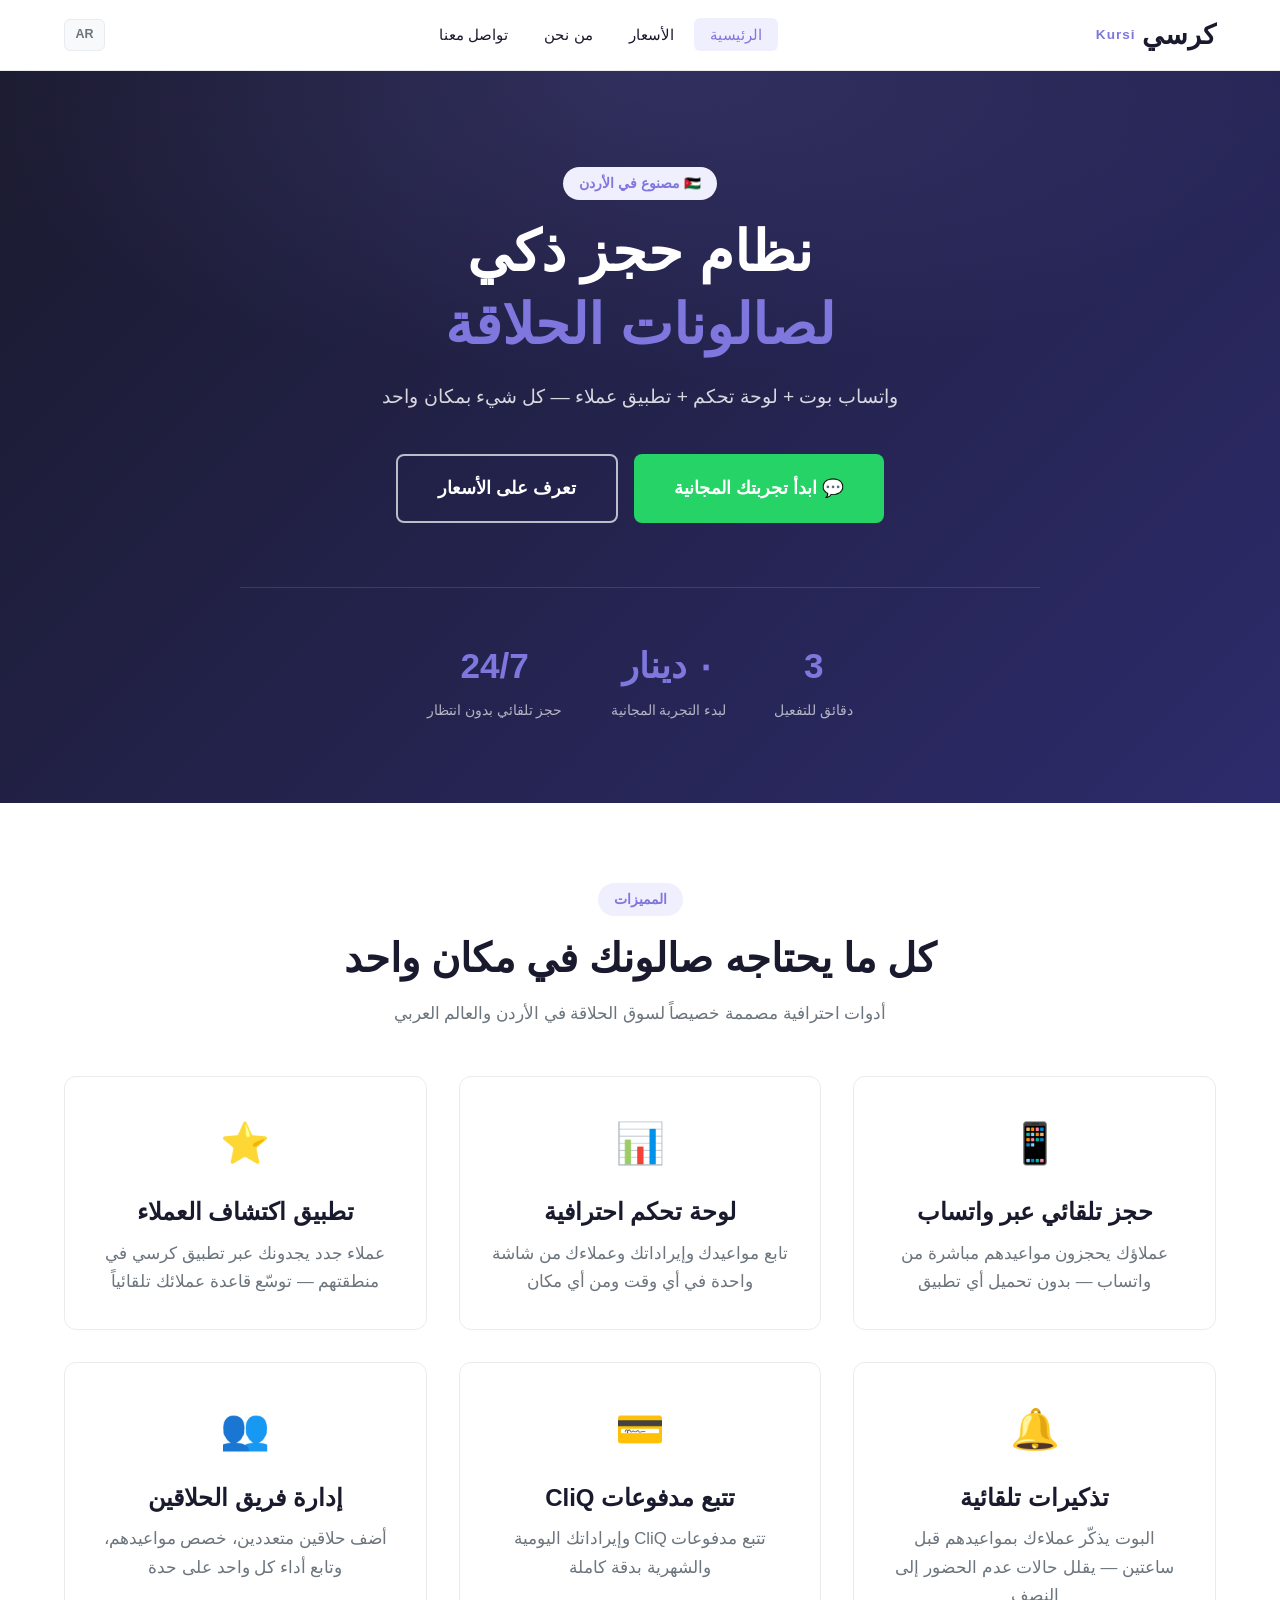
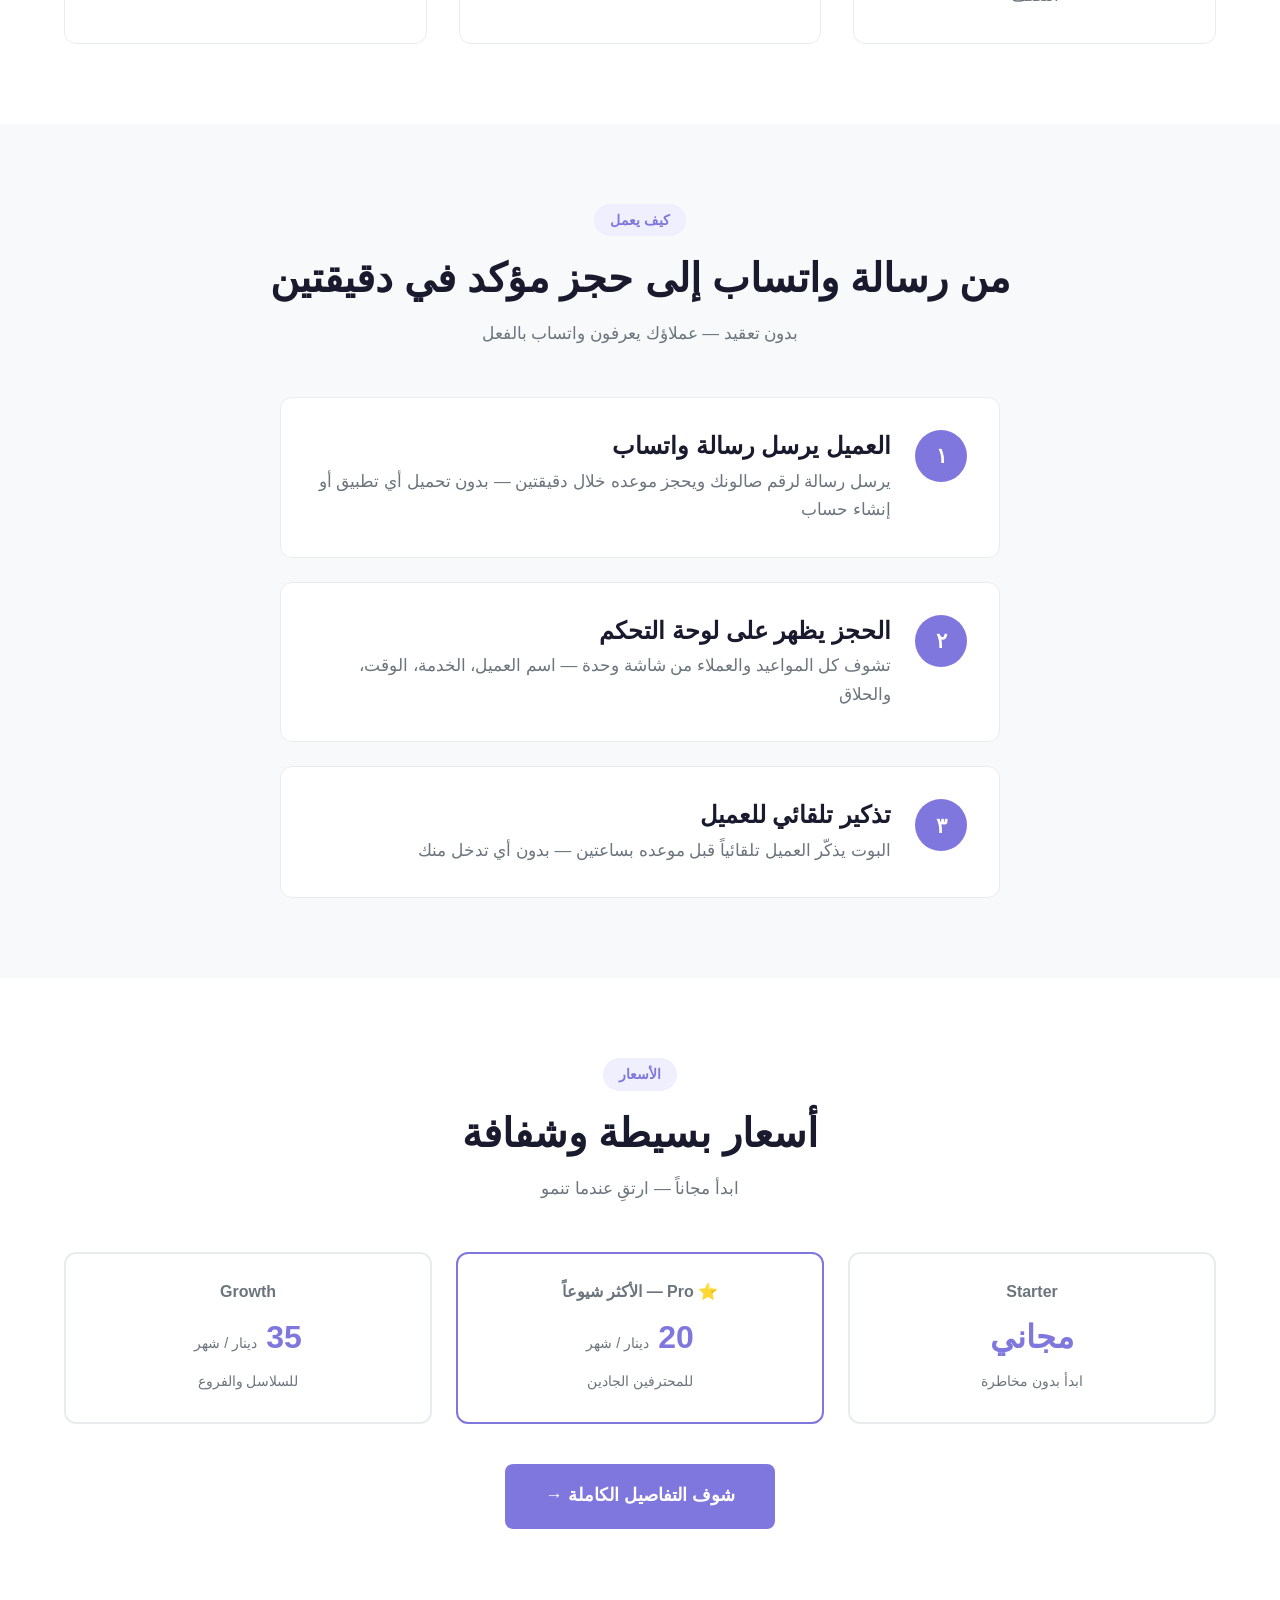
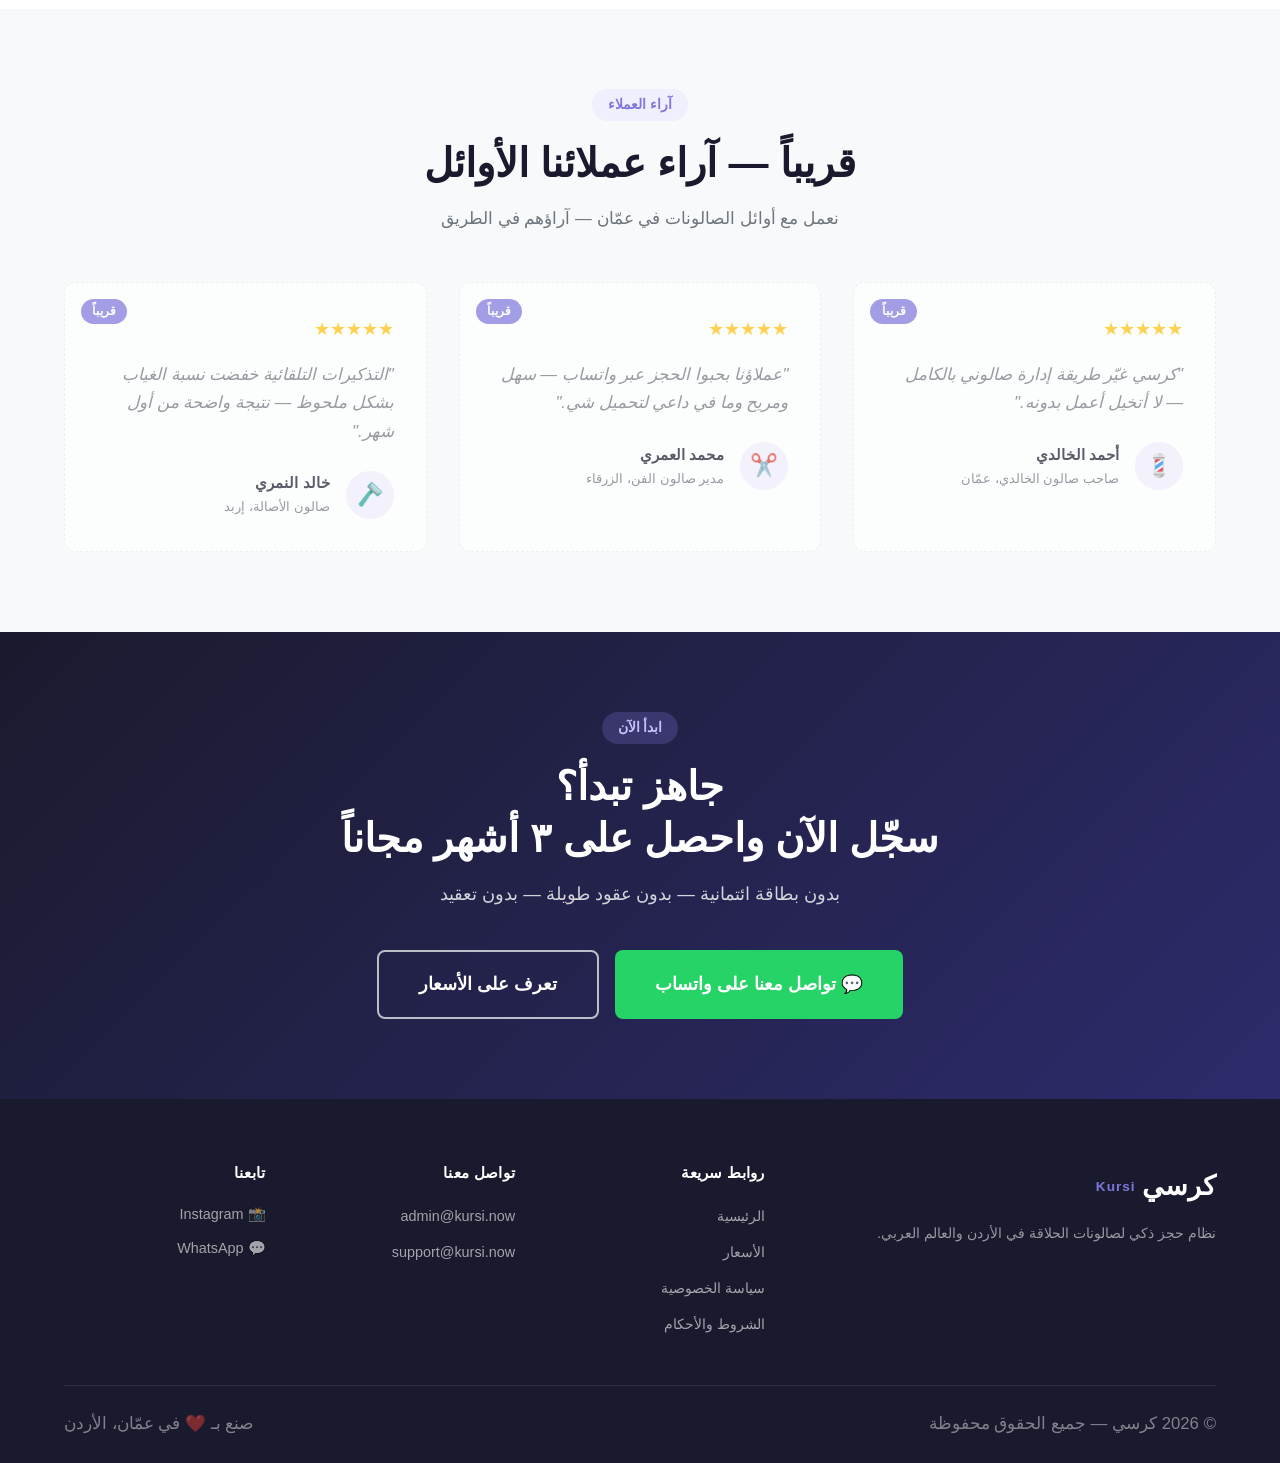
==== index.html @ 57ab5877 "Initial commit: complete Kursi marketing website 6-page Arabic RTL site with shared design system, b" ====
<!DOCTYPE html>
<html dir="rtl" lang="ar">
<head>
  <meta charset="UTF-8">
  <meta name="viewport" content="width=device-width, initial-scale=1.0">
  <title>كرسي — نظام حجز ذكي لصالونات الحلاقة</title>
  <meta name="description" content="واتساب بوت + لوحة تحكم + تطبيق عملاء — كل شيء بمكان واحد. كرسي يساعد صالونات الحلاقة في الأردن على إدارة مواعيدها باحتراف.">
  <link rel="stylesheet" href="css/style.css">
</head>
<body>

  <!-- ===== HEADER ===== -->
  <header class="header" id="header">
    <div class="container">
      <div class="header-inner">
        <a href="index.html" class="logo">
          <span class="logo-ar">كرسي</span>
          <span class="logo-en">Kursi</span>
        </a>
        <nav class="nav" id="nav" aria-label="القائمة الرئيسية">
          <ul class="nav-list">
            <li><a href="index.html"   class="nav-link">الرئيسية</a></li>
            <li><a href="pricing.html" class="nav-link">الأسعار</a></li>
            <li><a href="about.html"   class="nav-link">من نحن</a></li>
            <li><a href="contact.html" class="nav-link">تواصل معنا</a></li>
          </ul>
        </nav>
        <div class="header-actions">
          <span class="lang-badge">AR</span>
          <button class="hamburger" id="hamburger" aria-label="فتح القائمة" aria-expanded="false">
            <span></span><span></span><span></span>
          </button>
        </div>
      </div>
    </div>
  </header>

  <main>

    <!-- ===== HERO ===== -->
    <section class="hero">
      <div class="container">
        <div class="hero-content">
          <span class="badge">🇯🇴 مصنوع في الأردن</span>
          <h1>نظام حجز ذكي<br><span>لصالونات الحلاقة</span></h1>
          <p class="hero-sub">واتساب بوت + لوحة تحكم + تطبيق عملاء — كل شيء بمكان واحد</p>
          <div class="hero-ctas">
            <a href="https://wa.me/962795070844" class="btn btn-cta btn-lg" target="_blank" rel="noopener">
              💬 ابدأ تجربتك المجانية
            </a>
            <a href="pricing.html" class="btn btn-ghost btn-lg">
              تعرف على الأسعار
            </a>
          </div>
          <div class="hero-stats">
            <div class="hero-stat">
              <span class="hero-stat-num">3</span>
              <span class="hero-stat-label">دقائق للتفعيل</span>
            </div>
            <div class="hero-stat">
              <span class="hero-stat-num">٠ دينار</span>
              <span class="hero-stat-label">لبدء التجربة المجانية</span>
            </div>
            <div class="hero-stat">
              <span class="hero-stat-num">24/7</span>
              <span class="hero-stat-label">حجز تلقائي بدون انتظار</span>
            </div>
          </div>
        </div>
      </div>
    </section>

    <!-- ===== FEATURES ===== -->
    <section class="section">
      <div class="container">
        <div class="section-header">
          <span class="badge">المميزات</span>
          <h2>كل ما يحتاجه صالونك في مكان واحد</h2>
          <p>أدوات احترافية مصممة خصيصاً لسوق الحلاقة في الأردن والعالم العربي</p>
        </div>
        <div class="grid-3">
          <div class="feature-card">
            <span class="feature-icon">📱</span>
            <h3>حجز تلقائي عبر واتساب</h3>
            <p>عملاؤك يحجزون مواعيدهم مباشرة من واتساب — بدون تحميل أي تطبيق</p>
          </div>
          <div class="feature-card">
            <span class="feature-icon">📊</span>
            <h3>لوحة تحكم احترافية</h3>
            <p>تابع مواعيدك وإيراداتك وعملاءك من شاشة واحدة في أي وقت ومن أي مكان</p>
          </div>
          <div class="feature-card">
            <span class="feature-icon">⭐</span>
            <h3>تطبيق اكتشاف العملاء</h3>
            <p>عملاء جدد يجدونك عبر تطبيق كرسي في منطقتهم — توسّع قاعدة عملائك تلقائياً</p>
          </div>
          <div class="feature-card">
            <span class="feature-icon">🔔</span>
            <h3>تذكيرات تلقائية</h3>
            <p>البوت يذكّر عملاءك بمواعيدهم قبل ساعتين — يقلل حالات عدم الحضور إلى النصف</p>
          </div>
          <div class="feature-card">
            <span class="feature-icon">💳</span>
            <h3>تتبع مدفوعات CliQ</h3>
            <p>تتبع مدفوعات CliQ وإيراداتك اليومية والشهرية بدقة كاملة</p>
          </div>
          <div class="feature-card">
            <span class="feature-icon">👥</span>
            <h3>إدارة فريق الحلاقين</h3>
            <p>أضف حلاقين متعددين، خصص مواعيدهم، وتابع أداء كل واحد على حدة</p>
          </div>
        </div>
      </div>
    </section>

    <!-- ===== HOW IT WORKS ===== -->
    <section class="section section-alt">
      <div class="container">
        <div class="section-header">
          <span class="badge">كيف يعمل</span>
          <h2>من رسالة واتساب إلى حجز مؤكد في دقيقتين</h2>
          <p>بدون تعقيد — عملاؤك يعرفون واتساب بالفعل</p>
        </div>
        <div class="steps">
          <div class="step">
            <div class="step-num">١</div>
            <div class="step-content">
              <h3>العميل يرسل رسالة واتساب</h3>
              <p>يرسل رسالة لرقم صالونك ويحجز موعده خلال دقيقتين — بدون تحميل أي تطبيق أو إنشاء حساب</p>
            </div>
          </div>
          <div class="step">
            <div class="step-num">٢</div>
            <div class="step-content">
              <h3>الحجز يظهر على لوحة التحكم</h3>
              <p>تشوف كل المواعيد والعملاء من شاشة وحدة — اسم العميل، الخدمة، الوقت، والحلاق</p>
            </div>
          </div>
          <div class="step">
            <div class="step-num">٣</div>
            <div class="step-content">
              <h3>تذكير تلقائي للعميل</h3>
              <p>البوت يذكّر العميل تلقائياً قبل موعده بساعتين — بدون أي تدخل منك</p>
            </div>
          </div>
        </div>
      </div>
    </section>

    <!-- ===== PRICING PREVIEW ===== -->
    <section class="section">
      <div class="container">
        <div class="section-header">
          <span class="badge">الأسعار</span>
          <h2>أسعار بسيطة وشفافة</h2>
          <p>ابدأ مجاناً — ارتقِ عندما تنمو</p>
        </div>
        <div class="pricing-preview">
          <div class="pricing-preview-card">
            <h4>Starter</h4>
            <div class="pricing-preview-price">مجاني</div>
            <p>ابدأ بدون مخاطرة</p>
          </div>
          <div class="pricing-preview-card featured">
            <h4>⭐ Pro — الأكثر شيوعاً</h4>
            <div class="pricing-preview-price">20 <span>دينار / شهر</span></div>
            <p>للمحترفين الجادين</p>
          </div>
          <div class="pricing-preview-card">
            <h4>Growth</h4>
            <div class="pricing-preview-price">35 <span>دينار / شهر</span></div>
            <p>للسلاسل والفروع</p>
          </div>
        </div>
        <div class="text-center">
          <a href="pricing.html" class="btn btn-primary btn-lg">شوف التفاصيل الكاملة →</a>
        </div>
      </div>
    </section>

    <!-- ===== TESTIMONIALS ===== -->
    <section class="section section-alt">
      <div class="container">
        <div class="section-header">
          <span class="badge">آراء العملاء</span>
          <h2>قريباً — آراء عملائنا الأوائل</h2>
          <p>نعمل مع أوائل الصالونات في عمّان — آراؤهم في الطريق</p>
        </div>
        <div class="grid-3">
          <div class="testimonial-card coming-soon">
            <span class="coming-soon-label">قريباً</span>
            <div class="testimonial-stars">★★★★★</div>
            <p class="testimonial-text">"كرسي غيّر طريقة إدارة صالوني بالكامل — لا أتخيل أعمل بدونه."</p>
            <div class="testimonial-author">
              <div class="testimonial-avatar">💈</div>
              <div>
                <div class="testimonial-name">أحمد الخالدي</div>
                <div class="testimonial-role">صاحب صالون الخالدي، عمّان</div>
              </div>
            </div>
          </div>
          <div class="testimonial-card coming-soon">
            <span class="coming-soon-label">قريباً</span>
            <div class="testimonial-stars">★★★★★</div>
            <p class="testimonial-text">"عملاؤنا بحبوا الحجز عبر واتساب — سهل ومريح وما في داعي لتحميل شي."</p>
            <div class="testimonial-author">
              <div class="testimonial-avatar">✂️</div>
              <div>
                <div class="testimonial-name">محمد العمري</div>
                <div class="testimonial-role">مدير صالون الفن، الزرقاء</div>
              </div>
            </div>
          </div>
          <div class="testimonial-card coming-soon">
            <span class="coming-soon-label">قريباً</span>
            <div class="testimonial-stars">★★★★★</div>
            <p class="testimonial-text">"التذكيرات التلقائية خفضت نسبة الغياب بشكل ملحوظ — نتيجة واضحة من أول شهر."</p>
            <div class="testimonial-author">
              <div class="testimonial-avatar">🪒</div>
              <div>
                <div class="testimonial-name">خالد النمري</div>
                <div class="testimonial-role">صالون الأصالة، إربد</div>
              </div>
            </div>
          </div>
        </div>
      </div>
    </section>

    <!-- ===== FINAL CTA ===== -->
    <section class="cta-section">
      <div class="container">
        <span class="badge">ابدأ الآن</span>
        <h2>جاهز تبدأ؟<br>سجّل الآن واحصل على ٣ أشهر مجاناً</h2>
        <p>بدون بطاقة ائتمانية — بدون عقود طويلة — بدون تعقيد</p>
        <div class="cta-btns">
          <a href="https://wa.me/962795070844" class="btn btn-cta btn-lg" target="_blank" rel="noopener">
            💬 تواصل معنا على واتساب
          </a>
          <a href="pricing.html" class="btn btn-ghost btn-lg">
            تعرف على الأسعار
          </a>
        </div>
      </div>
    </section>

  </main>

  <!-- ===== FOOTER ===== -->
  <footer class="footer">
    <div class="container">
      <div class="footer-grid">
        <div class="footer-brand">
          <a href="index.html" class="logo footer-logo">
            <span class="logo-ar">كرسي</span>
            <span class="logo-en">Kursi</span>
          </a>
          <p>نظام حجز ذكي لصالونات الحلاقة في الأردن والعالم العربي.</p>
        </div>
        <div>
          <h4>روابط سريعة</h4>
          <ul>
            <li><a href="index.html">الرئيسية</a></li>
            <li><a href="pricing.html">الأسعار</a></li>
            <li><a href="privacy.html">سياسة الخصوصية</a></li>
            <li><a href="terms.html">الشروط والأحكام</a></li>
          </ul>
        </div>
        <div>
          <h4>تواصل معنا</h4>
          <ul>
            <li><a href="mailto:admin@kursi.now">admin@kursi.now</a></li>
            <li><a href="mailto:support@kursi.now">support@kursi.now</a></li>
          </ul>
        </div>
        <div>
          <h4>تابعنا</h4>
          <div class="social-links">
            <a href="#" class="social-link">📸 Instagram</a>
            <a href="https://wa.me/962795070844" class="social-link social-wa" target="_blank" rel="noopener">💬 WhatsApp</a>
          </div>
        </div>
      </div>
      <div class="footer-bottom">
        <p>© 2026 كرسي — جميع الحقوق محفوظة</p>
        <p>صنع بـ ❤️ في عمّان، الأردن</p>
      </div>
    </div>
  </footer>

  <script src="js/main.js"></script>
</body>
</html>
---- css/style.css ----
/* ============================================
   KURSI — SHARED STYLESHEET
   ============================================ */

/* === CSS VARIABLES === */
:root {
  --primary:      #1a1a2e;
  --accent:       #7f77dd;
  --accent-dark:  #6b64c8;
  --accent-light: #f0effe;
  --cta:          #25D366;
  --cta-dark:     #1ea855;
  --bg:           #ffffff;
  --text:         #1a1a2e;
  --text-muted:   #6c757d;
  --gray-light:   #f8f9fa;
  --border:       #e9ecef;
  --radius-card:  12px;
  --radius-btn:   8px;
  --max-width:    1200px;
  --font:         -apple-system, BlinkMacSystemFont, 'Segoe UI', Tahoma, Arial, sans-serif;
  --shadow-sm:    0 2px 8px rgba(0,0,0,0.06);
  --shadow:       0 4px 20px rgba(0,0,0,0.08);
  --shadow-lg:    0 8px 40px rgba(0,0,0,0.14);
  --transition:   all 0.3s ease;
}

/* === RESET === */
*, *::before, *::after { box-sizing: border-box; margin: 0; padding: 0; }
html { scroll-behavior: smooth; }
body {
  font-family: var(--font);
  color: var(--text);
  background: var(--bg);
  line-height: 1.7;
  direction: rtl;
}
img  { max-width: 100%; height: auto; display: block; }
a    { color: inherit; text-decoration: none; }
ul   { list-style: none; }
button { cursor: pointer; border: none; background: none; font-family: inherit; }

/* === TYPOGRAPHY === */
h1, h2, h3, h4, h5 { line-height: 1.3; font-weight: 700; }
h1 { font-size: clamp(2rem, 5vw, 3.5rem); }
h2 { font-size: clamp(1.6rem, 4vw, 2.5rem); }
h3 { font-size: clamp(1.2rem, 3vw, 1.5rem); }
p  { font-size: 1.05rem; }

/* === LAYOUT === */
.container {
  max-width: var(--max-width);
  margin: 0 auto;
  padding: 0 1.5rem;
}
.section     { padding: 5rem 0; }
.section-alt { background: var(--gray-light); }

.section-header { text-align: center; margin-bottom: 3rem; }
.section-header h2 { margin-bottom: 1rem; }
.section-header p  { color: var(--text-muted); max-width: 600px; margin: 0 auto; }

.grid-3 { display: grid; grid-template-columns: repeat(3,1fr); gap: 2rem; }
.grid-2 { display: grid; grid-template-columns: repeat(2,1fr); gap: 2rem; }

/* === BUTTONS === */
.btn {
  display: inline-flex;
  align-items: center;
  justify-content: center;
  gap: 0.5rem;
  padding: 0.85rem 2rem;
  border-radius: var(--radius-btn);
  font-size: 1rem;
  font-weight: 600;
  font-family: var(--font);
  transition: var(--transition);
  white-space: nowrap;
}
.btn-primary { background: var(--accent); color: #fff; }
.btn-primary:hover { background: var(--accent-dark); transform: translateY(-2px); box-shadow: var(--shadow); }
.btn-cta     { background: var(--cta); color: #fff; }
.btn-cta:hover { background: var(--cta-dark); transform: translateY(-2px); box-shadow: var(--shadow); }
.btn-outline { border: 2px solid var(--accent); color: var(--accent); }
.btn-outline:hover { background: var(--accent); color: #fff; }
.btn-ghost   { border: 2px solid rgba(255,255,255,0.7); color: #fff; }
.btn-ghost:hover { background: #fff; color: var(--primary); }
.btn-lg      { padding: 1.1rem 2.5rem; font-size: 1.1rem; }

/* === BADGE === */
.badge {
  display: inline-block;
  background: var(--accent-light);
  color: var(--accent);
  padding: 0.3rem 1rem;
  border-radius: 50px;
  font-size: 0.85rem;
  font-weight: 600;
  margin-bottom: 1rem;
}

/* ============================================
   HEADER / NAVIGATION
   ============================================ */
.header {
  position: sticky;
  top: 0;
  z-index: 1000;
  background: var(--bg);
  border-bottom: 1px solid var(--border);
  transition: var(--transition);
}
.header.scrolled { box-shadow: var(--shadow); }

.header-inner {
  display: flex;
  align-items: center;
  justify-content: space-between;
  height: 70px;
  gap: 2rem;
  position: relative;
}

/* Logo */
.logo {
  display: inline-flex;
  align-items: center;
  gap: 0.4rem;
  flex-shrink: 0;
}
.logo-ar { font-size: 1.7rem; font-weight: 800; color: var(--primary); }
.logo-en { font-size: 0.85rem; color: var(--accent); font-weight: 700; letter-spacing: 1px; direction: ltr; }

/* Nav */
.nav { display: flex; }
.nav-list {
  display: flex;
  align-items: center;
  gap: 0.25rem;
}
.nav-link {
  padding: 0.5rem 1rem;
  border-radius: 6px;
  color: var(--text);
  font-weight: 500;
  transition: var(--transition);
  font-size: 0.95rem;
}
.nav-link:hover,
.nav-link.active { background: var(--accent-light); color: var(--accent); }

/* Header Actions */
.header-actions { display: flex; align-items: center; gap: 0.75rem; flex-shrink: 0; }
.lang-badge {
  background: var(--gray-light);
  border: 1px solid var(--border);
  border-radius: 6px;
  padding: 0.25rem 0.65rem;
  font-size: 0.78rem;
  font-weight: 700;
  color: var(--text-muted);
  direction: ltr;
}

/* Hamburger */
.hamburger {
  display: none;
  flex-direction: column;
  justify-content: center;
  gap: 5px;
  width: 40px;
  height: 40px;
  padding: 8px;
  border-radius: 6px;
  transition: var(--transition);
}
.hamburger:hover { background: var(--gray-light); }
.hamburger span {
  display: block;
  width: 100%;
  height: 2px;
  background: var(--text);
  border-radius: 2px;
  transition: var(--transition);
}
.hamburger.open span:nth-child(1) { transform: rotate(45deg) translate(5px, 5px); }
.hamburger.open span:nth-child(2) { opacity: 0; transform: scaleX(0); }
.hamburger.open span:nth-child(3) { transform: rotate(-45deg) translate(5px, -5px); }

/* ============================================
   HERO SECTION
   ============================================ */
.hero {
  padding: 6rem 0 5rem;
  background: linear-gradient(135deg, var(--primary) 0%, #2d2b6b 100%);
  color: #fff;
  text-align: center;
  position: relative;
  overflow: hidden;
}
.hero::before {
  content: '';
  position: absolute;
  inset: 0;
  background: radial-gradient(ellipse 80% 60% at 50% 0%, rgba(127,119,221,0.18) 0%, transparent 70%);
  pointer-events: none;
}
.hero-content { position: relative; max-width: 800px; margin: 0 auto; }
.hero h1 { color: #fff; margin-bottom: 1.25rem; }
.hero h1 span { color: var(--accent); }
.hero-sub {
  font-size: clamp(1rem, 2.5vw, 1.2rem);
  color: rgba(255,255,255,0.82);
  margin-bottom: 2.5rem;
  max-width: 620px;
  margin-left: auto;
  margin-right: auto;
}
.hero-ctas {
  display: flex;
  gap: 1rem;
  justify-content: center;
  flex-wrap: wrap;
}
.hero-stats {
  display: flex;
  justify-content: center;
  gap: 3rem;
  margin-top: 4rem;
  padding-top: 3rem;
  border-top: 1px solid rgba(255,255,255,0.12);
  flex-wrap: wrap;
}
.hero-stat { text-align: center; }
.hero-stat-num   { display: block; font-size: 2.2rem; font-weight: 800; color: var(--accent); }
.hero-stat-label { display: block; font-size: 0.88rem; color: rgba(255,255,255,0.65); margin-top: 0.2rem; }

/* ============================================
   FEATURES / CARDS
   ============================================ */
.feature-card {
  background: var(--bg);
  border: 1px solid var(--border);
  border-radius: var(--radius-card);
  padding: 2rem;
  transition: var(--transition);
  text-align: center;
}
.feature-card:hover {
  border-color: var(--accent);
  box-shadow: var(--shadow-lg);
  transform: translateY(-4px);
}
.feature-icon { font-size: 2.5rem; margin-bottom: 1.2rem; display: block; }
.feature-card h3 { margin-bottom: 0.75rem; }
.feature-card p  { color: var(--text-muted); }

/* ============================================
   HOW IT WORKS
   ============================================ */
.steps { display: flex; flex-direction: column; gap: 1.5rem; max-width: 720px; margin: 0 auto; }
.step {
  display: flex;
  align-items: flex-start;
  gap: 1.5rem;
  background: var(--bg);
  border: 1px solid var(--border);
  border-radius: var(--radius-card);
  padding: 2rem;
  transition: var(--transition);
}
.step:hover { border-color: var(--accent); box-shadow: var(--shadow); }
.step-num {
  width: 52px;
  height: 52px;
  min-width: 52px;
  background: var(--accent);
  color: #fff;
  border-radius: 50%;
  display: flex;
  align-items: center;
  justify-content: center;
  font-size: 1.3rem;
  font-weight: 800;
}
.step-content h3 { margin-bottom: 0.4rem; }
.step-content p  { color: var(--text-muted); margin: 0; }

/* ============================================
   PRICING
   ============================================ */
.pricing-grid {
  display: grid;
  grid-template-columns: repeat(3,1fr);
  gap: 2rem;
  align-items: start;
}
.pricing-card {
  background: var(--bg);
  border: 2px solid var(--border);
  border-radius: var(--radius-card);
  padding: 2rem;
  transition: var(--transition);
  position: relative;
}
.pricing-card:hover { box-shadow: var(--shadow-lg); }
.pricing-card.featured { border-color: var(--accent); box-shadow: var(--shadow); }
.pricing-badge {
  position: absolute;
  top: -14px;
  right: 50%;
  transform: translateX(50%);
  background: var(--accent);
  color: #fff;
  padding: 0.3rem 1.2rem;
  border-radius: 50px;
  font-size: 0.8rem;
  font-weight: 700;
  white-space: nowrap;
}
.pricing-card h3 { font-size: 1.3rem; margin-bottom: 0.3rem; }
.pricing-name-ar { font-size: 0.95rem; color: var(--text-muted); margin-bottom: 1.5rem; }
.pricing-price { font-size: 2.5rem; font-weight: 800; color: var(--primary); line-height: 1; }
.pricing-price span { font-size: 1rem; font-weight: 400; color: var(--text-muted); }
.pricing-period { font-size: 0.88rem; color: var(--text-muted); margin: 0.4rem 0 1.75rem; }
.pricing-features { margin-bottom: 2rem; }
.pricing-features li {
  display: flex;
  align-items: flex-start;
  gap: 0.75rem;
  padding: 0.55rem 0;
  border-bottom: 1px solid var(--border);
  font-size: 0.95rem;
  line-height: 1.5;
}
.pricing-features li:last-child { border-bottom: none; }
.check { color: var(--cta); font-weight: 700; flex-shrink: 0; }
.cross { color: #dc3545; font-weight: 700; flex-shrink: 0; }
.pricing-cta { width: 100%; display: block; text-align: center; }

/* Pricing preview (homepage) */
.pricing-preview {
  display: grid;
  grid-template-columns: repeat(3,1fr);
  gap: 1.5rem;
  margin-bottom: 2.5rem;
}
.pricing-preview-card {
  background: var(--bg);
  border: 2px solid var(--border);
  border-radius: var(--radius-card);
  padding: 1.75rem 1.5rem;
  text-align: center;
  transition: var(--transition);
}
.pricing-preview-card:hover { box-shadow: var(--shadow); transform: translateY(-3px); }
.pricing-preview-card.featured { border-color: var(--accent); }
.pricing-preview-card h4 { font-size: 1rem; margin-bottom: 0.5rem; color: var(--text-muted); }
.pricing-preview-price { font-size: 2rem; font-weight: 800; color: var(--accent); margin-bottom: 0.3rem; }
.pricing-preview-price span { font-size: 0.9rem; font-weight: 400; color: var(--text-muted); }
.pricing-preview-card p { font-size: 0.88rem; color: var(--text-muted); margin: 0; }

/* Annual callout */
.annual-callout {
  background: var(--accent-light);
  border: 2px solid rgba(127,119,221,0.3);
  border-radius: var(--radius-card);
  padding: 1.25rem 2rem;
  text-align: center;
  margin-bottom: 2.5rem;
  font-size: 1rem;
}
.annual-callout strong { color: var(--accent); }

/* ============================================
   TESTIMONIALS
   ============================================ */
.testimonial-card {
  background: var(--bg);
  border: 1px solid var(--border);
  border-radius: var(--radius-card);
  padding: 2rem;
  transition: var(--transition);
  position: relative;
}
.testimonial-card:hover { box-shadow: var(--shadow); }
.testimonial-card.coming-soon {
  border-style: dashed;
  opacity: 0.7;
}
.coming-soon-label {
  position: absolute;
  top: 1rem;
  left: 1rem;
  background: var(--accent);
  color: #fff;
  padding: 0.15rem 0.7rem;
  border-radius: 50px;
  font-size: 0.75rem;
  font-weight: 700;
}
.testimonial-stars { color: #ffc107; font-size: 1.1rem; margin-bottom: 1rem; }
.testimonial-text  { color: var(--text-muted); margin-bottom: 1.5rem; font-style: italic; }
.testimonial-author { display: flex; align-items: center; gap: 1rem; }
.testimonial-avatar {
  width: 48px;
  height: 48px;
  border-radius: 50%;
  background: var(--accent-light);
  display: flex;
  align-items: center;
  justify-content: center;
  font-size: 1.4rem;
  flex-shrink: 0;
}
.testimonial-name { font-weight: 700; font-size: 0.95rem; }
.testimonial-role { font-size: 0.82rem; color: var(--text-muted); }

/* ============================================
   CTA SECTION
   ============================================ */
.cta-section {
  background: linear-gradient(135deg, var(--primary) 0%, #2d2b6b 100%);
  color: #fff;
  text-align: center;
  padding: 5rem 0;
}
.cta-section h2 { color: #fff; margin-bottom: 1rem; }
.cta-section p  { color: rgba(255,255,255,0.8); margin-bottom: 2.5rem; font-size: 1.1rem; }
.cta-section .badge { background: rgba(127,119,221,0.25); color: #c4bffe; }
.cta-btns { display: flex; gap: 1rem; justify-content: center; flex-wrap: wrap; }

/* ============================================
   PAGE HERO (non-homepage)
   ============================================ */
.page-hero {
  background: var(--gray-light);
  padding: 4rem 0;
  text-align: center;
  border-bottom: 1px solid var(--border);
}
.page-hero h1 { margin-bottom: 0.75rem; }
.page-hero p  { color: var(--text-muted); font-size: 1.1rem; max-width: 600px; margin: 0 auto; }

/* ============================================
   ABOUT PAGE
   ============================================ */
.about-hero {
  background: linear-gradient(135deg, var(--primary) 0%, #2d2b6b 100%);
  color: #fff;
  padding: 5rem 0;
  text-align: center;
}
.about-hero h1 { color: #fff; margin-bottom: 1rem; }
.about-hero p  { color: rgba(255,255,255,0.82); max-width: 640px; margin: 0 auto; font-size: 1.1rem; }

.value-card {
  background: var(--bg);
  border: 1px solid var(--border);
  border-radius: var(--radius-card);
  padding: 2rem;
  text-align: center;
  transition: var(--transition);
}
.value-card:hover { border-color: var(--accent); box-shadow: var(--shadow); transform: translateY(-3px); }
.value-icon { font-size: 2.5rem; margin-bottom: 1rem; }
.value-card h3 { color: var(--accent); margin-bottom: 0.75rem; }
.value-card p  { color: var(--text-muted); margin: 0; }

.story-block {
  max-width: 780px;
  margin: 0 auto;
  background: var(--bg);
  border: 1px solid var(--border);
  border-radius: var(--radius-card);
  padding: 2.5rem;
}
.story-block p { margin-bottom: 1rem; }
.story-block p:last-child { margin-bottom: 0; }

.mission-banner {
  background: linear-gradient(135deg, var(--accent) 0%, var(--accent-dark) 100%);
  color: #fff;
  border-radius: var(--radius-card);
  padding: 2.5rem;
  text-align: center;
  max-width: 780px;
  margin: 0 auto;
}
.mission-banner h3 { color: #fff; font-size: 1.4rem; }

.team-card {
  display: flex;
  flex-direction: column;
  align-items: center;
  max-width: 260px;
  margin: 0 auto;
  text-align: center;
}
.team-avatar {
  width: 110px;
  height: 110px;
  border-radius: 50%;
  background: var(--accent-light);
  display: flex;
  align-items: center;
  justify-content: center;
  font-size: 3rem;
  margin-bottom: 1rem;
  border: 4px solid var(--accent);
}
.team-name { font-size: 1.1rem; font-weight: 700; margin-bottom: 0.25rem; }
.team-role { color: var(--accent); font-size: 0.9rem; font-weight: 600; margin-bottom: 0.5rem; }
.team-bio  { color: var(--text-muted); font-size: 0.9rem; }

/* ============================================
   CONTACT PAGE
   ============================================ */
.contact-grid { display: grid; grid-template-columns: 1fr 1.6fr; gap: 3rem; align-items: start; }

.contact-info-card {
  background: var(--bg);
  border: 1px solid var(--border);
  border-radius: var(--radius-card);
  padding: 1.75rem;
  display: flex;
  align-items: flex-start;
  gap: 1.2rem;
  transition: var(--transition);
  margin-bottom: 1.2rem;
}
.contact-info-card:last-child { margin-bottom: 0; }
.contact-info-card:hover { border-color: var(--accent); box-shadow: var(--shadow-sm); }
.contact-icon { font-size: 1.8rem; flex-shrink: 0; line-height: 1; margin-top: 0.1rem; }
.contact-info-card h4 { margin-bottom: 0.3rem; font-size: 1rem; }
.contact-info-card p  { font-size: 0.92rem; color: var(--text-muted); margin: 0; }
.contact-info-card a  { color: var(--accent); transition: var(--transition); }
.contact-info-card a:hover { color: var(--accent-dark); text-decoration: underline; }

/* Contact Form */
.contact-form {
  background: var(--bg);
  border: 1px solid var(--border);
  border-radius: var(--radius-card);
  padding: 2.5rem;
}
.contact-form h3 { margin-bottom: 1.75rem; }
.form-group { margin-bottom: 1.5rem; }
.form-group label {
  display: block;
  margin-bottom: 0.5rem;
  font-weight: 600;
  font-size: 0.95rem;
}
.form-group input,
.form-group textarea {
  width: 100%;
  padding: 0.9rem 1rem;
  border: 1.5px solid var(--border);
  border-radius: var(--radius-btn);
  font-family: var(--font);
  font-size: 1rem;
  color: var(--text);
  background: var(--bg);
  transition: var(--transition);
  direction: rtl;
}
.form-group input:focus,
.form-group textarea:focus {
  outline: none;
  border-color: var(--accent);
  box-shadow: 0 0 0 3px rgba(127,119,221,0.1);
}
.form-group textarea { resize: vertical; min-height: 150px; }
.form-submit { width: 100%; }

/* ============================================
   LEGAL PAGES (Privacy / Terms)
   ============================================ */
.legal-hero {
  background: var(--gray-light);
  padding: 3rem 0;
  border-bottom: 1px solid var(--border);
}
.legal-hero h1 { margin-bottom: 0.5rem; }
.legal-hero .effective-date { color: var(--text-muted); font-size: 0.9rem; margin: 0; }
.legal-hero .lang-tabs { display: flex; gap: 0.5rem; margin-top: 1.25rem; justify-content: center; }
.lang-tab {
  padding: 0.4rem 1.2rem;
  border-radius: 50px;
  font-size: 0.85rem;
  font-weight: 600;
  border: 2px solid var(--accent);
  color: var(--accent);
  transition: var(--transition);
}
.lang-tab.active, .lang-tab:hover { background: var(--accent); color: #fff; }

.legal-content { max-width: 820px; margin: 0 auto; padding: 3rem 1.5rem 5rem; }
.legal-section { margin-bottom: 2.5rem; }
.legal-section h2 {
  font-size: 1.2rem;
  color: var(--accent);
  margin-bottom: 0.9rem;
  padding-bottom: 0.5rem;
  border-bottom: 2px solid var(--accent-light);
}
.legal-section p  { margin-bottom: 0.9rem; color: var(--text); line-height: 1.8; }
.legal-section p:last-child { margin-bottom: 0; }
.legal-section ul { padding-right: 1.5rem; margin-top: 0.5rem; }
.legal-section ul li { margin-bottom: 0.4rem; list-style: disc; color: var(--text); }

.lang-divider {
  border: none;
  border-top: 3px solid var(--accent);
  margin: 3.5rem 0;
  position: relative;
}
.lang-divider::after {
  content: attr(data-label);
  position: absolute;
  top: -13px;
  right: 50%;
  transform: translateX(50%);
  background: var(--bg);
  padding: 0 1rem;
  color: var(--accent);
  font-weight: 700;
  font-size: 0.85rem;
  white-space: nowrap;
}

.ltr-section { direction: ltr; text-align: left; }
.ltr-section .legal-section h2 { text-align: left; }
.ltr-section .legal-section ul  { padding-left: 1.5rem; padding-right: 0; }

/* ============================================
   FAQ
   ============================================ */
.faq-list { max-width: 720px; margin: 0 auto; }
.faq-item {
  border: 1px solid var(--border);
  border-radius: var(--radius-card);
  margin-bottom: 0.75rem;
  overflow: hidden;
}
.faq-question {
  width: 100%;
  padding: 1.2rem 1.5rem;
  display: flex;
  justify-content: space-between;
  align-items: center;
  font-size: 1rem;
  font-weight: 600;
  color: var(--text);
  text-align: right;
  transition: var(--transition);
}
.faq-question:hover  { background: var(--gray-light); }
.faq-question.open   { background: var(--accent-light); color: var(--accent); }
.faq-icon { font-size: 1.2rem; transition: transform 0.3s ease; flex-shrink: 0; margin-right: 0.5rem; }
[dir="rtl"] .faq-icon { margin-right: 0; margin-left: 0.5rem; }
.faq-question.open .faq-icon { transform: rotate(45deg); }
.faq-answer { max-height: 0; overflow: hidden; transition: max-height 0.35s ease; }
.faq-answer.open { max-height: 300px; }
.faq-answer-inner { padding: 0.75rem 1.5rem 1.5rem; color: var(--text-muted); line-height: 1.7; }

/* ============================================
   FOOTER
   ============================================ */
.footer {
  background: var(--primary);
  color: rgba(255,255,255,0.8);
  padding: 4rem 0 0;
}
.footer-grid {
  display: grid;
  grid-template-columns: 2fr 1fr 1fr 1fr;
  gap: 3rem;
  padding-bottom: 3rem;
  border-bottom: 1px solid rgba(255,255,255,0.1);
}
.footer-logo .logo-ar { color: #fff; }
.footer-logo .logo-en { color: var(--accent); }
.footer-brand p { color: rgba(255,255,255,0.55); font-size: 0.9rem; margin-top: 0.75rem; line-height: 1.6; }
.footer h4 { color: #fff; margin-bottom: 1.2rem; font-size: 0.95rem; letter-spacing: 0.02em; }
.footer ul { display: flex; flex-direction: column; gap: 0.55rem; }
.footer ul li a { color: rgba(255,255,255,0.6); font-size: 0.9rem; transition: var(--transition); }
.footer ul li a:hover { color: var(--accent); }
.social-links { display: flex; flex-direction: column; gap: 0.55rem; }
.social-link { color: rgba(255,255,255,0.6); font-size: 0.9rem; transition: var(--transition); }
.social-link:hover { color: var(--accent); }
.social-wa:hover { color: var(--cta) !important; }
.footer-bottom {
  padding: 1.5rem 0;
  display: flex;
  align-items: center;
  justify-content: space-between;
  font-size: 0.875rem;
  color: rgba(255,255,255,0.45);
  flex-wrap: wrap;
  gap: 0.5rem;
}

/* ============================================
   RESPONSIVE — TABLET (≤992px)
   ============================================ */
@media (max-width: 992px) {
  .grid-3         { grid-template-columns: 1fr 1fr; }
  .pricing-grid   { grid-template-columns: 1fr; max-width: 440px; margin: 0 auto; }
  .pricing-preview{ grid-template-columns: 1fr; max-width: 400px; margin: 0 auto 2.5rem; }
  .footer-grid    { grid-template-columns: 1fr 1fr; gap: 2.5rem; }
  .contact-grid   { grid-template-columns: 1fr; }
}

/* ============================================
   RESPONSIVE — MOBILE (≤768px)
   ============================================ */
@media (max-width: 768px) {
  .hamburger { display: flex; }

  .nav {
    display: none;
    position: absolute;
    top: 70px;
    right: 0;
    left: 0;
    background: var(--bg);
    border-top: 1px solid var(--border);
    border-bottom: 1px solid var(--border);
    box-shadow: var(--shadow);
    z-index: 999;
  }
  .nav.open { display: flex; }
  .nav-list {
    flex-direction: column;
    width: 100%;
    padding: 0.75rem;
    gap: 0.2rem;
  }
  .nav-list li { width: 100%; }
  .nav-link { display: block; padding: 0.8rem 1rem; }

  .grid-3  { grid-template-columns: 1fr; }
  .grid-2  { grid-template-columns: 1fr; }

  .hero         { padding: 4rem 0 3rem; }
  .hero-stats   { gap: 2rem; }
  .hero-ctas    { flex-direction: column; align-items: center; }
  .hero-ctas .btn { width: 100%; max-width: 320px; }

  .section { padding: 3.5rem 0; }

  .step { flex-direction: column; align-items: flex-start; }

  .pricing-grid   { max-width: 100%; }
  .pricing-badge  { font-size: 0.72rem; }

  .footer-grid   { grid-template-columns: 1fr; gap: 2rem; }
  .footer-bottom { flex-direction: column; text-align: center; }

  .cta-btns { flex-direction: column; align-items: center; }
  .cta-btns .btn { width: 100%; max-width: 320px; }
}

/* ============================================
   UTILITIES
   ============================================ */
.text-center { text-align: center; }
.text-muted  { color: var(--text-muted); }
.d-flex      { display: flex; }
.gap-1       { gap: 0.5rem; }
.mt-2        { margin-top: 1rem; }
.mt-3        { margin-top: 1.5rem; }
.mt-4        { margin-top: 2rem; }
.mb-2        { margin-bottom: 1rem; }
.mb-3        { margin-bottom: 1.5rem; }
.mb-4        { margin-bottom: 2rem; }
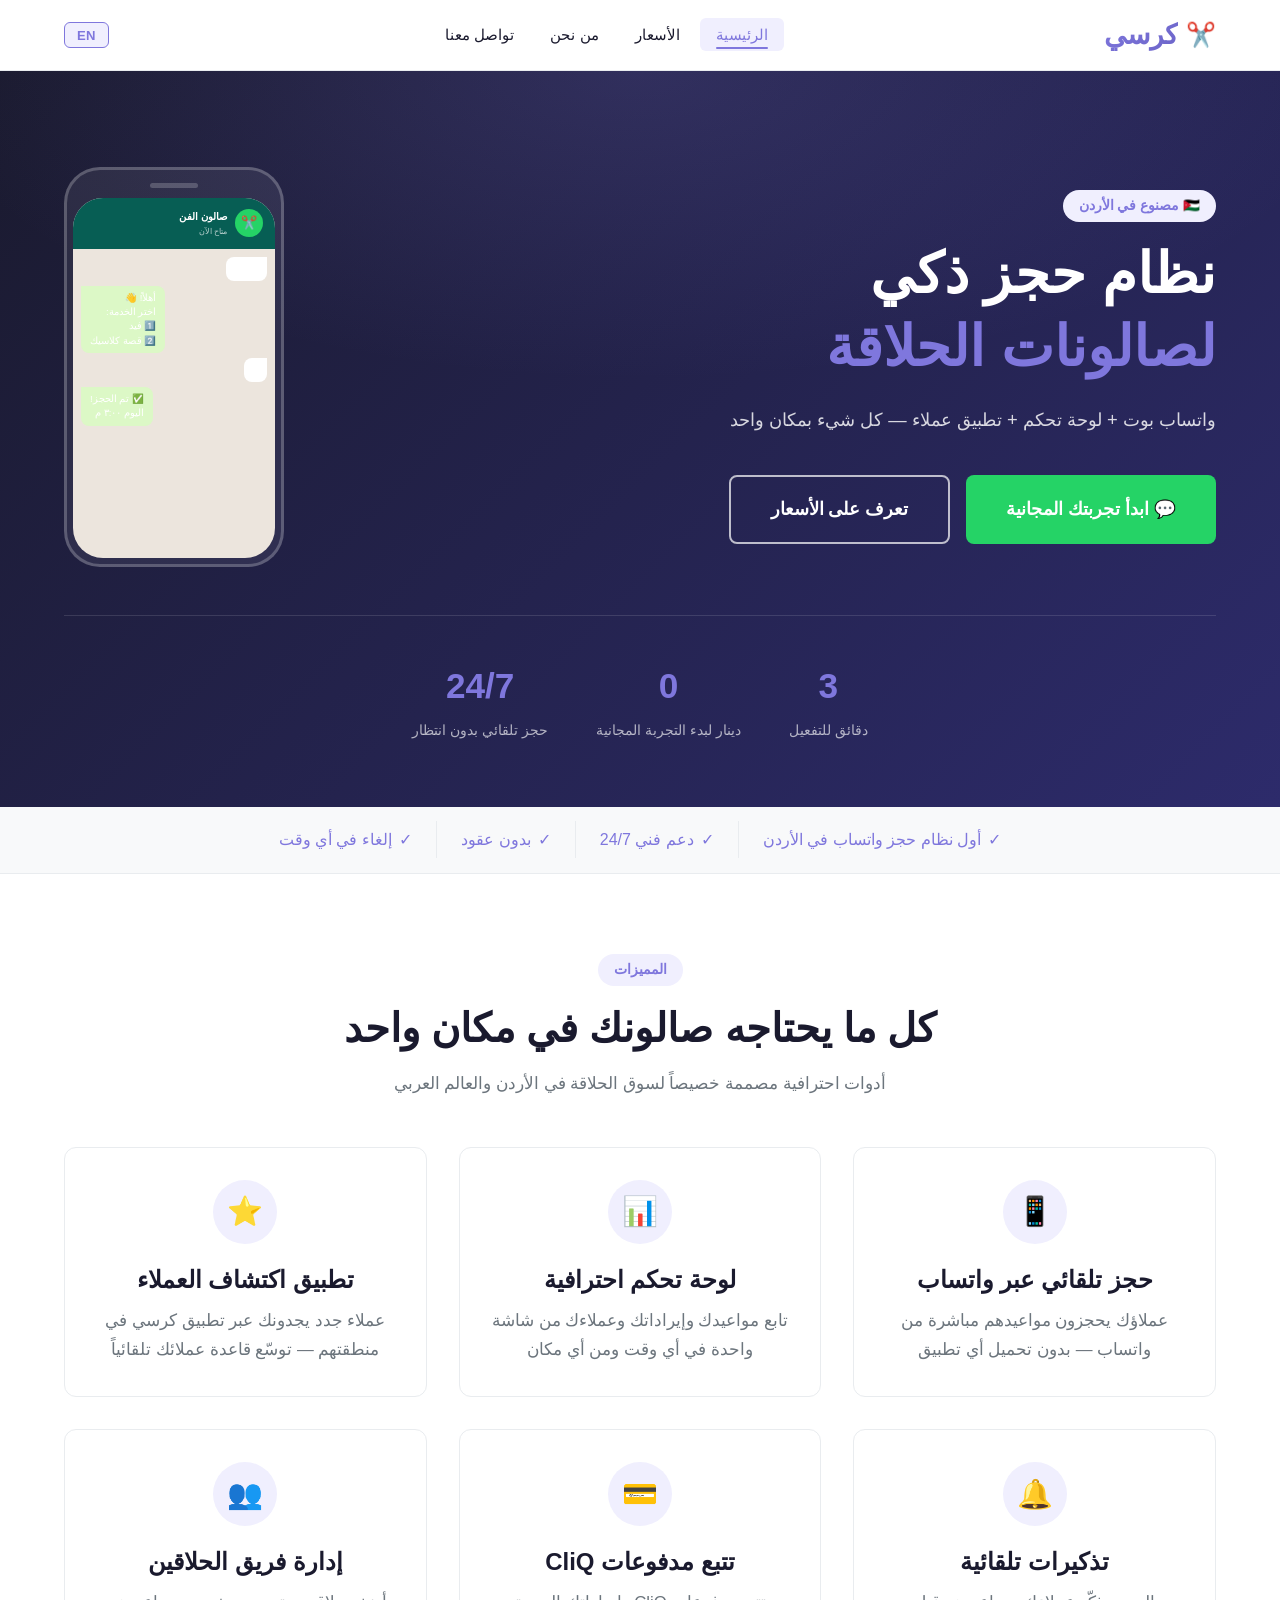
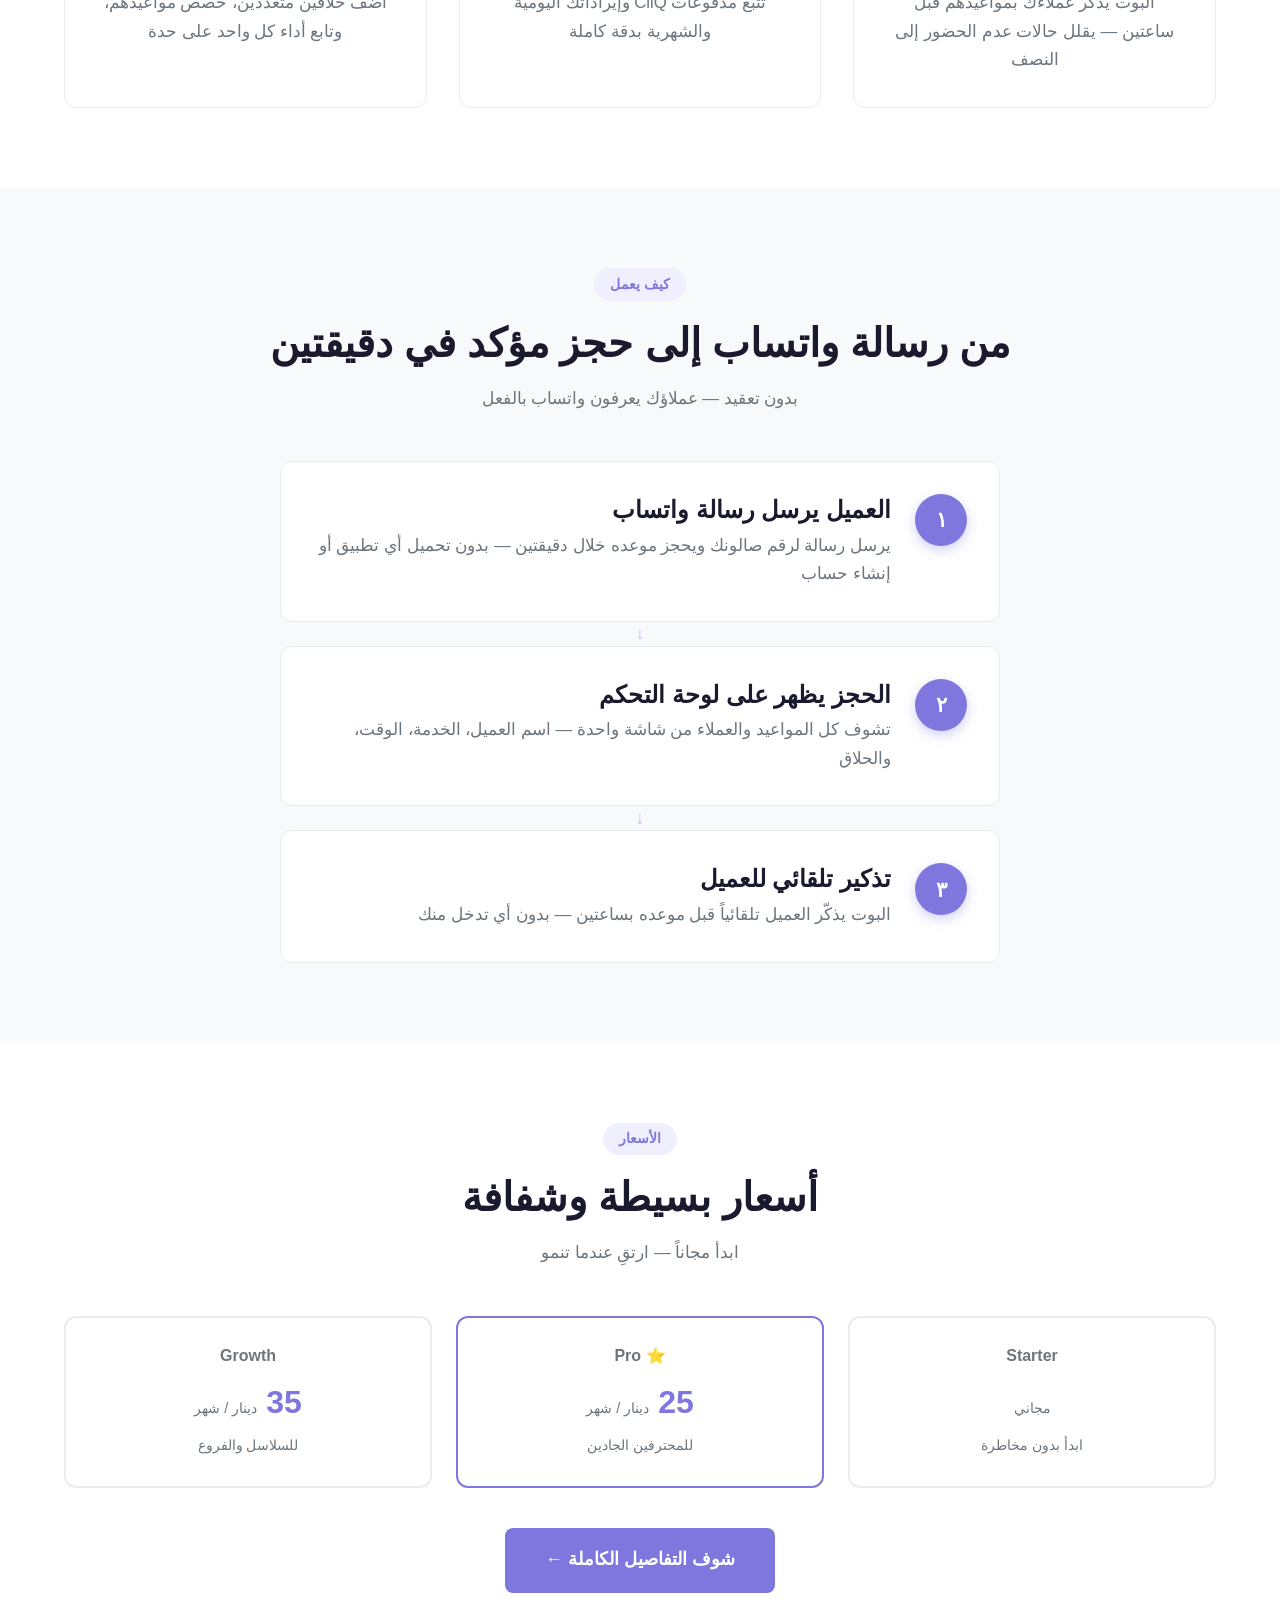
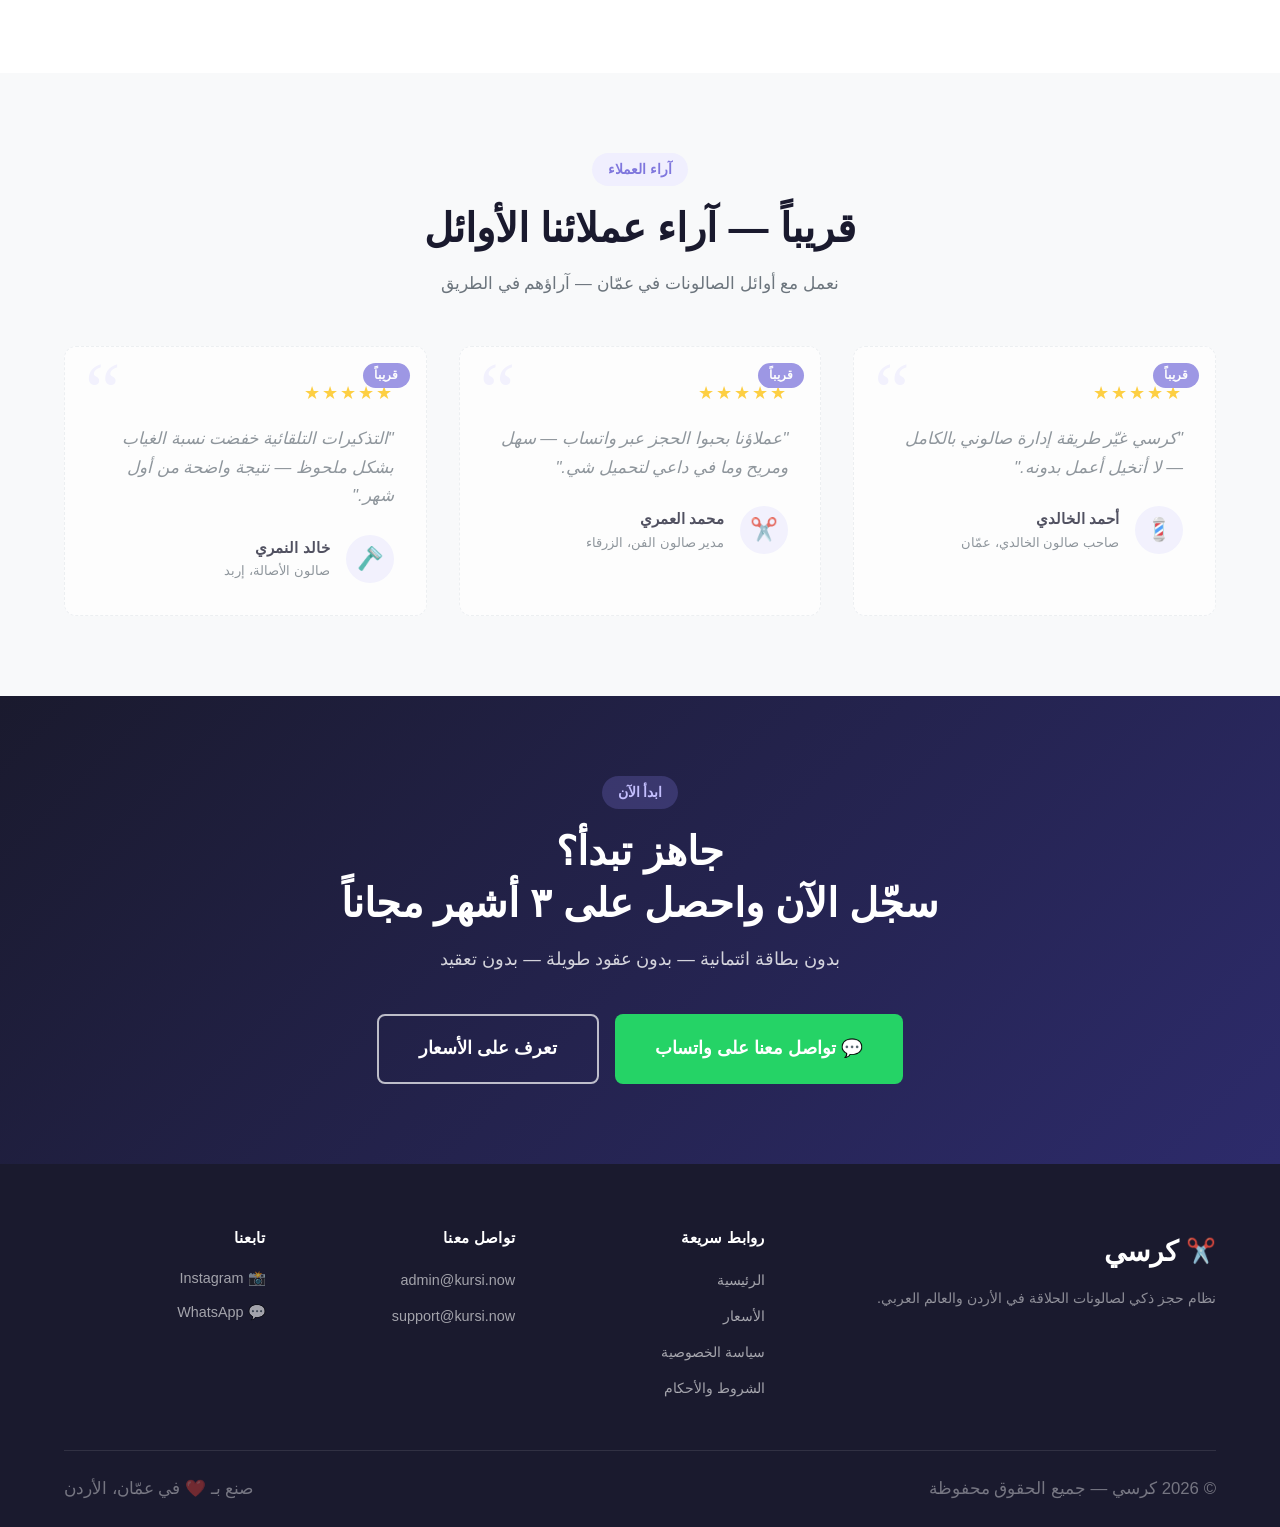
==== commit a7dc4658: "enhance UX and add translations" ====
--- a/index.html
+++ b/index.html
@@ -4,7 +4,15 @@
   <meta charset="UTF-8">
   <meta name="viewport" content="width=device-width, initial-scale=1.0">
   <title>كرسي — نظام حجز ذكي لصالونات الحلاقة</title>
-  <meta name="description" content="واتساب بوت + لوحة تحكم + تطبيق عملاء — كل شيء بمكان واحد. كرسي يساعد صالونات الحلاقة في الأردن على إدارة مواعيدها باحتراف.">
+  <meta name="description" content="كرسي — نظام حجز ذكي لصالونات الحلاقة في الأردن. بوت واتساب + لوحة تحكم + تطبيق عملاء">
+  <meta property="og:title" content="كرسي — نظام حجز صالونات الحلاقة">
+  <meta property="og:description" content="أول نظام حجز واتساب لصالونات الحلاقة في الأردن">
+  <meta property="og:url" content="https://kursi.now">
+  <meta property="og:type" content="website">
+  <meta property="og:locale" content="ar_JO">
+  <meta name="twitter:card" content="summary">
+  <link rel="canonical" href="https://kursi.now/">
+  <link rel="icon" type="image/svg+xml" href="favicon.svg">
   <link rel="stylesheet" href="css/style.css">
 </head>
 <body>
@@ -14,19 +22,29 @@
     <div class="container">
       <div class="header-inner">
         <a href="index.html" class="logo">
-          <span class="logo-ar">كرسي</span>
-          <span class="logo-en">Kursi</span>
+          <span class="logo-icon">✂️</span>
+          <span class="logo-text">
+            <span data-lang="ar">كرسي</span><span data-lang="en">Kursi</span>
+          </span>
         </a>
         <nav class="nav" id="nav" aria-label="القائمة الرئيسية">
           <ul class="nav-list">
-            <li><a href="index.html"   class="nav-link">الرئيسية</a></li>
-            <li><a href="pricing.html" class="nav-link">الأسعار</a></li>
-            <li><a href="about.html"   class="nav-link">من نحن</a></li>
-            <li><a href="contact.html" class="nav-link">تواصل معنا</a></li>
+            <li><a href="index.html" class="nav-link">
+              <span data-lang="ar">الرئيسية</span><span data-lang="en">Home</span>
+            </a></li>
+            <li><a href="pricing.html" class="nav-link">
+              <span data-lang="ar">الأسعار</span><span data-lang="en">Pricing</span>
+            </a></li>
+            <li><a href="about.html" class="nav-link">
+              <span data-lang="ar">من نحن</span><span data-lang="en">About</span>
+            </a></li>
+            <li><a href="contact.html" class="nav-link">
+              <span data-lang="ar">تواصل معنا</span><span data-lang="en">Contact</span>
+            </a></li>
           </ul>
         </nav>
         <div class="header-actions">
-          <span class="lang-badge">AR</span>
+          <button id="lang-toggle" class="lang-toggle" aria-label="Switch language">EN</button>
           <button class="hamburger" id="hamburger" aria-label="فتح القائمة" aria-expanded="false">
             <span></span><span></span><span></span>
           </button>
@@ -40,107 +58,210 @@
     <!-- ===== HERO ===== -->
     <section class="hero">
       <div class="container">
-        <div class="hero-content">
-          <span class="badge">🇯🇴 مصنوع في الأردن</span>
-          <h1>نظام حجز ذكي<br><span>لصالونات الحلاقة</span></h1>
-          <p class="hero-sub">واتساب بوت + لوحة تحكم + تطبيق عملاء — كل شيء بمكان واحد</p>
-          <div class="hero-ctas">
-            <a href="https://wa.me/962795070844" class="btn btn-cta btn-lg" target="_blank" rel="noopener">
-              💬 ابدأ تجربتك المجانية
-            </a>
-            <a href="pricing.html" class="btn btn-ghost btn-lg">
-              تعرف على الأسعار
-            </a>
-          </div>
-          <div class="hero-stats">
-            <div class="hero-stat">
-              <span class="hero-stat-num">3</span>
-              <span class="hero-stat-label">دقائق للتفعيل</span>
-            </div>
-            <div class="hero-stat">
-              <span class="hero-stat-num">٠ دينار</span>
-              <span class="hero-stat-label">لبدء التجربة المجانية</span>
-            </div>
-            <div class="hero-stat">
-              <span class="hero-stat-num">24/7</span>
-              <span class="hero-stat-label">حجز تلقائي بدون انتظار</span>
-            </div>
-          </div>
-        </div>
-      </div>
-    </section>
+        <div class="hero-layout">
+
+          <div class="hero-content">
+            <span class="badge">
+              <span data-lang="ar">🇯🇴 مصنوع في الأردن</span>
+              <span data-lang="en">🇯🇴 Made in Jordan</span>
+            </span>
+            <h1>
+              <span data-lang="ar">نظام حجز ذكي<br><span class="hl">لصالونات الحلاقة</span></span>
+              <span data-lang="en">Smart Booking System<br><span class="hl">for Barbershops</span></span>
+            </h1>
+            <p class="hero-sub">
+              <span data-lang="ar">واتساب بوت + لوحة تحكم + تطبيق عملاء — كل شيء بمكان واحد</span>
+              <span data-lang="en">WhatsApp Bot + Dashboard + Client App — All in One Place</span>
+            </p>
+            <div class="hero-ctas">
+              <a href="https://wa.me/962795070844" class="btn btn-cta btn-lg" target="_blank" rel="noopener">
+                <span data-lang="ar">💬 ابدأ تجربتك المجانية</span>
+                <span data-lang="en">💬 Start Free Trial</span>
+              </a>
+              <a href="pricing.html" class="btn btn-ghost btn-lg">
+                <span data-lang="ar">تعرف على الأسعار</span>
+                <span data-lang="en">View Pricing</span>
+              </a>
+            </div>
+          </div>
+
+          <!-- Phone Mockup -->
+          <div class="phone-mockup" aria-hidden="true">
+            <div class="phone-notch"></div>
+            <div class="phone-screen">
+              <div class="chat-header">
+                <div class="chat-avatar">✂️</div>
+                <div>
+                  <div class="chat-name">
+                    <span data-lang="ar">صالون الفن</span><span data-lang="en">Art Salon</span>
+                  </div>
+                  <div class="chat-status">
+                    <span data-lang="ar">متاح الآن</span><span data-lang="en">Online</span>
+                  </div>
+                </div>
+              </div>
+              <div class="chat-body">
+                <div class="chat-msg client">
+                  <span data-lang="ar">مرحبا</span><span data-lang="en">Hello</span>
+                </div>
+                <div class="chat-msg bot">
+                  <span data-lang="ar">أهلاً! 👋<br>اختر الخدمة:<br>1️⃣ فيد<br>2️⃣ قصة كلاسيك</span>
+                  <span data-lang="en">Hi! 👋<br>Choose service:<br>1️⃣ Fade<br>2️⃣ Classic Cut</span>
+                </div>
+                <div class="chat-msg client">1</div>
+                <div class="chat-msg bot">
+                  <span data-lang="ar">✅ تم الحجز!<br>اليوم ٣:٠٠ م</span>
+                  <span data-lang="en">✅ Booking confirmed!<br>Today 3:00 PM</span>
+                </div>
+              </div>
+            </div>
+          </div>
+
+        </div>
+
+        <div class="hero-stats">
+          <div class="hero-stat">
+            <span class="hero-stat-num">3</span>
+            <span class="hero-stat-label">
+              <span data-lang="ar">دقائق للتفعيل</span>
+              <span data-lang="en">Minutes to activate</span>
+            </span>
+          </div>
+          <div class="hero-stat">
+            <span class="hero-stat-num">0</span>
+            <span class="hero-stat-label">
+              <span data-lang="ar">دينار لبدء التجربة المجانية</span>
+              <span data-lang="en">JOD to start free</span>
+            </span>
+          </div>
+          <div class="hero-stat">
+            <span class="hero-stat-num">24/7</span>
+            <span class="hero-stat-label">
+              <span data-lang="ar">حجز تلقائي بدون انتظار</span>
+              <span data-lang="en">Automatic booking</span>
+            </span>
+          </div>
+        </div>
+      </div>
+    </section>
+
+    <!-- ===== TRUST BAR ===== -->
+    <div class="trust-bar">
+      <div class="container">
+        <div class="trust-items">
+          <div class="trust-item">
+            <span>✓</span>
+            <span data-lang="ar">أول نظام حجز واتساب في الأردن</span>
+            <span data-lang="en">Jordan's First WhatsApp Booking System</span>
+          </div>
+          <div class="trust-item">
+            <span>✓</span>
+            <span data-lang="ar">دعم فني 24/7</span>
+            <span data-lang="en">24/7 Technical Support</span>
+          </div>
+          <div class="trust-item">
+            <span>✓</span>
+            <span data-lang="ar">بدون عقود</span>
+            <span data-lang="en">No Contracts</span>
+          </div>
+          <div class="trust-item">
+            <span>✓</span>
+            <span data-lang="ar">إلغاء في أي وقت</span>
+            <span data-lang="en">Cancel Anytime</span>
+          </div>
+        </div>
+      </div>
+    </div>
 
     <!-- ===== FEATURES ===== -->
-    <section class="section">
+    <section class="section animate-up">
       <div class="container">
         <div class="section-header">
-          <span class="badge">المميزات</span>
-          <h2>كل ما يحتاجه صالونك في مكان واحد</h2>
-          <p>أدوات احترافية مصممة خصيصاً لسوق الحلاقة في الأردن والعالم العربي</p>
+          <span class="badge">
+            <span data-lang="ar">المميزات</span><span data-lang="en">Features</span>
+          </span>
+          <h2>
+            <span data-lang="ar">كل ما يحتاجه صالونك في مكان واحد</span>
+            <span data-lang="en">Everything Your Salon Needs in One Place</span>
+          </h2>
+          <p>
+            <span data-lang="ar">أدوات احترافية مصممة خصيصاً لسوق الحلاقة في الأردن والعالم العربي</span>
+            <span data-lang="en">Professional tools designed for barbershops in Jordan and the Arab world</span>
+          </p>
         </div>
         <div class="grid-3">
-          <div class="feature-card">
-            <span class="feature-icon">📱</span>
-            <h3>حجز تلقائي عبر واتساب</h3>
-            <p>عملاؤك يحجزون مواعيدهم مباشرة من واتساب — بدون تحميل أي تطبيق</p>
-          </div>
-          <div class="feature-card">
-            <span class="feature-icon">📊</span>
-            <h3>لوحة تحكم احترافية</h3>
-            <p>تابع مواعيدك وإيراداتك وعملاءك من شاشة واحدة في أي وقت ومن أي مكان</p>
-          </div>
-          <div class="feature-card">
-            <span class="feature-icon">⭐</span>
-            <h3>تطبيق اكتشاف العملاء</h3>
-            <p>عملاء جدد يجدونك عبر تطبيق كرسي في منطقتهم — توسّع قاعدة عملائك تلقائياً</p>
-          </div>
-          <div class="feature-card">
-            <span class="feature-icon">🔔</span>
-            <h3>تذكيرات تلقائية</h3>
-            <p>البوت يذكّر عملاءك بمواعيدهم قبل ساعتين — يقلل حالات عدم الحضور إلى النصف</p>
-          </div>
-          <div class="feature-card">
-            <span class="feature-icon">💳</span>
-            <h3>تتبع مدفوعات CliQ</h3>
-            <p>تتبع مدفوعات CliQ وإيراداتك اليومية والشهرية بدقة كاملة</p>
-          </div>
-          <div class="feature-card">
-            <span class="feature-icon">👥</span>
-            <h3>إدارة فريق الحلاقين</h3>
-            <p>أضف حلاقين متعددين، خصص مواعيدهم، وتابع أداء كل واحد على حدة</p>
+          <div class="feature-card animate-up">
+            <div class="feature-icon-wrap">📱</div>
+            <h3><span data-lang="ar">حجز تلقائي عبر واتساب</span><span data-lang="en">WhatsApp Auto Booking</span></h3>
+            <p><span data-lang="ar">عملاؤك يحجزون مواعيدهم مباشرة من واتساب — بدون تحميل أي تطبيق</span><span data-lang="en">Clients book appointments directly on WhatsApp — no app download needed</span></p>
+          </div>
+          <div class="feature-card animate-up">
+            <div class="feature-icon-wrap">📊</div>
+            <h3><span data-lang="ar">لوحة تحكم احترافية</span><span data-lang="en">Professional Dashboard</span></h3>
+            <p><span data-lang="ar">تابع مواعيدك وإيراداتك وعملاءك من شاشة واحدة في أي وقت ومن أي مكان</span><span data-lang="en">Track appointments, revenue & clients from one screen, anytime, anywhere</span></p>
+          </div>
+          <div class="feature-card animate-up">
+            <div class="feature-icon-wrap">⭐</div>
+            <h3><span data-lang="ar">تطبيق اكتشاف العملاء</span><span data-lang="en">Client Discovery App</span></h3>
+            <p><span data-lang="ar">عملاء جدد يجدونك عبر تطبيق كرسي في منطقتهم — توسّع قاعدة عملائك تلقائياً</span><span data-lang="en">New clients find you through the Kursi app in their area — grow your client base automatically</span></p>
+          </div>
+          <div class="feature-card animate-up">
+            <div class="feature-icon-wrap">🔔</div>
+            <h3><span data-lang="ar">تذكيرات تلقائية</span><span data-lang="en">Automatic Reminders</span></h3>
+            <p><span data-lang="ar">البوت يذكّر عملاءك بمواعيدهم قبل ساعتين — يقلل حالات عدم الحضور إلى النصف</span><span data-lang="en">Bot reminds clients 2 hours before their appointment — cuts no-shows in half</span></p>
+          </div>
+          <div class="feature-card animate-up">
+            <div class="feature-icon-wrap">💳</div>
+            <h3><span data-lang="ar">تتبع مدفوعات CliQ</span><span data-lang="en">CliQ Payment Tracking</span></h3>
+            <p><span data-lang="ar">تتبع مدفوعات CliQ وإيراداتك اليومية والشهرية بدقة كاملة</span><span data-lang="en">Track CliQ payments and daily/monthly revenue with full accuracy</span></p>
+          </div>
+          <div class="feature-card animate-up">
+            <div class="feature-icon-wrap">👥</div>
+            <h3><span data-lang="ar">إدارة فريق الحلاقين</span><span data-lang="en">Barber Team Management</span></h3>
+            <p><span data-lang="ar">أضف حلاقين متعددين، خصص مواعيدهم، وتابع أداء كل واحد على حدة</span><span data-lang="en">Add multiple barbers, set their schedules, and track each one's performance</span></p>
           </div>
         </div>
       </div>
     </section>
 
     <!-- ===== HOW IT WORKS ===== -->
-    <section class="section section-alt">
+    <section class="section section-alt animate-up">
       <div class="container">
         <div class="section-header">
-          <span class="badge">كيف يعمل</span>
-          <h2>من رسالة واتساب إلى حجز مؤكد في دقيقتين</h2>
-          <p>بدون تعقيد — عملاؤك يعرفون واتساب بالفعل</p>
+          <span class="badge">
+            <span data-lang="ar">كيف يعمل</span><span data-lang="en">How It Works</span>
+          </span>
+          <h2>
+            <span data-lang="ar">من رسالة واتساب إلى حجز مؤكد في دقيقتين</span>
+            <span data-lang="en">From a WhatsApp message to a confirmed booking in 2 minutes</span>
+          </h2>
+          <p>
+            <span data-lang="ar">بدون تعقيد — عملاؤك يعرفون واتساب بالفعل</span>
+            <span data-lang="en">No complexity — your clients already use WhatsApp</span>
+          </p>
         </div>
         <div class="steps">
           <div class="step">
             <div class="step-num">١</div>
             <div class="step-content">
-              <h3>العميل يرسل رسالة واتساب</h3>
-              <p>يرسل رسالة لرقم صالونك ويحجز موعده خلال دقيقتين — بدون تحميل أي تطبيق أو إنشاء حساب</p>
-            </div>
-          </div>
+              <h3><span data-lang="ar">العميل يرسل رسالة واتساب</span><span data-lang="en">Client sends a WhatsApp message</span></h3>
+              <p><span data-lang="ar">يرسل رسالة لرقم صالونك ويحجز موعده خلال دقيقتين — بدون تحميل أي تطبيق أو إنشاء حساب</span><span data-lang="en">They message your salon's number and book in 2 minutes — no app or account needed</span></p>
+            </div>
+          </div>
+          <div class="step-connector">↓</div>
           <div class="step">
             <div class="step-num">٢</div>
             <div class="step-content">
-              <h3>الحجز يظهر على لوحة التحكم</h3>
-              <p>تشوف كل المواعيد والعملاء من شاشة وحدة — اسم العميل، الخدمة، الوقت، والحلاق</p>
-            </div>
-          </div>
+              <h3><span data-lang="ar">الحجز يظهر على لوحة التحكم</span><span data-lang="en">Booking appears on your dashboard</span></h3>
+              <p><span data-lang="ar">تشوف كل المواعيد والعملاء من شاشة واحدة — اسم العميل، الخدمة، الوقت، والحلاق</span><span data-lang="en">See all appointments and clients in one screen — name, service, time, and barber</span></p>
+            </div>
+          </div>
+          <div class="step-connector">↓</div>
           <div class="step">
             <div class="step-num">٣</div>
             <div class="step-content">
-              <h3>تذكير تلقائي للعميل</h3>
-              <p>البوت يذكّر العميل تلقائياً قبل موعده بساعتين — بدون أي تدخل منك</p>
+              <h3><span data-lang="ar">تذكير تلقائي للعميل</span><span data-lang="en">Automatic reminder to client</span></h3>
+              <p><span data-lang="ar">البوت يذكّر العميل تلقائياً قبل موعده بساعتين — بدون أي تدخل منك</span><span data-lang="en">Bot automatically reminds the client 2 hours before — no effort from you</span></p>
             </div>
           </div>
         </div>
@@ -148,78 +269,114 @@
     </section>
 
     <!-- ===== PRICING PREVIEW ===== -->
-    <section class="section">
+    <section class="section animate-up">
       <div class="container">
         <div class="section-header">
-          <span class="badge">الأسعار</span>
-          <h2>أسعار بسيطة وشفافة</h2>
-          <p>ابدأ مجاناً — ارتقِ عندما تنمو</p>
+          <span class="badge">
+            <span data-lang="ar">الأسعار</span><span data-lang="en">Pricing</span>
+          </span>
+          <h2>
+            <span data-lang="ar">أسعار بسيطة وشفافة</span>
+            <span data-lang="en">Simple &amp; Transparent Pricing</span>
+          </h2>
+          <p>
+            <span data-lang="ar">ابدأ مجاناً — ارتقِ عندما تنمو</span>
+            <span data-lang="en">Start free — grow when you're ready</span>
+          </p>
         </div>
         <div class="pricing-preview">
           <div class="pricing-preview-card">
             <h4>Starter</h4>
-            <div class="pricing-preview-price">مجاني</div>
-            <p>ابدأ بدون مخاطرة</p>
+            <div class="pricing-preview-price">
+              <span data-lang="ar">مجاني</span><span data-lang="en">Free</span>
+            </div>
+            <p><span data-lang="ar">ابدأ بدون مخاطرة</span><span data-lang="en">Start risk-free</span></p>
           </div>
           <div class="pricing-preview-card featured">
-            <h4>⭐ Pro — الأكثر شيوعاً</h4>
-            <div class="pricing-preview-price">20 <span>دينار / شهر</span></div>
-            <p>للمحترفين الجادين</p>
+            <h4>⭐ Pro</h4>
+            <div class="pricing-preview-price">25 <span><span data-lang="ar">دينار / شهر</span><span data-lang="en">JOD / mo</span></span></div>
+            <p><span data-lang="ar">للمحترفين الجادين</span><span data-lang="en">For serious professionals</span></p>
           </div>
           <div class="pricing-preview-card">
             <h4>Growth</h4>
-            <div class="pricing-preview-price">35 <span>دينار / شهر</span></div>
-            <p>للسلاسل والفروع</p>
+            <div class="pricing-preview-price">35 <span><span data-lang="ar">دينار / شهر</span><span data-lang="en">JOD / mo</span></span></div>
+            <p><span data-lang="ar">للسلاسل والفروع</span><span data-lang="en">For chains &amp; branches</span></p>
           </div>
         </div>
         <div class="text-center">
-          <a href="pricing.html" class="btn btn-primary btn-lg">شوف التفاصيل الكاملة →</a>
+          <a href="pricing.html" class="btn btn-primary btn-lg">
+            <span data-lang="ar">شوف التفاصيل الكاملة ←</span>
+            <span data-lang="en">View Full Details →</span>
+          </a>
         </div>
       </div>
     </section>
 
     <!-- ===== TESTIMONIALS ===== -->
-    <section class="section section-alt">
+    <section class="section section-alt animate-up">
       <div class="container">
         <div class="section-header">
-          <span class="badge">آراء العملاء</span>
-          <h2>قريباً — آراء عملائنا الأوائل</h2>
-          <p>نعمل مع أوائل الصالونات في عمّان — آراؤهم في الطريق</p>
+          <span class="badge">
+            <span data-lang="ar">آراء العملاء</span><span data-lang="en">Customer Reviews</span>
+          </span>
+          <h2>
+            <span data-lang="ar">قريباً — آراء عملائنا الأوائل</span>
+            <span data-lang="en">Coming Soon — Our First Client Reviews</span>
+          </h2>
+          <p>
+            <span data-lang="ar">نعمل مع أوائل الصالونات في عمّان — آراؤهم في الطريق</span>
+            <span data-lang="en">Working with early salons in Amman — their reviews are on the way</span>
+          </p>
         </div>
         <div class="grid-3">
           <div class="testimonial-card coming-soon">
-            <span class="coming-soon-label">قريباً</span>
+            <span class="coming-soon-label">
+              <span data-lang="ar">قريباً</span><span data-lang="en">Soon</span>
+            </span>
             <div class="testimonial-stars">★★★★★</div>
-            <p class="testimonial-text">"كرسي غيّر طريقة إدارة صالوني بالكامل — لا أتخيل أعمل بدونه."</p>
+            <p class="testimonial-text">
+              <span data-lang="ar">"كرسي غيّر طريقة إدارة صالوني بالكامل — لا أتخيل أعمل بدونه."</span>
+              <span data-lang="en">"Kursi completely changed how I manage my salon — I can't imagine working without it."</span>
+            </p>
             <div class="testimonial-author">
               <div class="testimonial-avatar">💈</div>
               <div>
-                <div class="testimonial-name">أحمد الخالدي</div>
-                <div class="testimonial-role">صاحب صالون الخالدي، عمّان</div>
+                <div class="testimonial-name"><span data-lang="ar">أحمد الخالدي</span><span data-lang="en">Ahmad Al-Khalidi</span></div>
+                <div class="testimonial-role"><span data-lang="ar">صاحب صالون الخالدي، عمّان</span><span data-lang="en">Owner, Al-Khalidi Salon, Amman</span></div>
               </div>
             </div>
           </div>
           <div class="testimonial-card coming-soon">
-            <span class="coming-soon-label">قريباً</span>
+            <span class="coming-soon-label">
+              <span data-lang="ar">قريباً</span><span data-lang="en">Soon</span>
+            </span>
             <div class="testimonial-stars">★★★★★</div>
-            <p class="testimonial-text">"عملاؤنا بحبوا الحجز عبر واتساب — سهل ومريح وما في داعي لتحميل شي."</p>
+            <p class="testimonial-text">
+              <span data-lang="ar">"عملاؤنا بحبوا الحجز عبر واتساب — سهل ومريح وما في داعي لتحميل شي."</span>
+              <span data-lang="en">"Our clients love booking via WhatsApp — easy, convenient, and no app to download."</span>
+            </p>
             <div class="testimonial-author">
               <div class="testimonial-avatar">✂️</div>
               <div>
-                <div class="testimonial-name">محمد العمري</div>
-                <div class="testimonial-role">مدير صالون الفن، الزرقاء</div>
+                <div class="testimonial-name"><span data-lang="ar">محمد العمري</span><span data-lang="en">Mohammad Al-Omari</span></div>
+                <div class="testimonial-role"><span data-lang="ar">مدير صالون الفن، الزرقاء</span><span data-lang="en">Manager, Art Salon, Zarqa</span></div>
               </div>
             </div>
           </div>
           <div class="testimonial-card coming-soon">
-            <span class="coming-soon-label">قريباً</span>
+            <span class="coming-soon-label">
+              <span data-lang="ar">قريباً</span><span data-lang="en">Soon</span>
+            </span>
             <div class="testimonial-stars">★★★★★</div>
-            <p class="testimonial-text">"التذكيرات التلقائية خفضت نسبة الغياب بشكل ملحوظ — نتيجة واضحة من أول شهر."</p>
+            <p class="testimonial-text">
+              <span data-lang="ar">"التذكيرات التلقائية خفضت نسبة الغياب بشكل ملحوظ — نتيجة واضحة من أول شهر."</span>
+              <span data-lang="en">"Automatic reminders noticeably cut no-shows — clear results from the first month."</span>
+            </p>
             <div class="testimonial-author">
               <div class="testimonial-avatar">🪒</div>
               <div>
-                <div class="testimonial-name">خالد النمري</div>
-                <div class="testimonial-role">صالون الأصالة، إربد</div>
+                <div class="testimonial-name"><span data-lang="ar">خالد النمري</span><span data-lang="en">Khaled Al-Nimri</span></div>
+                <div class="testimonial-role"><span data-lang="ar">صالون الأصالة، إربد</span><span data-lang="en">Al-Asala Salon, Irbid</span></div>
               </div>
             </div>
           </div>
@@ -228,17 +385,27 @@
     </section>
 
     <!-- ===== FINAL CTA ===== -->
-    <section class="cta-section">
-      <div class="container">
-        <span class="badge">ابدأ الآن</span>
-        <h2>جاهز تبدأ؟<br>سجّل الآن واحصل على ٣ أشهر مجاناً</h2>
-        <p>بدون بطاقة ائتمانية — بدون عقود طويلة — بدون تعقيد</p>
+    <section class="cta-section animate-up">
+      <div class="container">
+        <span class="badge">
+          <span data-lang="ar">ابدأ الآن</span><span data-lang="en">Get Started</span>
+        </span>
+        <h2>
+          <span data-lang="ar">جاهز تبدأ؟<br>سجّل الآن واحصل على ٣ أشهر مجاناً</span>
+          <span data-lang="en">Ready to start?<br>Sign up now and get 3 months free</span>
+        </h2>
+        <p>
+          <span data-lang="ar">بدون بطاقة ائتمانية — بدون عقود طويلة — بدون تعقيد</span>
+          <span data-lang="en">No credit card — No long contracts — No hassle</span>
+        </p>
         <div class="cta-btns">
           <a href="https://wa.me/962795070844" class="btn btn-cta btn-lg" target="_blank" rel="noopener">
-            💬 تواصل معنا على واتساب
+            <span data-lang="ar">💬 تواصل معنا على واتساب</span>
+            <span data-lang="en">💬 Contact Us on WhatsApp</span>
           </a>
           <a href="pricing.html" class="btn btn-ghost btn-lg">
-            تعرف على الأسعار
+            <span data-lang="ar">تعرف على الأسعار</span>
+            <span data-lang="en">View Pricing</span>
           </a>
         </div>
       </div>
@@ -251,30 +418,35 @@
     <div class="container">
       <div class="footer-grid">
         <div class="footer-brand">
-          <a href="index.html" class="logo footer-logo">
-            <span class="logo-ar">كرسي</span>
-            <span class="logo-en">Kursi</span>
+          <a href="index.html" class="logo">
+            <span class="logo-icon">✂️</span>
+            <span class="logo-text">
+              <span data-lang="ar">كرسي</span><span data-lang="en">Kursi</span>
+            </span>
           </a>
-          <p>نظام حجز ذكي لصالونات الحلاقة في الأردن والعالم العربي.</p>
+          <p>
+            <span data-lang="ar">نظام حجز ذكي لصالونات الحلاقة في الأردن والعالم العربي.</span>
+            <span data-lang="en">Smart booking system for barbershops in Jordan and the Arab world.</span>
+          </p>
         </div>
         <div>
-          <h4>روابط سريعة</h4>
+          <h4><span data-lang="ar">روابط سريعة</span><span data-lang="en">Quick Links</span></h4>
           <ul>
-            <li><a href="index.html">الرئيسية</a></li>
-            <li><a href="pricing.html">الأسعار</a></li>
-            <li><a href="privacy.html">سياسة الخصوصية</a></li>
-            <li><a href="terms.html">الشروط والأحكام</a></li>
+            <li><a href="index.html"><span data-lang="ar">الرئيسية</span><span data-lang="en">Home</span></a></li>
+            <li><a href="pricing.html"><span data-lang="ar">الأسعار</span><span data-lang="en">Pricing</span></a></li>
+            <li><a href="privacy.html"><span data-lang="ar">سياسة الخصوصية</span><span data-lang="en">Privacy Policy</span></a></li>
+            <li><a href="terms.html"><span data-lang="ar">الشروط والأحكام</span><span data-lang="en">Terms of Service</span></a></li>
           </ul>
         </div>
         <div>
-          <h4>تواصل معنا</h4>
+          <h4><span data-lang="ar">تواصل معنا</span><span data-lang="en">Contact Us</span></h4>
           <ul>
             <li><a href="mailto:admin@kursi.now">admin@kursi.now</a></li>
             <li><a href="mailto:support@kursi.now">support@kursi.now</a></li>
           </ul>
         </div>
         <div>
-          <h4>تابعنا</h4>
+          <h4><span data-lang="ar">تابعنا</span><span data-lang="en">Follow Us</span></h4>
           <div class="social-links">
             <a href="#" class="social-link">📸 Instagram</a>
             <a href="https://wa.me/962795070844" class="social-link social-wa" target="_blank" rel="noopener">💬 WhatsApp</a>
@@ -282,12 +454,19 @@
         </div>
       </div>
       <div class="footer-bottom">
-        <p>© 2026 كرسي — جميع الحقوق محفوظة</p>
-        <p>صنع بـ ❤️ في عمّان، الأردن</p>
+        <p>
+          <span data-lang="ar">© 2026 كرسي — جميع الحقوق محفوظة</span>
+          <span data-lang="en">© 2026 Kursi — All rights reserved</span>
+        </p>
+        <p>
+          <span data-lang="ar">صنع بـ ❤️ في عمّان، الأردن</span>
+          <span data-lang="en">Made with ❤️ in Amman, Jordan</span>
+        </p>
       </div>
     </div>
   </footer>
 
+  <button id="back-to-top" class="back-to-top" aria-label="العودة للأعلى">↑</button>
   <script src="js/main.js"></script>
 </body>
 </html>
--- a/css/style.css
+++ b/css/style.css
@@ -33,7 +33,7 @@
   color: var(--text);
   background: var(--bg);
   line-height: 1.7;
-  direction: rtl;
+  /* direction inherited from html[dir] attribute — JS controls it */
 }
 img  { max-width: 100%; height: auto; display: block; }
 a    { color: inherit; text-decoration: none; }
@@ -62,6 +62,17 @@
 
 .grid-3 { display: grid; grid-template-columns: repeat(3,1fr); gap: 2rem; }
 .grid-2 { display: grid; grid-template-columns: repeat(2,1fr); gap: 2rem; }
+
+/* === SCROLL ANIMATIONS === */
+.animate-up {
+  opacity: 0;
+  transform: translateY(28px);
+  transition: opacity 0.65s ease, transform 0.65s ease;
+}
+.animate-up.visible {
+  opacity: 1;
+  transform: translateY(0);
+}
 
 /* === BUTTONS === */
 .btn {
@@ -79,13 +90,18 @@
 }
 .btn-primary { background: var(--accent); color: #fff; }
 .btn-primary:hover { background: var(--accent-dark); transform: translateY(-2px); box-shadow: var(--shadow); }
-.btn-cta     { background: var(--cta); color: #fff; }
-.btn-cta:hover { background: var(--cta-dark); transform: translateY(-2px); box-shadow: var(--shadow); }
+.btn-cta     { background: var(--cta); color: #fff; animation: pulse-cta 2.8s ease-in-out infinite; }
+.btn-cta:hover { background: var(--cta-dark); transform: translateY(-2px); box-shadow: var(--shadow); animation: none; }
 .btn-outline { border: 2px solid var(--accent); color: var(--accent); }
 .btn-outline:hover { background: var(--accent); color: #fff; }
 .btn-ghost   { border: 2px solid rgba(255,255,255,0.7); color: #fff; }
 .btn-ghost:hover { background: #fff; color: var(--primary); }
 .btn-lg      { padding: 1.1rem 2.5rem; font-size: 1.1rem; }
+
+@keyframes pulse-cta {
+  0%, 100% { box-shadow: 0 0 0 0 rgba(37,211,102,0.45); }
+  60%       { box-shadow: 0 0 0 14px rgba(37,211,102,0); }
+}
 
 /* === BADGE === */
 .badge {
@@ -108,9 +124,13 @@
   z-index: 1000;
   background: var(--bg);
   border-bottom: 1px solid var(--border);
-  transition: var(--transition);
-}
-.header.scrolled { box-shadow: var(--shadow); }
+  transition: box-shadow 0.3s ease, background 0.3s ease;
+}
+.header.scrolled {
+  box-shadow: 0 2px 20px rgba(0,0,0,0.10);
+  background: rgba(255,255,255,0.97);
+  backdrop-filter: blur(8px);
+}
 
 .header-inner {
   display: flex;
@@ -125,11 +145,22 @@
 .logo {
   display: inline-flex;
   align-items: center;
-  gap: 0.4rem;
+  gap: 0.5rem;
   flex-shrink: 0;
-}
-.logo-ar { font-size: 1.7rem; font-weight: 800; color: var(--primary); }
-.logo-en { font-size: 0.85rem; color: var(--accent); font-weight: 700; letter-spacing: 1px; direction: ltr; }
+  text-decoration: none;
+}
+.logo-icon {
+  font-size: 1.5rem;
+  line-height: 1;
+}
+.logo-text {
+  font-size: 1.75rem;
+  font-weight: 800;
+  background: linear-gradient(135deg, var(--accent) 0%, var(--accent-dark) 100%);
+  -webkit-background-clip: text;
+  -webkit-text-fill-color: transparent;
+  background-clip: text;
+}
 
 /* Nav */
 .nav { display: flex; }
@@ -145,21 +176,44 @@
   font-weight: 500;
   transition: var(--transition);
   font-size: 0.95rem;
-}
-.nav-link:hover,
-.nav-link.active { background: var(--accent-light); color: var(--accent); }
+  position: relative;
+}
+.nav-link:hover { background: var(--accent-light); color: var(--accent); }
+.nav-link.active {
+  background: var(--accent-light);
+  color: var(--accent);
+}
+.nav-link.active::after {
+  content: '';
+  position: absolute;
+  bottom: 2px;
+  inset-inline-start: 1rem;
+  inset-inline-end: 1rem;
+  height: 2px;
+  background: var(--accent);
+  border-radius: 2px;
+}
 
 /* Header Actions */
 .header-actions { display: flex; align-items: center; gap: 0.75rem; flex-shrink: 0; }
-.lang-badge {
-  background: var(--gray-light);
-  border: 1px solid var(--border);
+
+/* Language Toggle Button */
+.lang-toggle {
+  background: var(--accent-light);
+  border: 1.5px solid var(--accent);
   border-radius: 6px;
-  padding: 0.25rem 0.65rem;
-  font-size: 0.78rem;
+  padding: 0.3rem 0.75rem;
+  font-size: 0.82rem;
   font-weight: 700;
-  color: var(--text-muted);
-  direction: ltr;
+  color: var(--accent);
+  cursor: pointer;
+  transition: var(--transition);
+  font-family: var(--font);
+  letter-spacing: 0.02em;
+}
+.lang-toggle:hover {
+  background: var(--accent);
+  color: #fff;
 }
 
 /* Hamburger */
@@ -191,10 +245,9 @@
    HERO SECTION
    ============================================ */
 .hero {
-  padding: 6rem 0 5rem;
+  padding: 6rem 0 4rem;
   background: linear-gradient(135deg, var(--primary) 0%, #2d2b6b 100%);
   color: #fff;
-  text-align: center;
   position: relative;
   overflow: hidden;
 }
@@ -205,29 +258,129 @@
   background: radial-gradient(ellipse 80% 60% at 50% 0%, rgba(127,119,221,0.18) 0%, transparent 70%);
   pointer-events: none;
 }
-.hero-content { position: relative; max-width: 800px; margin: 0 auto; }
+
+/* Two-column hero layout */
+.hero-layout {
+  position: relative;
+  display: flex;
+  align-items: center;
+  gap: 4rem;
+  padding-bottom: 3rem;
+}
+.hero-content {
+  flex: 1;
+  text-align: start;
+}
 .hero h1 { color: #fff; margin-bottom: 1.25rem; }
-.hero h1 span { color: var(--accent); }
+.hero h1 .hl { color: var(--accent); }
 .hero-sub {
-  font-size: clamp(1rem, 2.5vw, 1.2rem);
+  font-size: clamp(1rem, 2.5vw, 1.15rem);
   color: rgba(255,255,255,0.82);
   margin-bottom: 2.5rem;
-  max-width: 620px;
-  margin-left: auto;
-  margin-right: auto;
+  max-width: 520px;
 }
 .hero-ctas {
   display: flex;
   gap: 1rem;
+  flex-wrap: wrap;
+}
+
+/* Phone Mockup */
+.phone-mockup {
+  width: 220px;
+  flex-shrink: 0;
+  height: 400px;
+  border: 3px solid rgba(255,255,255,0.22);
+  border-radius: 36px;
+  background: rgba(255,255,255,0.07);
+  position: relative;
+  overflow: hidden;
+  animation: float 4s ease-in-out infinite;
+}
+.phone-notch {
+  position: absolute;
+  top: 13px;
+  left: 50%;
+  transform: translateX(-50%);
+  width: 48px;
+  height: 5px;
+  background: rgba(255,255,255,0.2);
+  border-radius: 3px;
+  z-index: 1;
+}
+.phone-screen {
+  position: absolute;
+  inset: 28px 6px 6px;
+  background: #ECE5DD;
+  border-radius: 30px;
+  overflow: hidden;
+  display: flex;
+  flex-direction: column;
+}
+.chat-header {
+  background: #075E54;
+  padding: 10px 12px;
+  display: flex;
+  align-items: center;
+  gap: 8px;
+  direction: rtl;
+}
+[dir="ltr"] .chat-header { direction: ltr; }
+.chat-avatar {
+  width: 28px;
+  height: 28px;
+  background: #25D366;
+  border-radius: 50%;
+  display: flex;
+  align-items: center;
   justify-content: center;
-  flex-wrap: wrap;
-}
+  font-size: 13px;
+  flex-shrink: 0;
+}
+.chat-name  { color: #fff; font-size: 10px; font-weight: 700; }
+.chat-status { color: rgba(255,255,255,0.7); font-size: 8px; }
+.chat-body {
+  flex: 1;
+  padding: 8px;
+  display: flex;
+  flex-direction: column;
+  gap: 5px;
+  overflow: hidden;
+  direction: rtl;
+}
+[dir="ltr"] .chat-body { direction: ltr; }
+.chat-msg {
+  max-width: 82%;
+  padding: 5px 9px;
+  border-radius: 8px;
+  font-size: 9.5px;
+  line-height: 1.5;
+  word-break: break-word;
+}
+.chat-msg.client {
+  background: #fff;
+  align-self: flex-start;  /* right in RTL (sent) */
+  border-radius: 8px 0 8px 8px;
+}
+.chat-msg.bot {
+  background: #DCF8C6;
+  align-self: flex-end;    /* left in RTL (received) */
+  border-radius: 0 8px 8px 8px;
+}
+[dir="ltr"] .chat-msg.client { align-self: flex-end;  border-radius: 8px 0 8px 8px; }
+[dir="ltr"] .chat-msg.bot    { align-self: flex-start; border-radius: 0 8px 8px 8px; }
+
+@keyframes float {
+  0%, 100% { transform: translateY(0); }
+  50%       { transform: translateY(-14px); }
+}
+
+/* Hero Stats */
 .hero-stats {
   display: flex;
   justify-content: center;
   gap: 3rem;
-  margin-top: 4rem;
-  padding-top: 3rem;
+  padding-top: 2.5rem;
   border-top: 1px solid rgba(255,255,255,0.12);
   flex-wrap: wrap;
 }
@@ -236,6 +389,34 @@
 .hero-stat-label { display: block; font-size: 0.88rem; color: rgba(255,255,255,0.65); margin-top: 0.2rem; }
 
 /* ============================================
+   TRUST BAR
+   ============================================ */
+.trust-bar {
+  background: var(--gray-light);
+  border-bottom: 1px solid var(--border);
+  padding: 0.9rem 0;
+}
+.trust-items {
+  display: flex;
+  justify-content: center;
+  align-items: center;
+  gap: 0;
+  flex-wrap: wrap;
+}
+.trust-item {
+  display: flex;
+  align-items: center;
+  gap: 0.45rem;
+  font-size: 0.88rem;
+  color: var(--text-muted);
+  font-weight: 500;
+  padding: 0.3rem 1.5rem;
+  border-inline-end: 1px solid var(--border);
+}
+.trust-item:last-child { border-inline-end: none; }
+.trust-item span { color: var(--accent); font-size: 1rem; }
+
+/* ============================================
    FEATURES / CARDS
    ============================================ */
 .feature-card {
@@ -249,16 +430,31 @@
 .feature-card:hover {
   border-color: var(--accent);
   box-shadow: var(--shadow-lg);
-  transform: translateY(-4px);
-}
-.feature-icon { font-size: 2.5rem; margin-bottom: 1.2rem; display: block; }
+  transform: translateY(-5px);
+}
+.feature-icon-wrap {
+  width: 64px;
+  height: 64px;
+  background: var(--accent-light);
+  border-radius: 50%;
+  display: flex;
+  align-items: center;
+  justify-content: center;
+  margin: 0 auto 1.25rem;
+  font-size: 1.8rem;
+  transition: var(--transition);
+}
+.feature-card:hover .feature-icon-wrap {
+  background: var(--accent);
+  transform: scale(1.1);
+}
 .feature-card h3 { margin-bottom: 0.75rem; }
 .feature-card p  { color: var(--text-muted); }
 
 /* ============================================
    HOW IT WORKS
    ============================================ */
-.steps { display: flex; flex-direction: column; gap: 1.5rem; max-width: 720px; margin: 0 auto; }
+.steps { display: flex; flex-direction: column; gap: 0; max-width: 720px; margin: 0 auto; }
 .step {
   display: flex;
   align-items: flex-start;
@@ -268,8 +464,18 @@
   border-radius: var(--radius-card);
   padding: 2rem;
   transition: var(--transition);
+  margin-bottom: 0;
 }
 .step:hover { border-color: var(--accent); box-shadow: var(--shadow); }
+.step-connector {
+  display: flex;
+  align-items: center;
+  justify-content: center;
+  height: 1.5rem;
+  color: var(--accent);
+  opacity: 0.45;
+  font-size: 1.1rem;
+}
 .step-num {
   width: 52px;
   height: 52px;
@@ -282,6 +488,8 @@
   justify-content: center;
   font-size: 1.3rem;
   font-weight: 800;
+  flex-shrink: 0;
+  box-shadow: 0 4px 12px rgba(127,119,221,0.35);
 }
 .step-content h3 { margin-bottom: 0.4rem; }
 .step-content p  { color: var(--text-muted); margin: 0; }
@@ -303,20 +511,36 @@
   transition: var(--transition);
   position: relative;
 }
-.pricing-card:hover { box-shadow: var(--shadow-lg); }
-.pricing-card.featured { border-color: var(--accent); box-shadow: var(--shadow); }
+.pricing-card:hover {
+  box-shadow: var(--shadow-lg);
+  transform: translateY(-4px) scale(1.01);
+}
+.pricing-card.featured {
+  border-color: var(--accent);
+  box-shadow: 0 8px 32px rgba(127,119,221,0.2);
+  transform: scale(1.02);
+}
+.pricing-card.featured:hover {
+  transform: scale(1.03) translateY(-4px);
+}
 .pricing-badge {
   position: absolute;
   top: -14px;
   right: 50%;
   transform: translateX(50%);
-  background: var(--accent);
+  background: linear-gradient(135deg, var(--accent) 0%, var(--accent-dark) 100%);
   color: #fff;
   padding: 0.3rem 1.2rem;
   border-radius: 50px;
   font-size: 0.8rem;
   font-weight: 700;
   white-space: nowrap;
+  box-shadow: 0 3px 10px rgba(127,119,221,0.4);
+}
+[dir="ltr"] .pricing-badge {
+  right: auto;
+  left: 50%;
+  transform: translateX(-50%);
 }
 .pricing-card h3 { font-size: 1.3rem; margin-bottom: 0.3rem; }
 .pricing-name-ar { font-size: 0.95rem; color: var(--text-muted); margin-bottom: 1.5rem; }
@@ -332,7 +556,9 @@
   border-bottom: 1px solid var(--border);
   font-size: 0.95rem;
   line-height: 1.5;
-}
+  transition: color 0.2s;
+}
+.pricing-features li:hover { color: var(--accent); }
 .pricing-features li:last-child { border-bottom: none; }
 .check { color: var(--cta); font-weight: 700; flex-shrink: 0; }
 .cross { color: #dc3545; font-weight: 700; flex-shrink: 0; }
@@ -382,16 +608,26 @@
   padding: 2rem;
   transition: var(--transition);
   position: relative;
-}
-.testimonial-card:hover { box-shadow: var(--shadow); }
-.testimonial-card.coming-soon {
-  border-style: dashed;
-  opacity: 0.7;
-}
+  overflow: hidden;
+}
+.testimonial-card::before {
+  content: '\201C';
+  position: absolute;
+  top: 0.25rem;
+  inset-inline-end: 1.25rem;
+  font-size: 5rem;
+  color: var(--accent-light);
+  font-family: Georgia, serif;
+  line-height: 1;
+  pointer-events: none;
+  font-weight: 400;
+}
+.testimonial-card:hover { box-shadow: var(--shadow); transform: translateY(-3px); }
+.testimonial-card.coming-soon { border-style: dashed; opacity: 0.75; }
 .coming-soon-label {
   position: absolute;
   top: 1rem;
-  left: 1rem;
+  inset-inline-start: 1rem;
   background: var(--accent);
   color: #fff;
   padding: 0.15rem 0.7rem;
@@ -399,7 +635,7 @@
   font-size: 0.75rem;
   font-weight: 700;
 }
-.testimonial-stars { color: #ffc107; font-size: 1.1rem; margin-bottom: 1rem; }
+.testimonial-stars { color: #ffc107; font-size: 1.1rem; margin-bottom: 1rem; letter-spacing: 2px; }
 .testimonial-text  { color: var(--text-muted); margin-bottom: 1.5rem; font-style: italic; }
 .testimonial-author { display: flex; align-items: center; gap: 1rem; }
 .testimonial-avatar {
@@ -563,8 +799,10 @@
   color: var(--text);
   background: var(--bg);
   transition: var(--transition);
-  direction: rtl;
-}
+  direction: inherit;
+}
+.form-group input[type="email"],
+.form-group input[type="tel"] { direction: ltr; text-align: start; }
 .form-group input:focus,
 .form-group textarea:focus {
   outline: none;
@@ -584,17 +822,6 @@
 }
 .legal-hero h1 { margin-bottom: 0.5rem; }
 .legal-hero .effective-date { color: var(--text-muted); font-size: 0.9rem; margin: 0; }
-.legal-hero .lang-tabs { display: flex; gap: 0.5rem; margin-top: 1.25rem; justify-content: center; }
-.lang-tab {
-  padding: 0.4rem 1.2rem;
-  border-radius: 50px;
-  font-size: 0.85rem;
-  font-weight: 600;
-  border: 2px solid var(--accent);
-  color: var(--accent);
-  transition: var(--transition);
-}
-.lang-tab.active, .lang-tab:hover { background: var(--accent); color: #fff; }
 
 .legal-content { max-width: 820px; margin: 0 auto; padding: 3rem 1.5rem 5rem; }
 .legal-section { margin-bottom: 2.5rem; }
@@ -607,32 +834,11 @@
 }
 .legal-section p  { margin-bottom: 0.9rem; color: var(--text); line-height: 1.8; }
 .legal-section p:last-child { margin-bottom: 0; }
-.legal-section ul { padding-right: 1.5rem; margin-top: 0.5rem; }
+.legal-section ul { padding-inline-start: 1.5rem; margin-top: 0.5rem; }
 .legal-section ul li { margin-bottom: 0.4rem; list-style: disc; color: var(--text); }
-
-.lang-divider {
-  border: none;
-  border-top: 3px solid var(--accent);
-  margin: 3.5rem 0;
-  position: relative;
-}
-.lang-divider::after {
-  content: attr(data-label);
-  position: absolute;
-  top: -13px;
-  right: 50%;
-  transform: translateX(50%);
-  background: var(--bg);
-  padding: 0 1rem;
-  color: var(--accent);
-  font-weight: 700;
-  font-size: 0.85rem;
-  white-space: nowrap;
-}
 
 .ltr-section { direction: ltr; text-align: left; }
 .ltr-section .legal-section h2 { text-align: left; }
-.ltr-section .legal-section ul  { padding-left: 1.5rem; padding-right: 0; }
 
 /* ============================================
    FAQ
@@ -653,13 +859,17 @@
   font-size: 1rem;
   font-weight: 600;
   color: var(--text);
-  text-align: right;
+  text-align: start;
   transition: var(--transition);
 }
 .faq-question:hover  { background: var(--gray-light); }
 .faq-question.open   { background: var(--accent-light); color: var(--accent); }
-.faq-icon { font-size: 1.2rem; transition: transform 0.3s ease; flex-shrink: 0; margin-right: 0.5rem; }
-[dir="rtl"] .faq-icon { margin-right: 0; margin-left: 0.5rem; }
+.faq-icon {
+  font-size: 1.2rem;
+  transition: transform 0.3s ease;
+  flex-shrink: 0;
+  margin-inline-start: 0.5rem;
+}
 .faq-question.open .faq-icon { transform: rotate(45deg); }
 .faq-answer { max-height: 0; overflow: hidden; transition: max-height 0.35s ease; }
 .faq-answer.open { max-height: 300px; }
@@ -669,7 +879,7 @@
    FOOTER
    ============================================ */
 .footer {
-  background: var(--primary);
+  background: #1a1a2e;
   color: rgba(255,255,255,0.8);
   padding: 4rem 0 0;
 }
@@ -680,9 +890,9 @@
   padding-bottom: 3rem;
   border-bottom: 1px solid rgba(255,255,255,0.1);
 }
-.footer-logo .logo-ar { color: #fff; }
-.footer-logo .logo-en { color: var(--accent); }
-.footer-brand p { color: rgba(255,255,255,0.55); font-size: 0.9rem; margin-top: 0.75rem; line-height: 1.6; }
+.footer .logo-text { -webkit-text-fill-color: #fff; color: #fff; background: none; }
+.footer .logo-icon { filter: brightness(1.3); }
+.footer-brand p { color: rgba(255,255,255,0.5); font-size: 0.9rem; margin-top: 0.75rem; line-height: 1.6; }
 .footer h4 { color: #fff; margin-bottom: 1.2rem; font-size: 0.95rem; letter-spacing: 0.02em; }
 .footer ul { display: flex; flex-direction: column; gap: 0.55rem; }
 .footer ul li a { color: rgba(255,255,255,0.6); font-size: 0.9rem; transition: var(--transition); }
@@ -697,10 +907,34 @@
   align-items: center;
   justify-content: space-between;
   font-size: 0.875rem;
-  color: rgba(255,255,255,0.45);
+  color: rgba(255,255,255,0.4);
   flex-wrap: wrap;
   gap: 0.5rem;
 }
+
+/* Back to Top */
+.back-to-top {
+  position: fixed;
+  bottom: 2rem;
+  right: 2rem;
+  width: 44px;
+  height: 44px;
+  border-radius: 50%;
+  background: var(--accent);
+  color: #fff;
+  font-size: 1.2rem;
+  display: flex;
+  align-items: center;
+  justify-content: center;
+  box-shadow: 0 4px 16px rgba(127,119,221,0.4);
+  opacity: 0;
+  pointer-events: none;
+  transition: opacity 0.3s ease, transform 0.3s ease;
+  z-index: 900;
+  cursor: pointer;
+}
+.back-to-top.visible { opacity: 1; pointer-events: auto; }
+.back-to-top:hover   { transform: translateY(-3px); background: var(--accent-dark); }
 
 /* ============================================
    RESPONSIVE — TABLET (≤992px)
@@ -711,6 +945,8 @@
   .pricing-preview{ grid-template-columns: 1fr; max-width: 400px; margin: 0 auto 2.5rem; }
   .footer-grid    { grid-template-columns: 1fr 1fr; gap: 2.5rem; }
   .contact-grid   { grid-template-columns: 1fr; }
+  .hero-layout    { gap: 2.5rem; }
+  .phone-mockup   { width: 190px; height: 350px; }
 }
 
 /* ============================================
@@ -721,33 +957,52 @@
 
   .nav {
     display: none;
-    position: absolute;
+    position: fixed;
     top: 70px;
-    right: 0;
-    left: 0;
+    inset-inline-end: 0;
+    width: min(300px, 85vw);
+    height: calc(100vh - 70px);
     background: var(--bg);
-    border-top: 1px solid var(--border);
-    border-bottom: 1px solid var(--border);
-    box-shadow: var(--shadow);
+    border-inline-start: 1px solid var(--border);
+    box-shadow: -4px 0 24px rgba(0,0,0,0.12);
     z-index: 999;
+    transform: translateX(100%);
+    transition: transform 0.3s ease;
+    overflow-y: auto;
   }
-  .nav.open { display: flex; }
+  [dir="rtl"] .nav { transform: translateX(100%); }
+  [dir="ltr"] .nav { transform: translateX(100%); }
+  .nav.open {
+    display: flex;
+    transform: translateX(0);
+  }
   .nav-list {
     flex-direction: column;
     width: 100%;
-    padding: 0.75rem;
+    padding: 1rem;
     gap: 0.2rem;
+    align-items: stretch;
   }
   .nav-list li { width: 100%; }
-  .nav-link { display: block; padding: 0.8rem 1rem; }
+  .nav-link { display: block; padding: 0.9rem 1.2rem; font-size: 1rem; }
 
   .grid-3  { grid-template-columns: 1fr; }
   .grid-2  { grid-template-columns: 1fr; }
 
-  .hero         { padding: 4rem 0 3rem; }
+  /* Hero: stack vertically */
+  .hero         { padding: 3.5rem 0 3rem; }
+  .hero-layout  { flex-direction: column; align-items: center; text-align: center; gap: 2.5rem; }
+  .hero-content { text-align: center; }
+  .hero-ctas    { justify-content: center; flex-direction: column; align-items: center; }
+  .hero-ctas .btn { width: 100%; max-width: 320px; }
+  .hero-sub     { margin-left: auto; margin-right: auto; }
+  .phone-mockup { order: 2; width: 200px; height: 360px; }
   .hero-stats   { gap: 2rem; }
-  .hero-ctas    { flex-direction: column; align-items: center; }
-  .hero-ctas .btn { width: 100%; max-width: 320px; }
+
+  /* Trust bar */
+  .trust-items    { flex-direction: column; gap: 0.5rem; }
+  .trust-item     { border-inline-end: none; border-bottom: 1px solid var(--border); width: 100%; justify-content: center; padding: 0.5rem 1rem; }
+  .trust-item:last-child { border-bottom: none; }
 
   .section { padding: 3.5rem 0; }
 
@@ -755,12 +1010,18 @@
 
   .pricing-grid   { max-width: 100%; }
   .pricing-badge  { font-size: 0.72rem; }
+  .pricing-card.featured { transform: none; }
 
   .footer-grid   { grid-template-columns: 1fr; gap: 2rem; }
   .footer-bottom { flex-direction: column; text-align: center; }
 
   .cta-btns { flex-direction: column; align-items: center; }
   .cta-btns .btn { width: 100%; max-width: 320px; }
+
+  h1 { font-size: clamp(1.8rem, 7vw, 2.8rem); }
+  h2 { font-size: clamp(1.4rem, 5vw, 2rem); }
+
+  .back-to-top { bottom: 1.25rem; right: 1.25rem; width: 40px; height: 40px; font-size: 1rem; }
 }
 
 /* ============================================
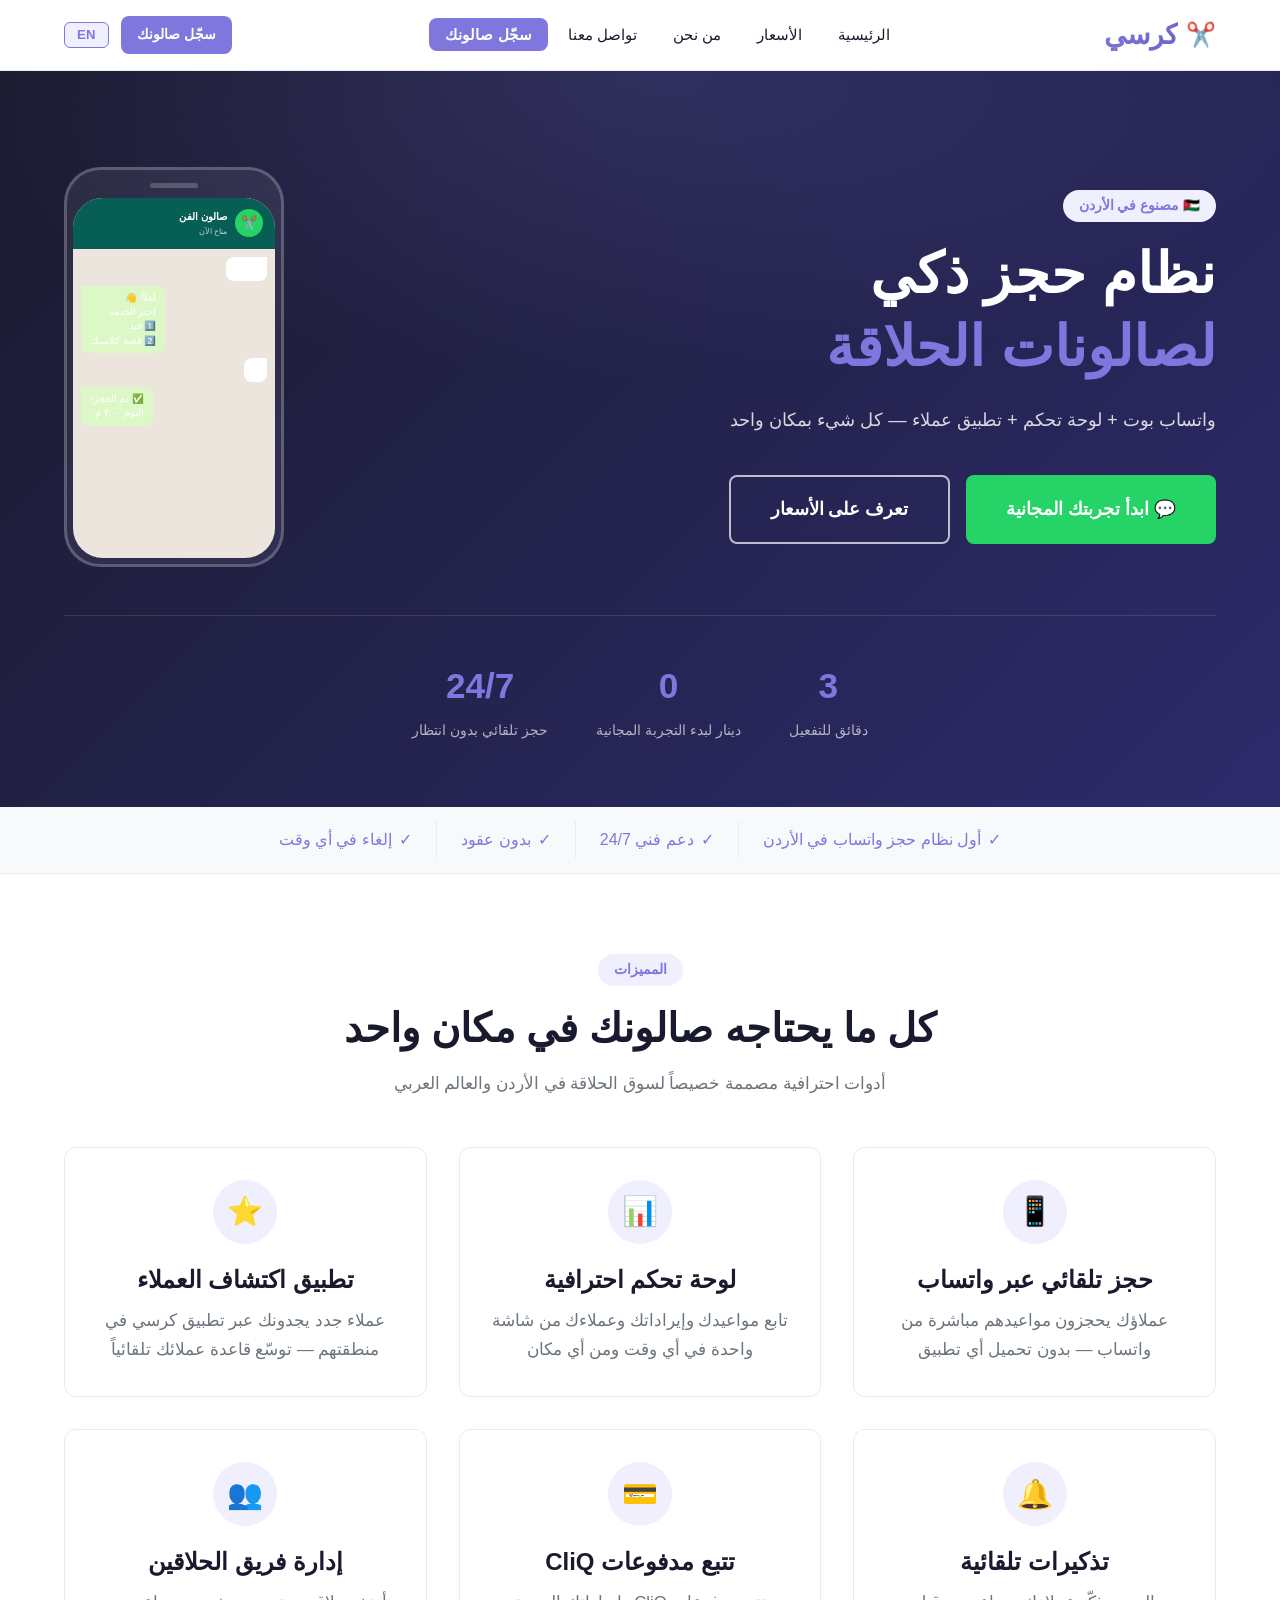
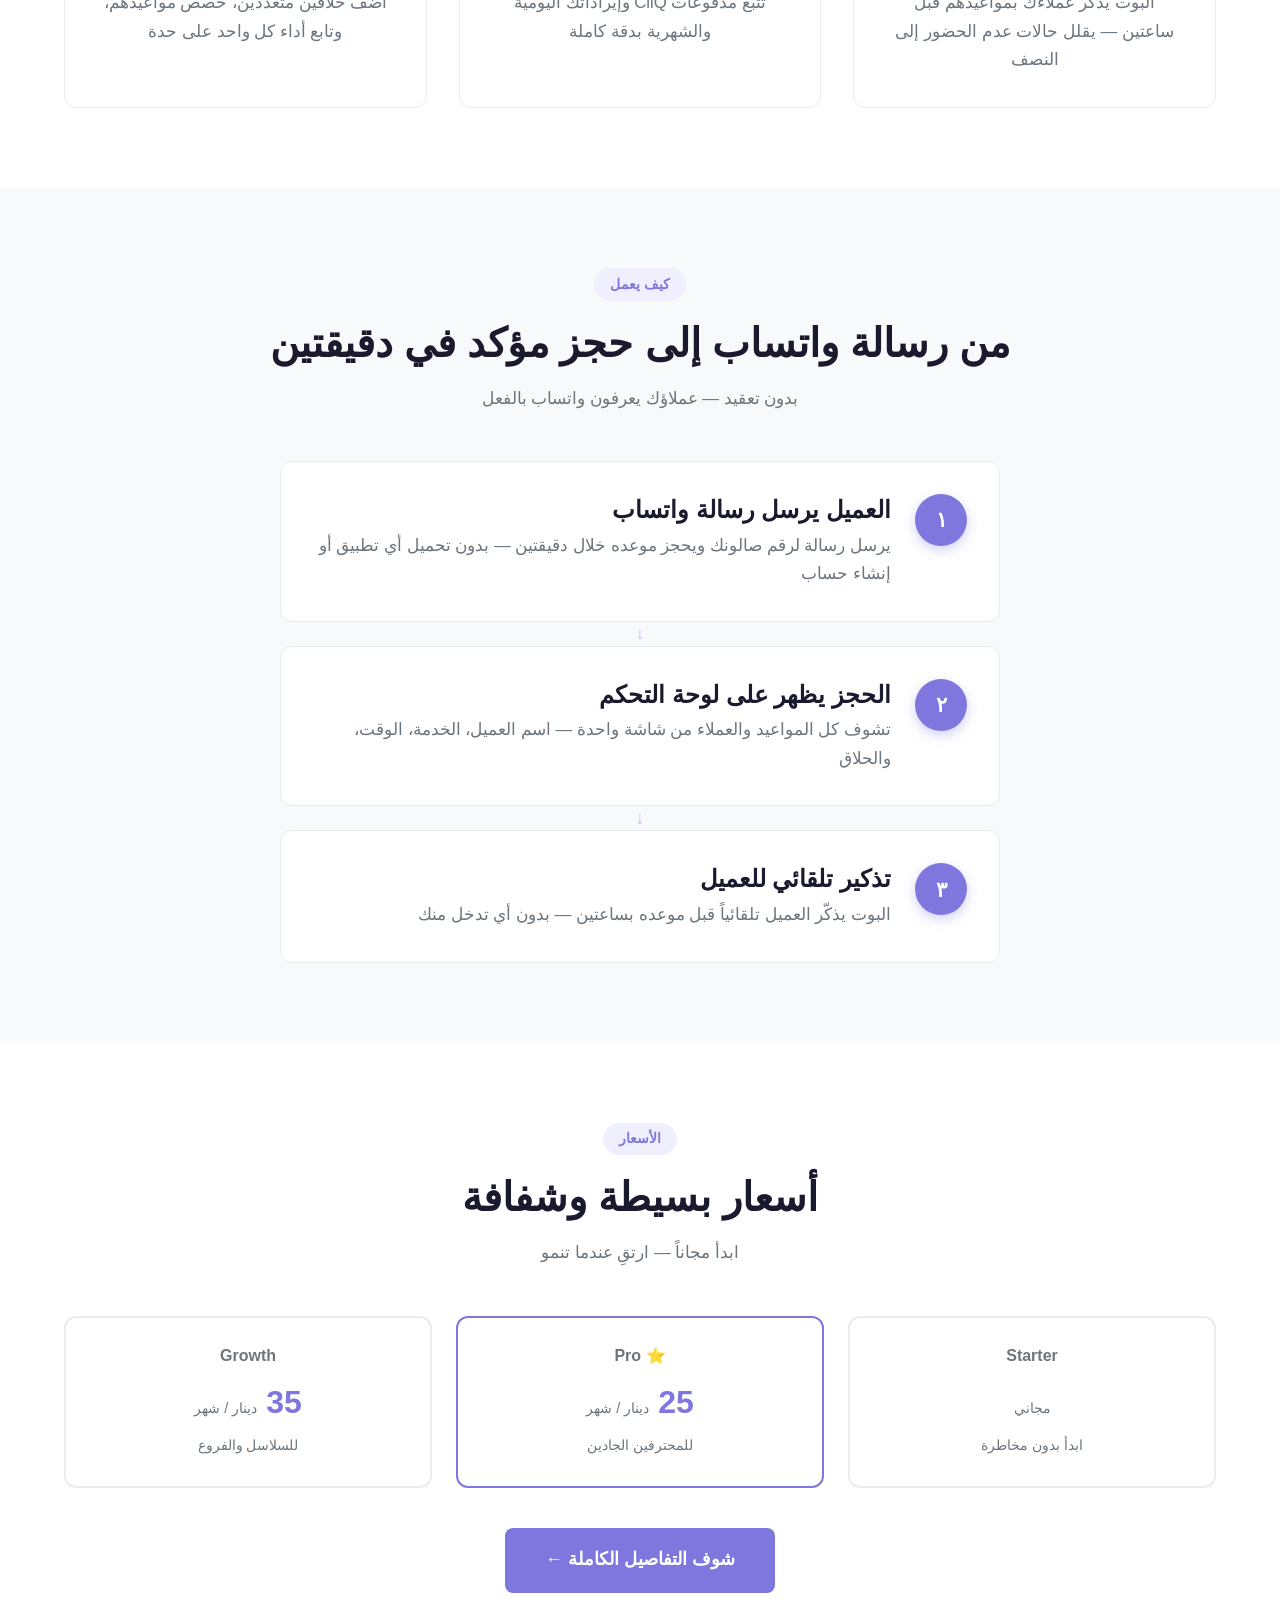
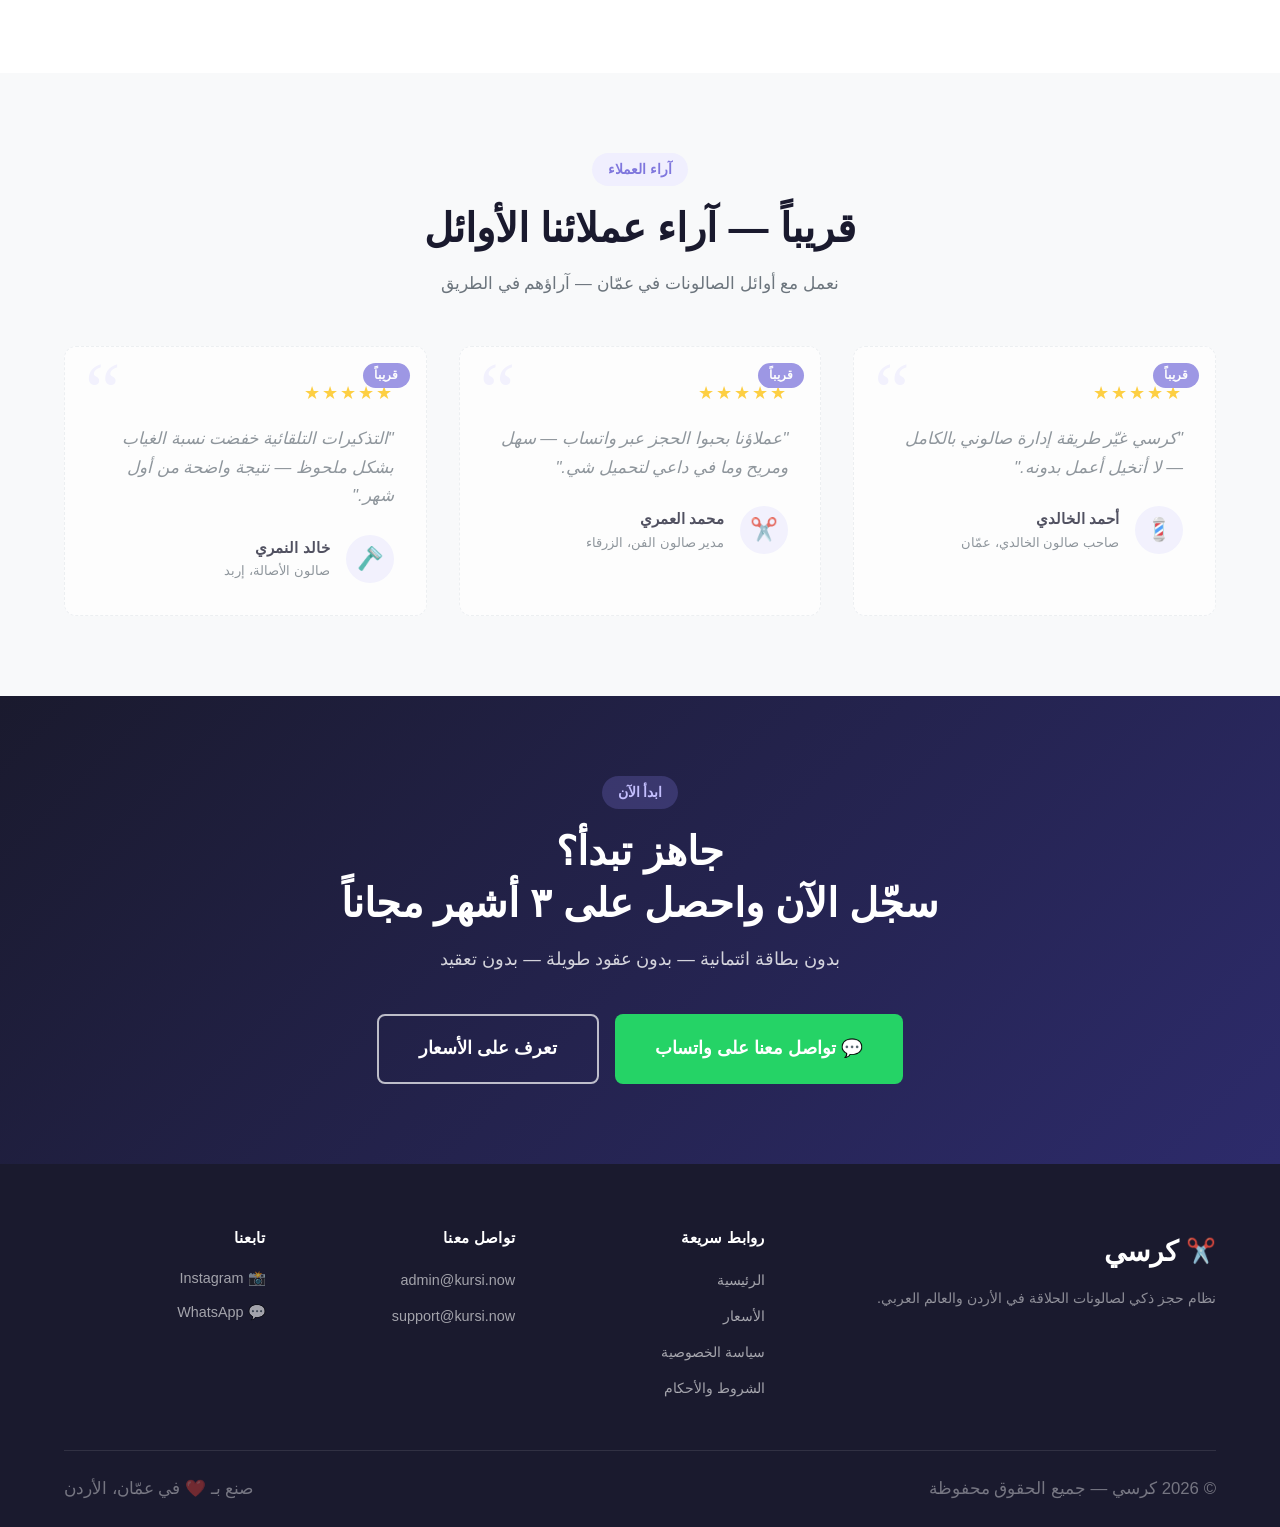
==== commit acb253cd: "add registration / fix translations" ====
--- a/index.html
+++ b/index.html
@@ -13,6 +13,7 @@
   <meta name="twitter:card" content="summary">
   <link rel="canonical" href="https://kursi.now/">
   <link rel="icon" type="image/svg+xml" href="favicon.svg">
+  <script>(function(){var l=new URLSearchParams(window.location.search).get('lang')||'ar';var h=document.documentElement;h.lang=l;h.dir=l==='ar'?'rtl':'ltr';h.setAttribute('data-lang-ready',l);}());</script>
   <link rel="stylesheet" href="css/style.css">
 </head>
 <body>
@@ -41,9 +42,13 @@
             <li><a href="contact.html" class="nav-link">
               <span data-lang="ar">تواصل معنا</span><span data-lang="en">Contact</span>
             </a></li>
+            <li><a href="register.html" class="nav-link nav-register-btn">
+              <span data-lang="ar">سجّل صالونك</span><span data-lang="en">Register</span>
+            </a></li>
           </ul>
         </nav>
         <div class="header-actions">
+          <a href="register.html" class="btn-nav-cta"><span data-lang="ar">سجّل صالونك</span><span data-lang="en">Register</span></a>
           <button id="lang-toggle" class="lang-toggle" aria-label="Switch language">EN</button>
           <button class="hamburger" id="hamburger" aria-label="فتح القائمة" aria-expanded="false">
             <span></span><span></span><span></span>
--- a/css/style.css
+++ b/css/style.css
@@ -25,6 +25,10 @@
   --transition:   all 0.3s ease;
 }
 
+/* === LANGUAGE FLASH PREVENTION (set before page paints via data-lang-ready on <html>) === */
+[data-lang-ready="en"] [data-lang="ar"] { display: none !important; }
+[data-lang-ready="ar"] [data-lang="en"] { display: none !important; }
+
 /* === RESET === */
 *, *::before, *::after { box-sizing: border-box; margin: 0; padding: 0; }
 html { scroll-behavior: smooth; }
@@ -935,6 +939,43 @@
 }
 .back-to-top.visible { opacity: 1; pointer-events: auto; }
 .back-to-top:hover   { transform: translateY(-3px); background: var(--accent-dark); }
+
+/* ============================================
+   NAVBAR REGISTER CTA
+   ============================================ */
+.btn-nav-cta {
+  background: var(--accent);
+  color: #fff;
+  padding: 0.45rem 1rem;
+  border-radius: var(--radius-btn);
+  font-size: 0.85rem;
+  font-weight: 700;
+  transition: var(--transition);
+  white-space: nowrap;
+  display: inline-flex;
+  align-items: center;
+  gap: 0.3rem;
+}
+.btn-nav-cta:hover { background: var(--accent-dark); transform: translateY(-1px); }
+
+/* In hamburger menu (mobile) — shown as a styled nav item */
+.nav-register-btn {
+  background: var(--accent) !important;
+  color: #fff !important;
+  border-radius: var(--radius-btn) !important;
+  text-align: center;
+  margin-top: 0.5rem !important;
+  font-weight: 700 !important;
+}
+.nav-register-btn:hover {
+  background: var(--accent-dark) !important;
+  color: #fff !important;
+}
+
+/* Hide header CTA on mobile — it's in the hamburger instead */
+@media (max-width: 768px) {
+  .btn-nav-cta { display: none; }
+}
 
 /* ============================================
    RESPONSIVE — TABLET (≤992px)
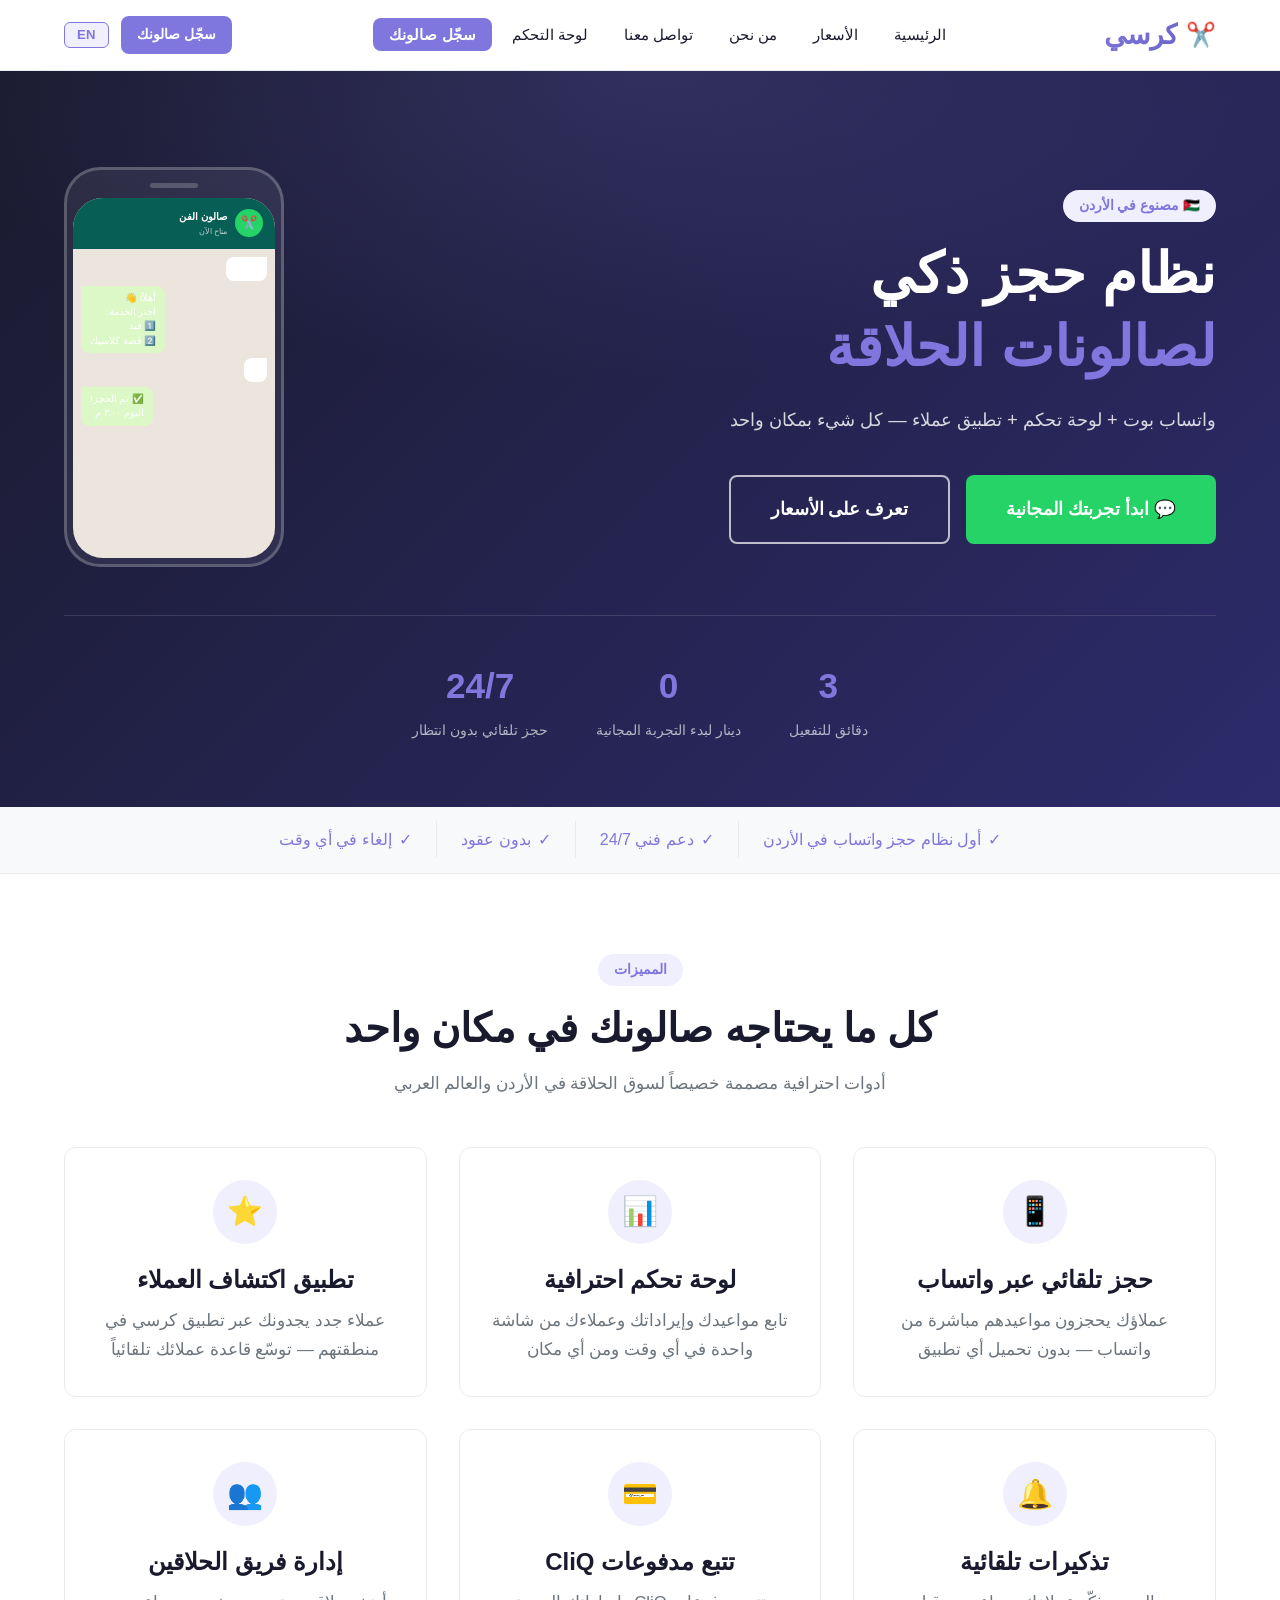
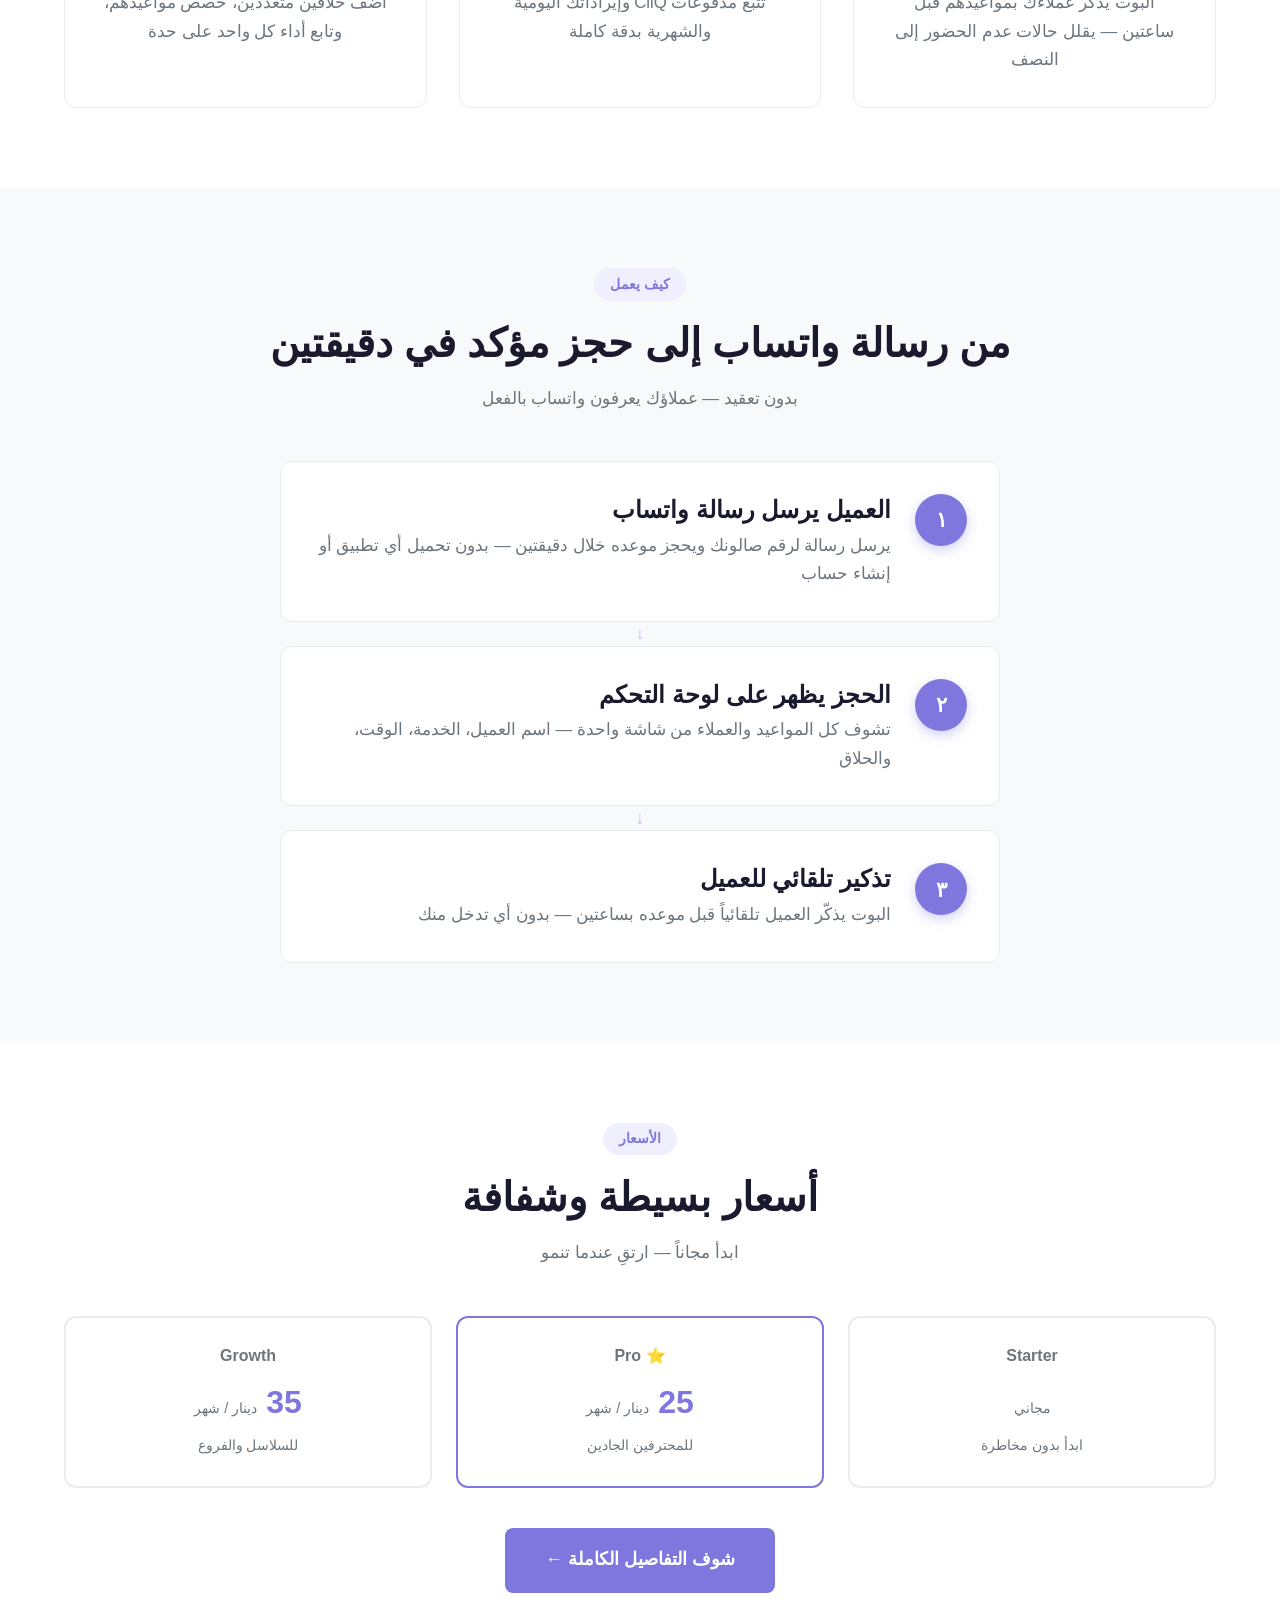
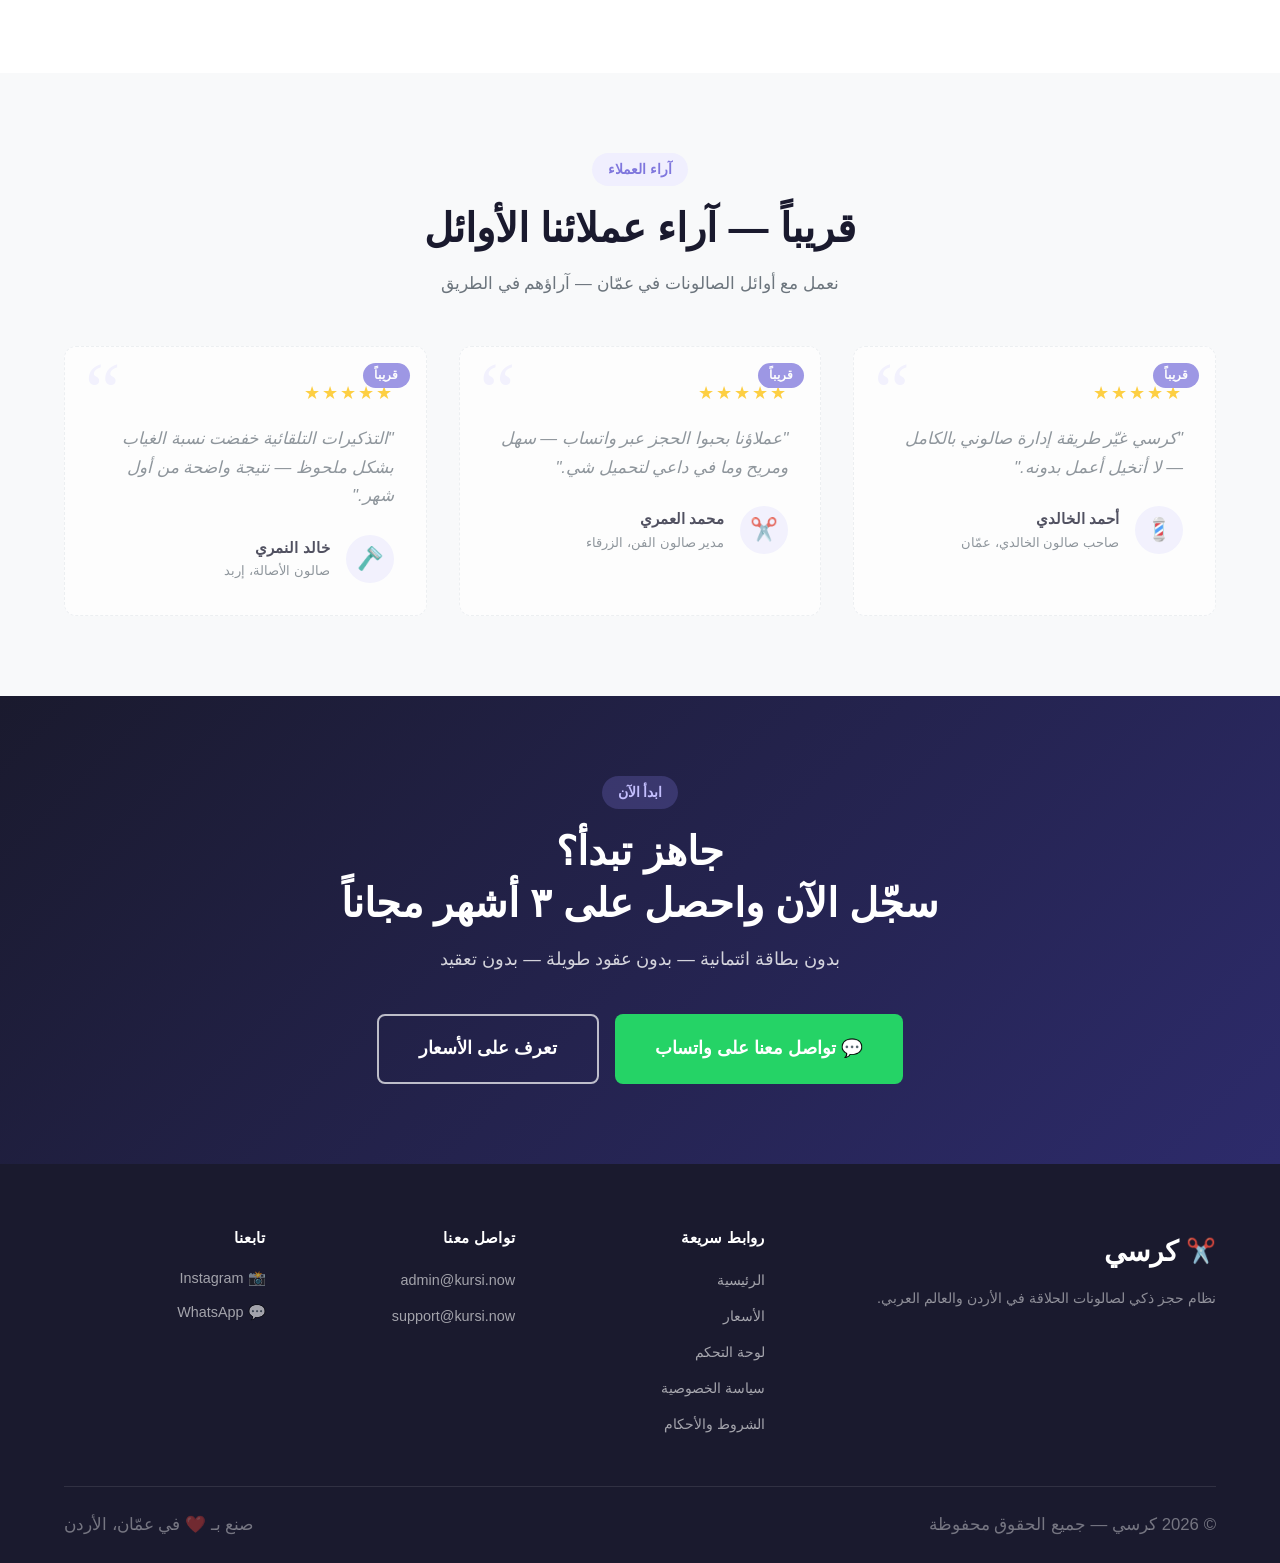
==== commit 4c97d830: "feat: add dashboard link to navbar and footer" ====
--- a/index.html
+++ b/index.html
@@ -41,6 +41,9 @@
             </a></li>
             <li><a href="contact.html" class="nav-link">
               <span data-lang="ar">تواصل معنا</span><span data-lang="en">Contact</span>
+            </a></li>
+            <li><a href="https://app.kursi.now" class="nav-link">
+              <span data-lang="ar">لوحة التحكم</span><span data-lang="en">Dashboard</span>
             </a></li>
             <li><a href="register.html" class="nav-link nav-register-btn">
               <span data-lang="ar">سجّل صالونك</span><span data-lang="en">Register</span>
@@ -439,6 +442,7 @@
           <ul>
             <li><a href="index.html"><span data-lang="ar">الرئيسية</span><span data-lang="en">Home</span></a></li>
             <li><a href="pricing.html"><span data-lang="ar">الأسعار</span><span data-lang="en">Pricing</span></a></li>
+            <li><a href="https://app.kursi.now"><span data-lang="ar">لوحة التحكم</span><span data-lang="en">Dashboard</span></a></li>
             <li><a href="privacy.html"><span data-lang="ar">سياسة الخصوصية</span><span data-lang="en">Privacy Policy</span></a></li>
             <li><a href="terms.html"><span data-lang="ar">الشروط والأحكام</span><span data-lang="en">Terms of Service</span></a></li>
           </ul>
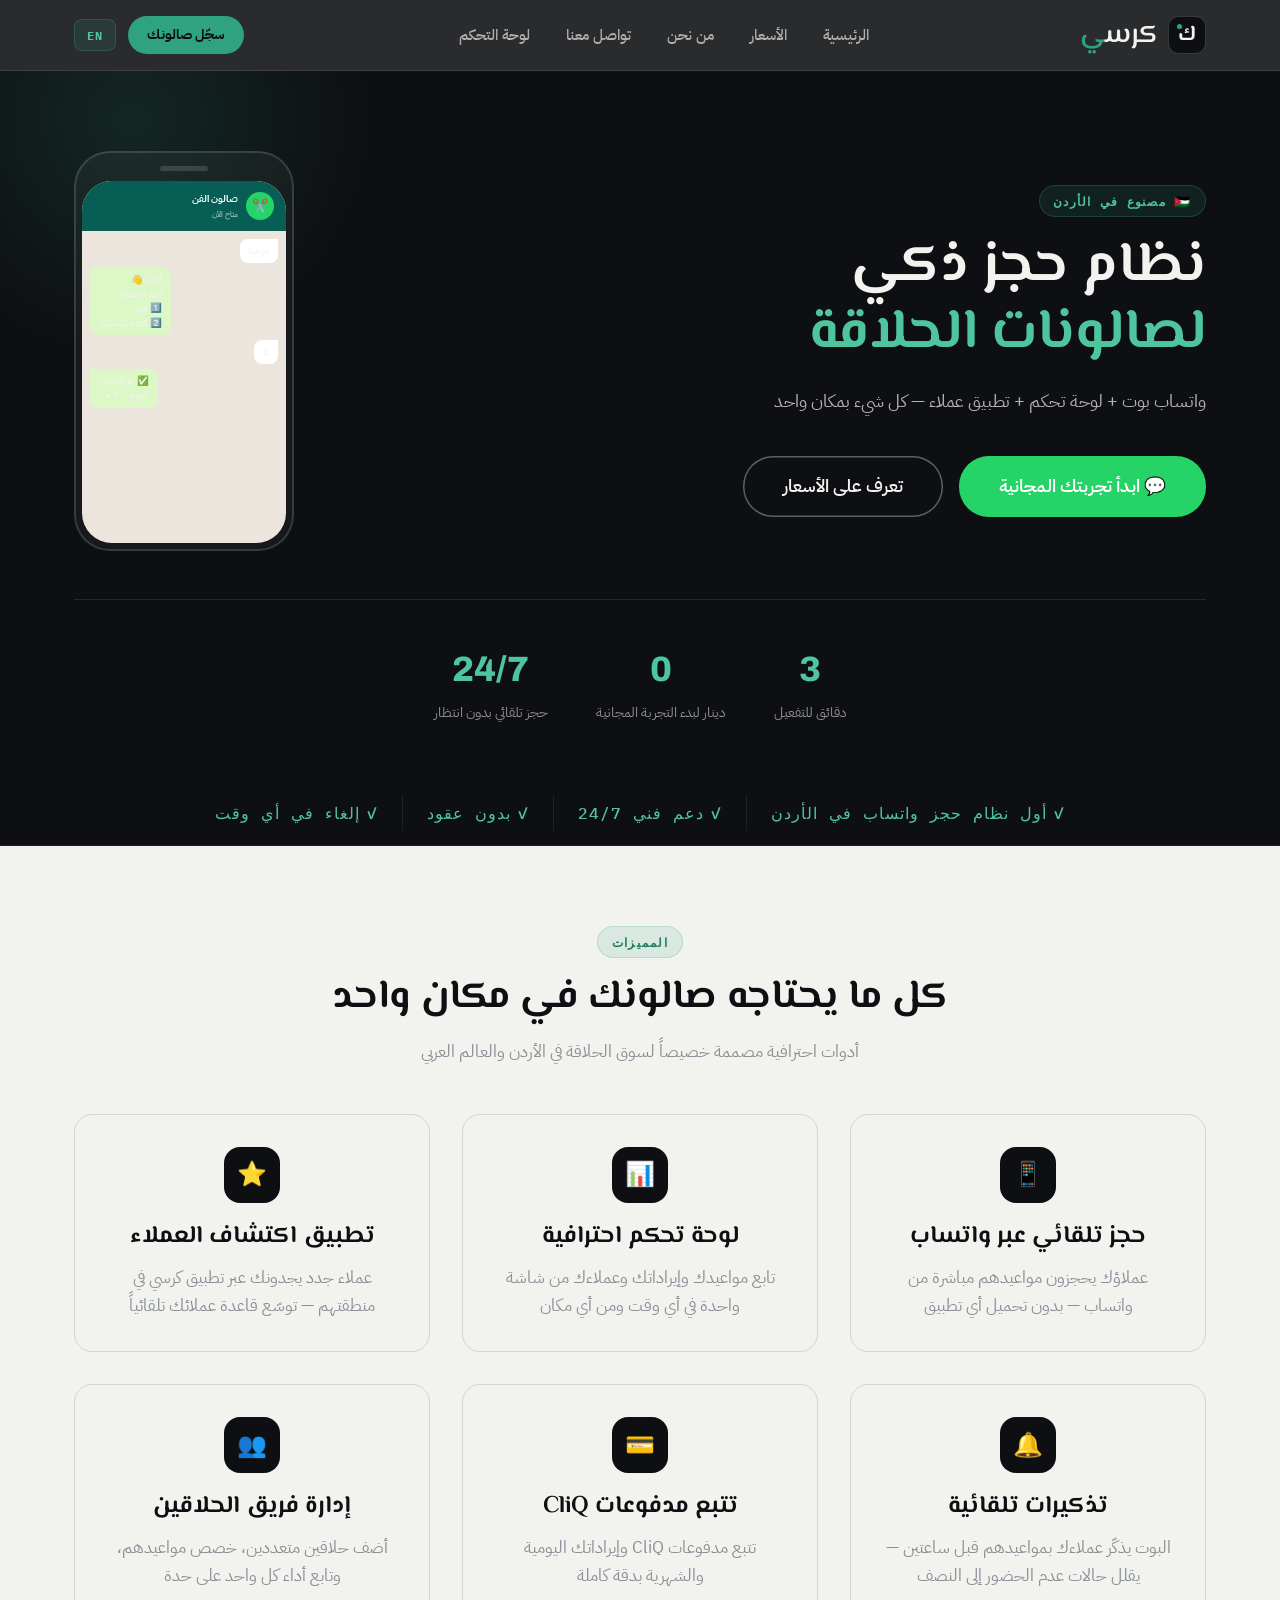
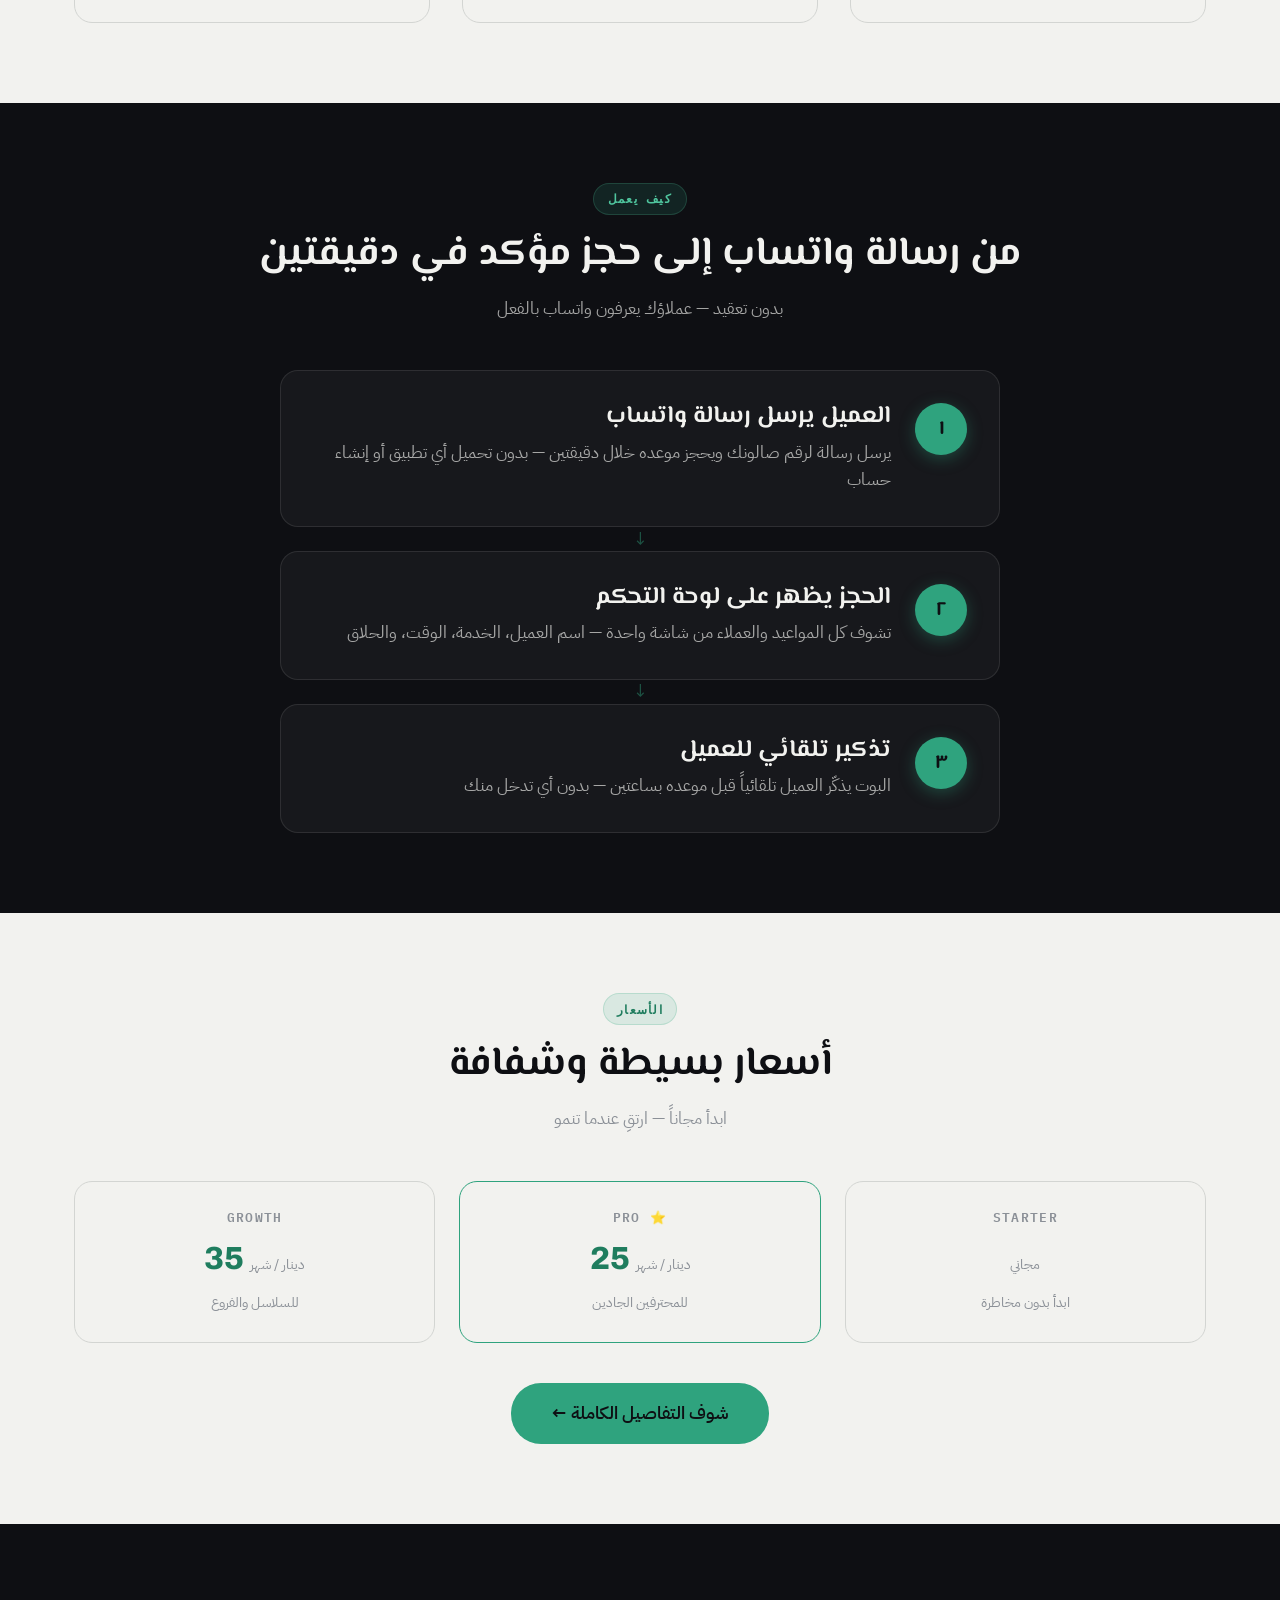
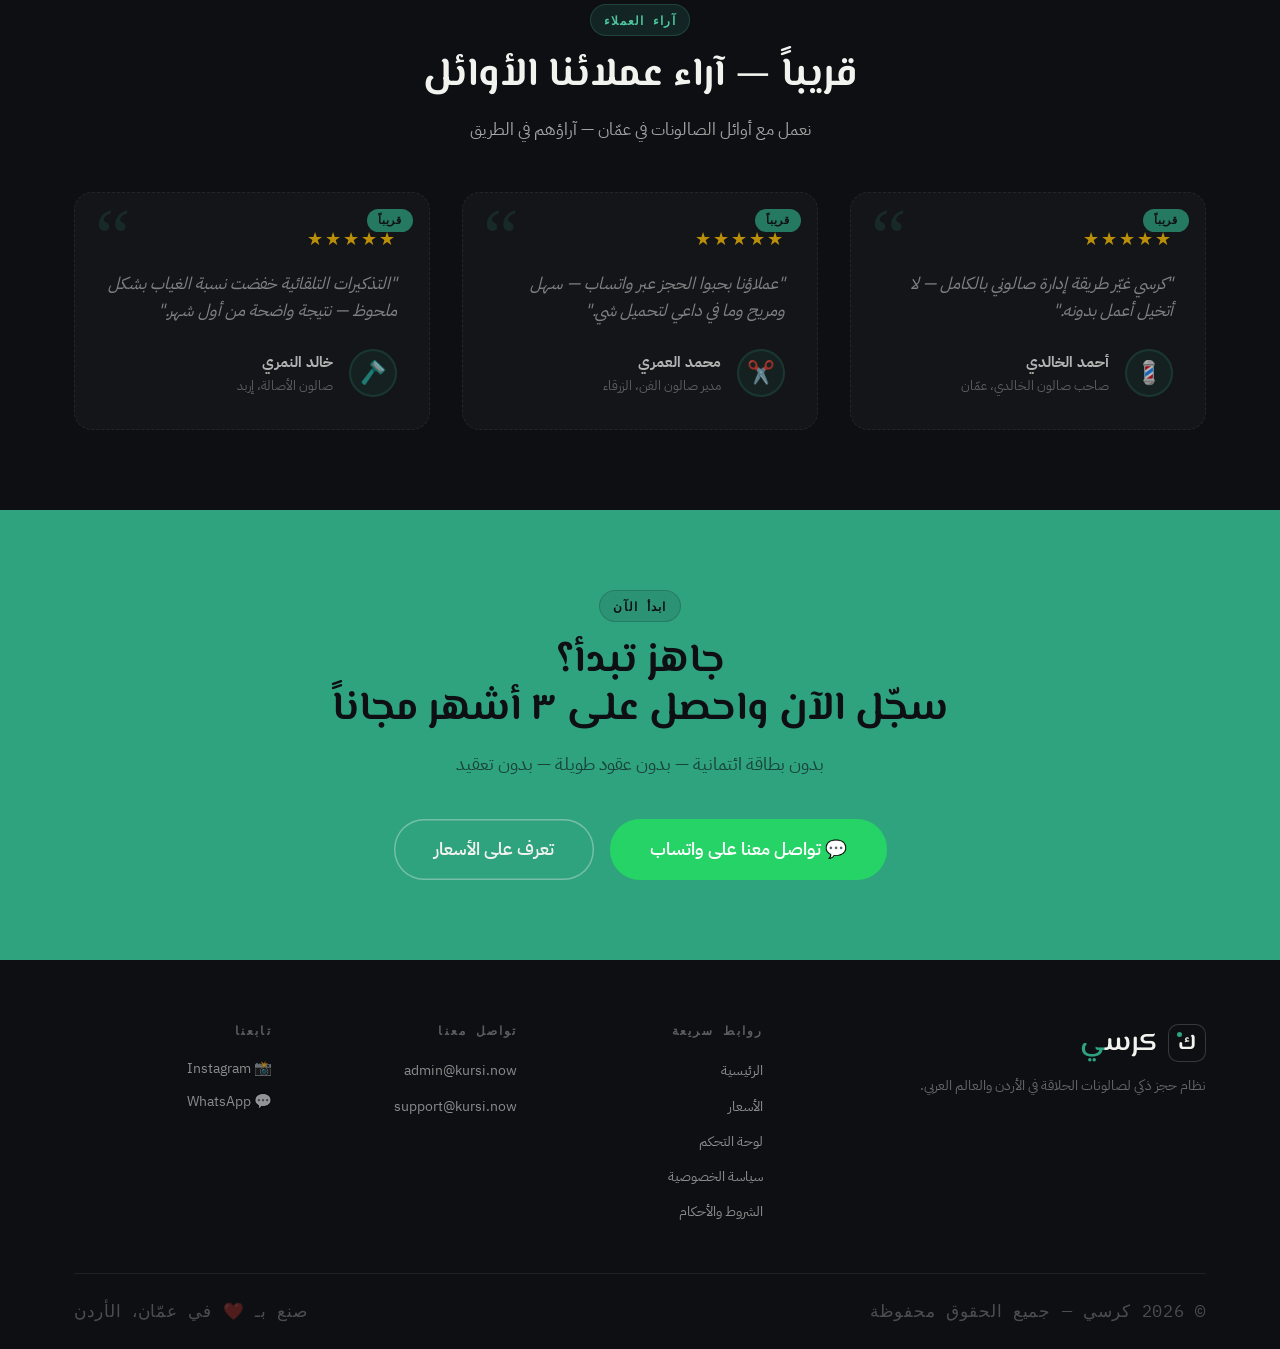
==== commit 2b479b60: "new design" ====
--- a/index.html
+++ b/index.html
@@ -25,7 +25,7 @@
         <a href="index.html" class="logo">
           <span class="logo-icon">✂️</span>
           <span class="logo-text">
-            <span data-lang="ar">كرسي</span><span data-lang="en">Kursi</span>
+            <span data-lang="ar">كرس<span class="logo-dot">ي</span></span><span data-lang="en">Kurs<span class="logo-dot">i</span></span>
           </span>
         </a>
         <nav class="nav" id="nav" aria-label="القائمة الرئيسية">
@@ -429,7 +429,7 @@
           <a href="index.html" class="logo">
             <span class="logo-icon">✂️</span>
             <span class="logo-text">
-              <span data-lang="ar">كرسي</span><span data-lang="en">Kursi</span>
+              <span data-lang="ar">كرس<span class="logo-dot">ي</span></span><span data-lang="en">Kurs<span class="logo-dot">i</span></span>
             </span>
           </a>
           <p>
--- a/css/style.css
+++ b/css/style.css
@@ -1,31 +1,40 @@
 /* ============================================
    KURSI — SHARED STYLESHEET
    ============================================ */
+
+@import url('https://fonts.googleapis.com/css2?family=El+Messiri:wght@400;500;600;700&family=IBM+Plex+Sans+Arabic:wght@300;400;500;600;700&family=Archivo:wght@400;500;600;700;800&family=IBM+Plex+Mono:wght@400;500;600&display=swap');
 
 /* === CSS VARIABLES === */
 :root {
-  --primary:      #1a1a2e;
-  --accent:       #7f77dd;
-  --accent-dark:  #6b64c8;
-  --accent-light: #f0effe;
+  --primary:      #0E0F13;
+  --ink-2:        #181B21;
+  --ink-3:        #232730;
+  --accent:       #2FA37E;
+  --accent-dark:  #1F7D5E;
+  --accent-light: rgba(47,163,126,0.12);
+  --accent-br:    #4FC59E;
   --cta:          #25D366;
   --cta-dark:     #1ea855;
-  --bg:           #ffffff;
-  --text:         #1a1a2e;
-  --text-muted:   #6c757d;
-  --gray-light:   #f8f9fa;
-  --border:       #e9ecef;
-  --radius-card:  12px;
-  --radius-btn:   8px;
-  --max-width:    1200px;
-  --font:         -apple-system, BlinkMacSystemFont, 'Segoe UI', Tahoma, Arial, sans-serif;
+  --bg:           #F2F2EF;
+  --bg-2:         #E7E8E5;
+  --text:         #0E0F13;
+  --text-muted:   #8B9097;
+  --gray-light:   #E7E8E5;
+  --border:       #D3D5D2;
+  --radius-card:  18px;
+  --radius-btn:   30px;
+  --max-width:    1180px;
+  --font:         "IBM Plex Sans Arabic", -apple-system, BlinkMacSystemFont, 'Segoe UI', Arial, sans-serif;
+  --font-serif:   "El Messiri", serif;
+  --font-disp:    "Archivo", sans-serif;
+  --font-mono:    "IBM Plex Mono", monospace;
   --shadow-sm:    0 2px 8px rgba(0,0,0,0.06);
-  --shadow:       0 4px 20px rgba(0,0,0,0.08);
-  --shadow-lg:    0 8px 40px rgba(0,0,0,0.14);
-  --transition:   all 0.3s ease;
-}
-
-/* === LANGUAGE FLASH PREVENTION (set before page paints via data-lang-ready on <html>) === */
+  --shadow:       0 8px 24px rgba(0,0,0,0.1);
+  --shadow-lg:    0 30px 60px -28px rgba(0,0,0,0.5);
+  --transition:   all 0.15s ease;
+}
+
+/* === LANGUAGE FLASH PREVENTION === */
 [data-lang-ready="en"] [data-lang="ar"] { display: none !important; }
 [data-lang-ready="ar"] [data-lang="en"] { display: none !important; }
 
@@ -36,16 +45,17 @@
   font-family: var(--font);
   color: var(--text);
   background: var(--bg);
-  line-height: 1.7;
-  /* direction inherited from html[dir] attribute — JS controls it */
-}
+  line-height: 1.65;
+  -webkit-font-smoothing: antialiased;
+}
+::selection { background: var(--accent); color: var(--text); }
 img  { max-width: 100%; height: auto; display: block; }
 a    { color: inherit; text-decoration: none; }
 ul   { list-style: none; }
 button { cursor: pointer; border: none; background: none; font-family: inherit; }
 
 /* === TYPOGRAPHY === */
-h1, h2, h3, h4, h5 { line-height: 1.3; font-weight: 700; }
+h1, h2, h3, h4, h5 { font-family: var(--font-serif); line-height: 1.2; font-weight: 700; }
 h1 { font-size: clamp(2rem, 5vw, 3.5rem); }
 h2 { font-size: clamp(1.6rem, 4vw, 2.5rem); }
 h3 { font-size: clamp(1.2rem, 3vw, 1.5rem); }
@@ -58,11 +68,13 @@
   padding: 0 1.5rem;
 }
 .section     { padding: 5rem 0; }
-.section-alt { background: var(--gray-light); }
+.section-alt { background: var(--primary); color: var(--bg); }
 
 .section-header { text-align: center; margin-bottom: 3rem; }
 .section-header h2 { margin-bottom: 1rem; }
 .section-header p  { color: var(--text-muted); max-width: 600px; margin: 0 auto; }
+.section-alt .section-header h2 { color: var(--bg); }
+.section-alt .section-header p  { color: rgba(242,242,239,0.65); }
 
 .grid-3 { display: grid; grid-template-columns: repeat(3,1fr); gap: 2rem; }
 .grid-2 { display: grid; grid-template-columns: repeat(2,1fr); gap: 2rem; }
@@ -91,16 +103,20 @@
   font-family: var(--font);
   transition: var(--transition);
   white-space: nowrap;
-}
-.btn-primary { background: var(--accent); color: #fff; }
-.btn-primary:hover { background: var(--accent-dark); transform: translateY(-2px); box-shadow: var(--shadow); }
+  border: none;
+  cursor: pointer;
+  min-height: 44px;
+}
+.btn:hover { transform: translateY(-1px); }
+.btn-primary { background: var(--accent); color: var(--text); }
+.btn-primary:hover { background: var(--accent-br); }
 .btn-cta     { background: var(--cta); color: #fff; animation: pulse-cta 2.8s ease-in-out infinite; }
-.btn-cta:hover { background: var(--cta-dark); transform: translateY(-2px); box-shadow: var(--shadow); animation: none; }
-.btn-outline { border: 2px solid var(--accent); color: var(--accent); }
-.btn-outline:hover { background: var(--accent); color: #fff; }
-.btn-ghost   { border: 2px solid rgba(255,255,255,0.7); color: #fff; }
-.btn-ghost:hover { background: #fff; color: var(--primary); }
-.btn-lg      { padding: 1.1rem 2.5rem; font-size: 1.1rem; }
+.btn-cta:hover { background: var(--cta-dark); animation: none; }
+.btn-outline  { border: 2px solid var(--accent); color: var(--accent); background: transparent; }
+.btn-outline:hover { background: var(--accent); color: var(--text); }
+.btn-ghost   { background: transparent; color: var(--bg); box-shadow: inset 0 0 0 1.5px rgba(242,242,239,0.35); }
+.btn-ghost:hover { box-shadow: inset 0 0 0 1.5px rgba(242,242,239,0.65); }
+.btn-lg      { padding: 1rem 2.5rem; font-size: 1.1rem; }
 
 @keyframes pulse-cta {
   0%, 100% { box-shadow: 0 0 0 0 rgba(37,211,102,0.45); }
@@ -109,15 +125,27 @@
 
 /* === BADGE === */
 .badge {
-  display: inline-block;
+  display: inline-flex;
+  align-items: center;
+  gap: 0.4rem;
   background: var(--accent-light);
-  color: var(--accent);
-  padding: 0.3rem 1rem;
+  color: var(--accent-dark);
+  padding: 0.3rem 0.85rem;
   border-radius: 50px;
-  font-size: 0.85rem;
+  font-size: 0.78rem;
   font-weight: 600;
+  font-family: var(--font-mono);
+  letter-spacing: 0.1em;
+  text-transform: uppercase;
   margin-bottom: 1rem;
-}
+  border: 1px solid rgba(47,163,126,0.2);
+}
+.section-alt .badge { background: rgba(47,163,126,0.15); color: var(--accent-br); border-color: rgba(79,197,158,0.2); }
+.cta-section .badge { background: rgba(14,15,19,0.1); color: var(--text); border-color: rgba(14,15,19,0.18); }
+.hero .badge,
+.page-hero .badge,
+.about-hero .badge,
+.legal-hero .badge { color: var(--accent-br); border-color: rgba(79,197,158,0.2); }
 
 /* ============================================
    HEADER / NAVIGATION
@@ -126,14 +154,15 @@
   position: sticky;
   top: 0;
   z-index: 1000;
-  background: var(--bg);
-  border-bottom: 1px solid var(--border);
-  transition: box-shadow 0.3s ease, background 0.3s ease;
+  background: rgba(14,15,19,0.88);
+  backdrop-filter: blur(14px);
+  -webkit-backdrop-filter: blur(14px);
+  border-bottom: 1px solid rgba(242,242,239,0.1);
+  transition: background 0.3s ease, box-shadow 0.3s ease;
 }
 .header.scrolled {
-  box-shadow: 0 2px 20px rgba(0,0,0,0.10);
-  background: rgba(255,255,255,0.97);
-  backdrop-filter: blur(8px);
+  background: rgba(14,15,19,0.97);
+  box-shadow: 0 2px 24px rgba(0,0,0,0.35);
 }
 
 .header-inner {
@@ -145,28 +174,67 @@
   position: relative;
 }
 
-/* Logo */
+/* ── Logo ── */
 .logo {
   display: inline-flex;
   align-items: center;
-  gap: 0.5rem;
+  gap: 0.6rem;
   flex-shrink: 0;
   text-decoration: none;
 }
+
+/* Seat mark (replaces scissors emoji via CSS) */
 .logo-icon {
-  font-size: 1.5rem;
+  font-size: 0;           /* hide emoji */
+  width: 38px;
+  height: 38px;
+  min-width: 38px;
+  border-radius: 27%;
+  background: var(--text);
+  border: 1.5px solid rgba(242,242,239,0.18);
+  display: flex;
+  align-items: center;
+  justify-content: center;
+  position: relative;
+  flex-shrink: 0;
+}
+.logo-icon::before {
+  content: 'ك';
+  font-family: var(--font-serif);
+  font-weight: 700;
+  color: #F2F2EF;
+  font-size: 1.35rem;
   line-height: 1;
-}
+  transform: translateY(5%);
+  display: block;
+  font-style: normal;
+}
+.logo-icon::after {
+  content: '';
+  position: absolute;
+  width: 5px;
+  height: 5px;
+  border-radius: 50%;
+  top: 19%;
+  left: 22%;
+  background: var(--accent);
+}
+
 .logo-text {
+  font-family: var(--font-serif);
+  font-weight: 600;
   font-size: 1.75rem;
-  font-weight: 800;
-  background: linear-gradient(135deg, var(--accent) 0%, var(--accent-dark) 100%);
-  -webkit-background-clip: text;
-  -webkit-text-fill-color: transparent;
-  background-clip: text;
-}
-
-/* Nav */
+  color: #F2F2EF;
+  background: none;
+  -webkit-text-fill-color: #F2F2EF;
+  line-height: 1;
+}
+.logo-dot {
+  color: var(--accent);
+  -webkit-text-fill-color: var(--accent);
+}
+
+/* ── Nav ── */
 .nav { display: flex; }
 .nav-list {
   display: flex;
@@ -175,17 +243,17 @@
 }
 .nav-link {
   padding: 0.5rem 1rem;
-  border-radius: 6px;
-  color: var(--text);
+  border-radius: 8px;
+  color: rgba(242,242,239,0.65);
   font-weight: 500;
   transition: var(--transition);
   font-size: 0.95rem;
   position: relative;
 }
-.nav-link:hover { background: var(--accent-light); color: var(--accent); }
+.nav-link:hover { background: rgba(242,242,239,0.08); color: #F2F2EF; }
 .nav-link.active {
-  background: var(--accent-light);
-  color: var(--accent);
+  background: rgba(47,163,126,0.14);
+  color: var(--accent-br);
 }
 .nav-link.active::after {
   content: '';
@@ -203,21 +271,24 @@
 
 /* Language Toggle Button */
 .lang-toggle {
-  background: var(--accent-light);
-  border: 1.5px solid var(--accent);
-  border-radius: 6px;
+  background: rgba(47,163,126,0.12);
+  border: 1.5px solid rgba(47,163,126,0.3);
+  border-radius: 8px;
   padding: 0.3rem 0.75rem;
-  font-size: 0.82rem;
+  font-size: 0.78rem;
   font-weight: 700;
-  color: var(--accent);
+  color: var(--accent-br);
   cursor: pointer;
   transition: var(--transition);
-  font-family: var(--font);
-  letter-spacing: 0.02em;
+  font-family: var(--font-mono);
+  letter-spacing: 0.06em;
+  text-transform: uppercase;
+  min-height: 32px;
 }
 .lang-toggle:hover {
   background: var(--accent);
-  color: #fff;
+  color: var(--text);
+  border-color: var(--accent);
 }
 
 /* Hamburger */
@@ -226,40 +297,45 @@
   flex-direction: column;
   justify-content: center;
   gap: 5px;
-  width: 40px;
-  height: 40px;
-  padding: 8px;
-  border-radius: 6px;
-  transition: var(--transition);
-}
-.hamburger:hover { background: var(--gray-light); }
+  width: 44px;
+  height: 44px;
+  padding: 11px;
+  border-radius: 8px;
+  transition: var(--transition);
+}
+.hamburger:hover { background: rgba(242,242,239,0.08); }
 .hamburger span {
   display: block;
-  width: 100%;
+  width: 22px;
   height: 2px;
-  background: var(--text);
+  background: #F2F2EF;
   border-radius: 2px;
-  transition: var(--transition);
-}
-.hamburger.open span:nth-child(1) { transform: rotate(45deg) translate(5px, 5px); }
+  margin: 0 auto;
+  transition: var(--transition);
+}
+.hamburger.open span:nth-child(1) { transform: translateY(7px) rotate(45deg); }
 .hamburger.open span:nth-child(2) { opacity: 0; transform: scaleX(0); }
-.hamburger.open span:nth-child(3) { transform: rotate(-45deg) translate(5px, -5px); }
+.hamburger.open span:nth-child(3) { transform: translateY(-7px) rotate(-45deg); }
 
 /* ============================================
    HERO SECTION
    ============================================ */
 .hero {
-  padding: 6rem 0 4rem;
-  background: linear-gradient(135deg, var(--primary) 0%, #2d2b6b 100%);
-  color: #fff;
+  padding: 5rem 0 3.5rem;
+  background: var(--primary);
+  color: var(--bg);
   position: relative;
   overflow: hidden;
 }
 .hero::before {
   content: '';
   position: absolute;
-  inset: 0;
-  background: radial-gradient(ellipse 80% 60% at 50% 0%, rgba(127,119,221,0.18) 0%, transparent 70%);
+  top: -30%;
+  left: -10%;
+  width: 520px;
+  height: 520px;
+  border-radius: 50%;
+  background: radial-gradient(circle, rgba(47,163,126,0.16), transparent 65%);
   pointer-events: none;
 }
 
@@ -275,13 +351,13 @@
   flex: 1;
   text-align: start;
 }
-.hero h1 { color: #fff; margin-bottom: 1.25rem; }
-.hero h1 .hl { color: var(--accent); }
+.hero h1 { color: var(--bg); margin-bottom: 1.25rem; }
+.hero h1 .hl { color: var(--accent-br); }
 .hero-sub {
-  font-size: clamp(1rem, 2.5vw, 1.15rem);
-  color: rgba(255,255,255,0.82);
+  font-size: clamp(1rem, 2.5vw, 1.1rem);
+  color: rgba(242,242,239,0.72);
   margin-bottom: 2.5rem;
-  max-width: 520px;
+  max-width: 480px;
 }
 .hero-ctas {
   display: flex;
@@ -294,9 +370,9 @@
   width: 220px;
   flex-shrink: 0;
   height: 400px;
-  border: 3px solid rgba(255,255,255,0.22);
+  border: 2.5px solid rgba(242,242,239,0.15);
   border-radius: 36px;
-  background: rgba(255,255,255,0.07);
+  background: rgba(242,242,239,0.04);
   position: relative;
   overflow: hidden;
   animation: float 4s ease-in-out infinite;
@@ -308,7 +384,7 @@
   transform: translateX(-50%);
   width: 48px;
   height: 5px;
-  background: rgba(255,255,255,0.2);
+  background: rgba(242,242,239,0.15);
   border-radius: 3px;
   z-index: 1;
 }
@@ -363,12 +439,12 @@
 }
 .chat-msg.client {
   background: #fff;
-  align-self: flex-start;  /* right in RTL (sent) */
+  align-self: flex-start;
   border-radius: 8px 0 8px 8px;
 }
 .chat-msg.bot {
   background: #DCF8C6;
-  align-self: flex-end;    /* left in RTL (received) */
+  align-self: flex-end;
   border-radius: 0 8px 8px 8px;
 }
 [dir="ltr"] .chat-msg.client { align-self: flex-end;  border-radius: 8px 0 8px 8px; }
@@ -385,19 +461,19 @@
   justify-content: center;
   gap: 3rem;
   padding-top: 2.5rem;
-  border-top: 1px solid rgba(255,255,255,0.12);
+  border-top: 1px solid rgba(242,242,239,0.1);
   flex-wrap: wrap;
 }
 .hero-stat { text-align: center; }
-.hero-stat-num   { display: block; font-size: 2.2rem; font-weight: 800; color: var(--accent); }
-.hero-stat-label { display: block; font-size: 0.88rem; color: rgba(255,255,255,0.65); margin-top: 0.2rem; }
+.hero-stat-num   { display: block; font-size: 2.2rem; font-weight: 800; color: var(--accent-br); font-family: var(--font-disp); direction: ltr; }
+.hero-stat-label { display: block; font-size: 0.88rem; color: rgba(242,242,239,0.55); margin-top: 0.2rem; }
 
 /* ============================================
    TRUST BAR
    ============================================ */
 .trust-bar {
-  background: var(--gray-light);
-  border-bottom: 1px solid var(--border);
+  background: var(--primary);
+  border-bottom: 1px solid rgba(242,242,239,0.07);
   padding: 0.9rem 0;
 }
 .trust-items {
@@ -411,21 +487,24 @@
   display: flex;
   align-items: center;
   gap: 0.45rem;
-  font-size: 0.88rem;
-  color: var(--text-muted);
+  font-size: 0.78rem;
+  color: rgba(242,242,239,0.45);
   font-weight: 500;
+  font-family: var(--font-mono);
+  letter-spacing: 0.08em;
+  text-transform: uppercase;
   padding: 0.3rem 1.5rem;
-  border-inline-end: 1px solid var(--border);
+  border-inline-end: 1px solid rgba(242,242,239,0.08);
 }
 .trust-item:last-child { border-inline-end: none; }
-.trust-item span { color: var(--accent); font-size: 1rem; }
+.trust-item span { color: var(--accent-br); font-size: 1rem; }
 
 /* ============================================
    FEATURES / CARDS
    ============================================ */
 .feature-card {
   background: var(--bg);
-  border: 1px solid var(--border);
+  border: 1.5px solid var(--border);
   border-radius: var(--radius-card);
   padding: 2rem;
   transition: var(--transition);
@@ -433,44 +512,51 @@
 }
 .feature-card:hover {
   border-color: var(--accent);
-  box-shadow: var(--shadow-lg);
+  box-shadow: 0 12px 40px rgba(47,163,126,0.15);
   transform: translateY(-5px);
 }
 .feature-icon-wrap {
-  width: 64px;
-  height: 64px;
-  background: var(--accent-light);
-  border-radius: 50%;
+  width: 56px;
+  height: 56px;
+  background: var(--primary);
+  border-radius: 16px;
   display: flex;
   align-items: center;
   justify-content: center;
   margin: 0 auto 1.25rem;
-  font-size: 1.8rem;
+  font-size: 1.5rem;
   transition: var(--transition);
 }
 .feature-card:hover .feature-icon-wrap {
   background: var(--accent);
-  transform: scale(1.1);
+  transform: scale(1.08);
 }
 .feature-card h3 { margin-bottom: 0.75rem; }
 .feature-card p  { color: var(--text-muted); }
 
 /* ============================================
-   HOW IT WORKS
+   HOW IT WORKS (dark section via .section-alt)
    ============================================ */
 .steps { display: flex; flex-direction: column; gap: 0; max-width: 720px; margin: 0 auto; }
 .step {
   display: flex;
   align-items: flex-start;
   gap: 1.5rem;
-  background: var(--bg);
-  border: 1px solid var(--border);
+  background: rgba(242,242,239,0.04);
+  border: 1px solid rgba(242,242,239,0.1);
   border-radius: var(--radius-card);
   padding: 2rem;
   transition: var(--transition);
   margin-bottom: 0;
 }
-.step:hover { border-color: var(--accent); box-shadow: var(--shadow); }
+.step:hover { border-color: var(--accent); box-shadow: 0 4px 20px rgba(47,163,126,0.15); }
+
+/* Steps in a light section */
+.section:not(.section-alt) .step {
+  background: var(--bg);
+  border-color: var(--border);
+}
+
 .step-connector {
   display: flex;
   align-items: center;
@@ -485,18 +571,21 @@
   height: 52px;
   min-width: 52px;
   background: var(--accent);
-  color: #fff;
+  color: var(--text);
   border-radius: 50%;
   display: flex;
   align-items: center;
   justify-content: center;
   font-size: 1.3rem;
   font-weight: 800;
+  font-family: var(--font-serif);
   flex-shrink: 0;
-  box-shadow: 0 4px 12px rgba(127,119,221,0.35);
-}
-.step-content h3 { margin-bottom: 0.4rem; }
-.step-content p  { color: var(--text-muted); margin: 0; }
+  box-shadow: 0 4px 16px rgba(47,163,126,0.35);
+}
+.step-content h3 { margin-bottom: 0.4rem; color: var(--bg); }
+.step-content p  { color: rgba(242,242,239,0.65); margin: 0; }
+.section:not(.section-alt) .step-content h3 { color: var(--text); }
+.section:not(.section-alt) .step-content p  { color: var(--text-muted); }
 
 /* ============================================
    PRICING
@@ -509,37 +598,38 @@
 }
 .pricing-card {
   background: var(--bg);
-  border: 2px solid var(--border);
+  border: 1.5px solid var(--border);
   border-radius: var(--radius-card);
   padding: 2rem;
   transition: var(--transition);
   position: relative;
 }
 .pricing-card:hover {
-  box-shadow: var(--shadow-lg);
-  transform: translateY(-4px) scale(1.01);
+  box-shadow: 0 16px 48px rgba(47,163,126,0.12);
+  transform: translateY(-4px);
 }
 .pricing-card.featured {
   border-color: var(--accent);
-  box-shadow: 0 8px 32px rgba(127,119,221,0.2);
-  transform: scale(1.02);
+  box-shadow: 0 8px 32px rgba(47,163,126,0.18);
 }
 .pricing-card.featured:hover {
-  transform: scale(1.03) translateY(-4px);
+  transform: translateY(-6px);
 }
 .pricing-badge {
   position: absolute;
   top: -14px;
   right: 50%;
   transform: translateX(50%);
-  background: linear-gradient(135deg, var(--accent) 0%, var(--accent-dark) 100%);
-  color: #fff;
+  background: var(--accent);
+  color: var(--text);
   padding: 0.3rem 1.2rem;
   border-radius: 50px;
-  font-size: 0.8rem;
+  font-size: 0.75rem;
   font-weight: 700;
   white-space: nowrap;
-  box-shadow: 0 3px 10px rgba(127,119,221,0.4);
+  font-family: var(--font-mono);
+  letter-spacing: 0.06em;
+  text-transform: uppercase;
 }
 [dir="ltr"] .pricing-badge {
   right: auto;
@@ -548,7 +638,7 @@
 }
 .pricing-card h3 { font-size: 1.3rem; margin-bottom: 0.3rem; }
 .pricing-name-ar { font-size: 0.95rem; color: var(--text-muted); margin-bottom: 1.5rem; }
-.pricing-price { font-size: 2.5rem; font-weight: 800; color: var(--primary); line-height: 1; }
+.pricing-price { font-size: 2.5rem; font-weight: 800; color: var(--primary); line-height: 1; font-family: var(--font-disp); direction: ltr; }
 .pricing-price span { font-size: 1rem; font-weight: 400; color: var(--text-muted); }
 .pricing-period { font-size: 0.88rem; color: var(--text-muted); margin: 0.4rem 0 1.75rem; }
 .pricing-features { margin-bottom: 2rem; }
@@ -560,9 +650,9 @@
   border-bottom: 1px solid var(--border);
   font-size: 0.95rem;
   line-height: 1.5;
-  transition: color 0.2s;
-}
-.pricing-features li:hover { color: var(--accent); }
+  transition: color 0.15s;
+}
+.pricing-features li:hover { color: var(--accent-dark); }
 .pricing-features li:last-child { border-bottom: none; }
 .check { color: var(--cta); font-weight: 700; flex-shrink: 0; }
 .cross { color: #dc3545; font-weight: 700; flex-shrink: 0; }
@@ -577,7 +667,7 @@
 }
 .pricing-preview-card {
   background: var(--bg);
-  border: 2px solid var(--border);
+  border: 1.5px solid var(--border);
   border-radius: var(--radius-card);
   padding: 1.75rem 1.5rem;
   text-align: center;
@@ -585,34 +675,46 @@
 }
 .pricing-preview-card:hover { box-shadow: var(--shadow); transform: translateY(-3px); }
 .pricing-preview-card.featured { border-color: var(--accent); }
-.pricing-preview-card h4 { font-size: 1rem; margin-bottom: 0.5rem; color: var(--text-muted); }
-.pricing-preview-price { font-size: 2rem; font-weight: 800; color: var(--accent); margin-bottom: 0.3rem; }
-.pricing-preview-price span { font-size: 0.9rem; font-weight: 400; color: var(--text-muted); }
+.pricing-preview-card h4 {
+  font-size: 0.8rem;
+  margin-bottom: 0.5rem;
+  color: var(--text-muted);
+  font-family: var(--font-mono);
+  letter-spacing: 0.1em;
+  text-transform: uppercase;
+  font-weight: 600;
+}
+.pricing-preview-price { font-size: 2rem; font-weight: 800; color: var(--accent-dark); margin-bottom: 0.3rem; font-family: var(--font-disp); direction: ltr; }
+.pricing-preview-price span { font-size: 0.9rem; font-weight: 400; color: var(--text-muted); font-family: var(--font); direction: inherit; }
 .pricing-preview-card p { font-size: 0.88rem; color: var(--text-muted); margin: 0; }
 
 /* Annual callout */
 .annual-callout {
   background: var(--accent-light);
-  border: 2px solid rgba(127,119,221,0.3);
+  border: 1.5px solid rgba(47,163,126,0.22);
   border-radius: var(--radius-card);
   padding: 1.25rem 2rem;
   text-align: center;
   margin-bottom: 2.5rem;
   font-size: 1rem;
 }
-.annual-callout strong { color: var(--accent); }
-
-/* ============================================
-   TESTIMONIALS
+.annual-callout strong { color: var(--accent-dark); }
+
+/* ============================================
+   TESTIMONIALS (dark bg via .section-alt)
    ============================================ */
 .testimonial-card {
-  background: var(--bg);
-  border: 1px solid var(--border);
+  background: rgba(242,242,239,0.04);
+  border: 1px solid rgba(242,242,239,0.1);
   border-radius: var(--radius-card);
   padding: 2rem;
   transition: var(--transition);
   position: relative;
   overflow: hidden;
+}
+.section:not(.section-alt) .testimonial-card {
+  background: var(--bg);
+  border-color: var(--border);
 }
 .testimonial-card::before {
   content: '\201C';
@@ -620,83 +722,115 @@
   top: 0.25rem;
   inset-inline-end: 1.25rem;
   font-size: 5rem;
-  color: var(--accent-light);
+  color: rgba(47,163,126,0.2);
   font-family: Georgia, serif;
   line-height: 1;
   pointer-events: none;
   font-weight: 400;
 }
 .testimonial-card:hover { box-shadow: var(--shadow); transform: translateY(-3px); }
-.testimonial-card.coming-soon { border-style: dashed; opacity: 0.75; }
+.testimonial-card.coming-soon { border-style: dashed; opacity: 0.72; }
 .coming-soon-label {
   position: absolute;
   top: 1rem;
   inset-inline-start: 1rem;
   background: var(--accent);
-  color: #fff;
+  color: var(--text);
   padding: 0.15rem 0.7rem;
   border-radius: 50px;
-  font-size: 0.75rem;
+  font-size: 0.7rem;
   font-weight: 700;
+  font-family: var(--font-mono);
+  letter-spacing: 0.06em;
+  text-transform: uppercase;
 }
 .testimonial-stars { color: #ffc107; font-size: 1.1rem; margin-bottom: 1rem; letter-spacing: 2px; }
-.testimonial-text  { color: var(--text-muted); margin-bottom: 1.5rem; font-style: italic; }
+.testimonial-text  { color: rgba(242,242,239,0.68); margin-bottom: 1.5rem; font-style: italic; }
+.section:not(.section-alt) .testimonial-text { color: var(--text-muted); }
 .testimonial-author { display: flex; align-items: center; gap: 1rem; }
 .testimonial-avatar {
   width: 48px;
   height: 48px;
   border-radius: 50%;
-  background: var(--accent-light);
+  background: rgba(47,163,126,0.12);
   display: flex;
   align-items: center;
   justify-content: center;
   font-size: 1.4rem;
   flex-shrink: 0;
-}
-.testimonial-name { font-weight: 700; font-size: 0.95rem; }
-.testimonial-role { font-size: 0.82rem; color: var(--text-muted); }
-
-/* ============================================
-   CTA SECTION
+  border: 2px solid rgba(47,163,126,0.25);
+}
+.testimonial-name { font-weight: 700; font-size: 0.95rem; color: var(--bg); }
+.section:not(.section-alt) .testimonial-name { color: var(--text); }
+.testimonial-role { font-size: 0.82rem; color: rgba(242,242,239,0.45); }
+.section:not(.section-alt) .testimonial-role { color: var(--text-muted); }
+
+/* ============================================
+   CTA SECTION (emerald green)
    ============================================ */
 .cta-section {
-  background: linear-gradient(135deg, var(--primary) 0%, #2d2b6b 100%);
-  color: #fff;
+  background: var(--accent);
+  color: var(--text);
   text-align: center;
   padding: 5rem 0;
 }
-.cta-section h2 { color: #fff; margin-bottom: 1rem; }
-.cta-section p  { color: rgba(255,255,255,0.8); margin-bottom: 2.5rem; font-size: 1.1rem; }
-.cta-section .badge { background: rgba(127,119,221,0.25); color: #c4bffe; }
+.cta-section h2 { color: var(--text); margin-bottom: 1rem; }
+.cta-section p  { color: rgba(14,15,19,0.65); margin-bottom: 2.5rem; font-size: 1.1rem; }
 .cta-btns { display: flex; gap: 1rem; justify-content: center; flex-wrap: wrap; }
 
 /* ============================================
-   PAGE HERO (non-homepage)
+   PAGE HERO (inner pages)
    ============================================ */
 .page-hero {
-  background: var(--gray-light);
+  background: var(--primary);
+  color: var(--bg);
   padding: 4rem 0;
   text-align: center;
-  border-bottom: 1px solid var(--border);
-}
-.page-hero h1 { margin-bottom: 0.75rem; }
-.page-hero p  { color: var(--text-muted); font-size: 1.1rem; max-width: 600px; margin: 0 auto; }
+  position: relative;
+  overflow: hidden;
+}
+.page-hero::before {
+  content: '';
+  position: absolute;
+  top: -40%;
+  left: -5%;
+  width: 400px;
+  height: 400px;
+  border-radius: 50%;
+  background: radial-gradient(circle, rgba(47,163,126,0.14), transparent 65%);
+  pointer-events: none;
+}
+.page-hero h1 { margin-bottom: 0.75rem; color: var(--bg); position: relative; }
+.page-hero p  { color: rgba(242,242,239,0.68); font-size: 1.1rem; max-width: 600px; margin: 0 auto; position: relative; }
 
 /* ============================================
    ABOUT PAGE
    ============================================ */
 .about-hero {
-  background: linear-gradient(135deg, var(--primary) 0%, #2d2b6b 100%);
-  color: #fff;
+  background: var(--primary);
+  color: var(--bg);
   padding: 5rem 0;
   text-align: center;
-}
-.about-hero h1 { color: #fff; margin-bottom: 1rem; }
-.about-hero p  { color: rgba(255,255,255,0.82); max-width: 640px; margin: 0 auto; font-size: 1.1rem; }
+  position: relative;
+  overflow: hidden;
+}
+.about-hero::before {
+  content: '';
+  position: absolute;
+  top: -40%;
+  left: -8%;
+  width: 520px;
+  height: 520px;
+  border-radius: 50%;
+  background: radial-gradient(circle, rgba(47,163,126,0.14), transparent 65%);
+  pointer-events: none;
+}
+.about-hero h1 { color: var(--bg); margin-bottom: 1rem; position: relative; }
+.about-hero p  { color: rgba(242,242,239,0.72); max-width: 640px; margin: 0 auto; font-size: 1.1rem; position: relative; }
 
 .value-card {
   background: var(--bg);
-  border: 1px solid var(--border);
+  border: 1.5px solid var(--border);
   border-radius: var(--radius-card);
   padding: 2rem;
   text-align: center;
@@ -704,14 +838,14 @@
 }
 .value-card:hover { border-color: var(--accent); box-shadow: var(--shadow); transform: translateY(-3px); }
 .value-icon { font-size: 2.5rem; margin-bottom: 1rem; }
-.value-card h3 { color: var(--accent); margin-bottom: 0.75rem; }
+.value-card h3 { color: var(--accent-dark); margin-bottom: 0.75rem; }
 .value-card p  { color: var(--text-muted); margin: 0; }
 
 .story-block {
   max-width: 780px;
   margin: 0 auto;
   background: var(--bg);
-  border: 1px solid var(--border);
+  border: 1.5px solid var(--border);
   border-radius: var(--radius-card);
   padding: 2.5rem;
 }
@@ -719,15 +853,15 @@
 .story-block p:last-child { margin-bottom: 0; }
 
 .mission-banner {
-  background: linear-gradient(135deg, var(--accent) 0%, var(--accent-dark) 100%);
-  color: #fff;
+  background: var(--accent);
+  color: var(--text);
   border-radius: var(--radius-card);
   padding: 2.5rem;
   text-align: center;
   max-width: 780px;
   margin: 0 auto;
 }
-.mission-banner h3 { color: #fff; font-size: 1.4rem; }
+.mission-banner h3 { color: var(--text); font-size: 1.4rem; }
 
 .team-card {
   display: flex;
@@ -750,7 +884,7 @@
   border: 4px solid var(--accent);
 }
 .team-name { font-size: 1.1rem; font-weight: 700; margin-bottom: 0.25rem; }
-.team-role { color: var(--accent); font-size: 0.9rem; font-weight: 600; margin-bottom: 0.5rem; }
+.team-role { color: var(--accent-dark); font-size: 0.9rem; font-weight: 600; margin-bottom: 0.5rem; }
 .team-bio  { color: var(--text-muted); font-size: 0.9rem; }
 
 /* ============================================
@@ -760,7 +894,7 @@
 
 .contact-info-card {
   background: var(--bg);
-  border: 1px solid var(--border);
+  border: 1.5px solid var(--border);
   border-radius: var(--radius-card);
   padding: 1.75rem;
   display: flex;
@@ -774,13 +908,13 @@
 .contact-icon { font-size: 1.8rem; flex-shrink: 0; line-height: 1; margin-top: 0.1rem; }
 .contact-info-card h4 { margin-bottom: 0.3rem; font-size: 1rem; }
 .contact-info-card p  { font-size: 0.92rem; color: var(--text-muted); margin: 0; }
-.contact-info-card a  { color: var(--accent); transition: var(--transition); }
-.contact-info-card a:hover { color: var(--accent-dark); text-decoration: underline; }
+.contact-info-card a  { color: var(--accent-dark); transition: var(--transition); }
+.contact-info-card a:hover { color: var(--accent); text-decoration: underline; }
 
 /* Contact Form */
 .contact-form {
   background: var(--bg);
-  border: 1px solid var(--border);
+  border: 1.5px solid var(--border);
   border-radius: var(--radius-card);
   padding: 2.5rem;
 }
@@ -797,11 +931,11 @@
   width: 100%;
   padding: 0.9rem 1rem;
   border: 1.5px solid var(--border);
-  border-radius: var(--radius-btn);
+  border-radius: 12px;
   font-family: var(--font);
   font-size: 1rem;
   color: var(--text);
-  background: var(--bg);
+  background: #fff;
   transition: var(--transition);
   direction: inherit;
 }
@@ -811,7 +945,7 @@
 .form-group textarea:focus {
   outline: none;
   border-color: var(--accent);
-  box-shadow: 0 0 0 3px rgba(127,119,221,0.1);
+  box-shadow: 0 0 0 3px rgba(47,163,126,0.12);
 }
 .form-group textarea { resize: vertical; min-height: 150px; }
 .form-submit { width: 100%; }
@@ -820,21 +954,34 @@
    LEGAL PAGES (Privacy / Terms)
    ============================================ */
 .legal-hero {
-  background: var(--gray-light);
+  background: var(--primary);
+  color: var(--bg);
   padding: 3rem 0;
-  border-bottom: 1px solid var(--border);
-}
-.legal-hero h1 { margin-bottom: 0.5rem; }
-.legal-hero .effective-date { color: var(--text-muted); font-size: 0.9rem; margin: 0; }
+  position: relative;
+  overflow: hidden;
+}
+.legal-hero::before {
+  content: '';
+  position: absolute;
+  top: -60%;
+  left: -5%;
+  width: 300px;
+  height: 300px;
+  border-radius: 50%;
+  background: radial-gradient(circle, rgba(47,163,126,0.12), transparent 65%);
+  pointer-events: none;
+}
+.legal-hero h1 { margin-bottom: 0.5rem; color: var(--bg); position: relative; }
+.legal-hero .effective-date { color: rgba(242,242,239,0.45); font-size: 0.85rem; margin: 0; position: relative; font-family: var(--font-mono); letter-spacing: 0.05em; }
 
 .legal-content { max-width: 820px; margin: 0 auto; padding: 3rem 1.5rem 5rem; }
 .legal-section { margin-bottom: 2.5rem; }
 .legal-section h2 {
   font-size: 1.2rem;
-  color: var(--accent);
+  color: var(--accent-dark);
   margin-bottom: 0.9rem;
   padding-bottom: 0.5rem;
-  border-bottom: 2px solid var(--accent-light);
+  border-bottom: 2px solid rgba(47,163,126,0.15);
 }
 .legal-section p  { margin-bottom: 0.9rem; color: var(--text); line-height: 1.8; }
 .legal-section p:last-child { margin-bottom: 0; }
@@ -849,7 +996,7 @@
    ============================================ */
 .faq-list { max-width: 720px; margin: 0 auto; }
 .faq-item {
-  border: 1px solid var(--border);
+  border: 1.5px solid var(--border);
   border-radius: var(--radius-card);
   margin-bottom: 0.75rem;
   overflow: hidden;
@@ -862,12 +1009,13 @@
   align-items: center;
   font-size: 1rem;
   font-weight: 600;
+  font-family: var(--font-serif);
   color: var(--text);
   text-align: start;
   transition: var(--transition);
 }
 .faq-question:hover  { background: var(--gray-light); }
-.faq-question.open   { background: var(--accent-light); color: var(--accent); }
+.faq-question.open   { background: rgba(47,163,126,0.08); color: var(--accent-dark); }
 .faq-icon {
   font-size: 1.2rem;
   transition: transform 0.3s ease;
@@ -878,13 +1026,18 @@
 .faq-answer { max-height: 0; overflow: hidden; transition: max-height 0.35s ease; }
 .faq-answer.open { max-height: 300px; }
 .faq-answer-inner { padding: 0.75rem 1.5rem 1.5rem; color: var(--text-muted); line-height: 1.7; }
+.section-alt .faq-item { border-color: rgba(242,242,239,0.12); }
+.section-alt .faq-question { color: var(--bg); }
+.section-alt .faq-question:hover { background: rgba(242,242,239,0.06); }
+.section-alt .faq-question.open { background: rgba(47,163,126,0.12); color: var(--accent-br); }
+.section-alt .faq-answer-inner { color: rgba(242,242,239,0.65); }
 
 /* ============================================
    FOOTER
    ============================================ */
 .footer {
-  background: #1a1a2e;
-  color: rgba(255,255,255,0.8);
+  background: var(--primary);
+  color: rgba(242,242,239,0.65);
   padding: 4rem 0 0;
 }
 .footer-grid {
@@ -892,26 +1045,35 @@
   grid-template-columns: 2fr 1fr 1fr 1fr;
   gap: 3rem;
   padding-bottom: 3rem;
-  border-bottom: 1px solid rgba(255,255,255,0.1);
-}
-.footer .logo-text { -webkit-text-fill-color: #fff; color: #fff; background: none; }
-.footer .logo-icon { filter: brightness(1.3); }
-.footer-brand p { color: rgba(255,255,255,0.5); font-size: 0.9rem; margin-top: 0.75rem; line-height: 1.6; }
-.footer h4 { color: #fff; margin-bottom: 1.2rem; font-size: 0.95rem; letter-spacing: 0.02em; }
+  border-bottom: 1px solid rgba(242,242,239,0.08);
+}
+.footer .logo-text { color: #F2F2EF !important; -webkit-text-fill-color: #F2F2EF !important; background: none !important; }
+.footer-brand p { color: rgba(242,242,239,0.38); font-size: 0.9rem; margin-top: 0.75rem; line-height: 1.65; }
+.footer h4 {
+  color: rgba(242,242,239,0.35);
+  margin-bottom: 1.2rem;
+  font-size: 0.72rem;
+  font-family: var(--font-mono);
+  letter-spacing: 0.18em;
+  text-transform: uppercase;
+  font-weight: 600;
+}
 .footer ul { display: flex; flex-direction: column; gap: 0.55rem; }
-.footer ul li a { color: rgba(255,255,255,0.6); font-size: 0.9rem; transition: var(--transition); }
-.footer ul li a:hover { color: var(--accent); }
+.footer ul li a { color: rgba(242,242,239,0.55); font-size: 0.9rem; transition: var(--transition); }
+.footer ul li a:hover { color: var(--accent-br); }
 .social-links { display: flex; flex-direction: column; gap: 0.55rem; }
-.social-link { color: rgba(255,255,255,0.6); font-size: 0.9rem; transition: var(--transition); }
-.social-link:hover { color: var(--accent); }
+.social-link { color: rgba(242,242,239,0.55); font-size: 0.9rem; transition: var(--transition); }
+.social-link:hover { color: var(--accent-br); }
 .social-wa:hover { color: var(--cta) !important; }
 .footer-bottom {
   padding: 1.5rem 0;
   display: flex;
   align-items: center;
   justify-content: space-between;
-  font-size: 0.875rem;
-  color: rgba(255,255,255,0.4);
+  font-size: 0.75rem;
+  font-family: var(--font-mono);
+  letter-spacing: 0.06em;
+  color: rgba(242,242,239,0.28);
   flex-wrap: wrap;
   gap: 0.5rem;
 }
@@ -920,17 +1082,17 @@
 .back-to-top {
   position: fixed;
   bottom: 2rem;
-  right: 2rem;
+  inset-inline-end: 2rem;
   width: 44px;
   height: 44px;
   border-radius: 50%;
   background: var(--accent);
-  color: #fff;
+  color: var(--text);
   font-size: 1.2rem;
   display: flex;
   align-items: center;
   justify-content: center;
-  box-shadow: 0 4px 16px rgba(127,119,221,0.4);
+  box-shadow: 0 4px 16px rgba(47,163,126,0.4);
   opacity: 0;
   pointer-events: none;
   transition: opacity 0.3s ease, transform 0.3s ease;
@@ -945,8 +1107,8 @@
    ============================================ */
 .btn-nav-cta {
   background: var(--accent);
-  color: #fff;
-  padding: 0.45rem 1rem;
+  color: var(--text);
+  padding: 0.5rem 1.2rem;
   border-radius: var(--radius-btn);
   font-size: 0.85rem;
   font-weight: 700;
@@ -955,26 +1117,31 @@
   display: inline-flex;
   align-items: center;
   gap: 0.3rem;
-}
-.btn-nav-cta:hover { background: var(--accent-dark); transform: translateY(-1px); }
-
-/* In hamburger menu (mobile) — shown as a styled nav item */
+  min-height: 36px;
+}
+.btn-nav-cta:hover { background: var(--accent-br); transform: translateY(-1px); }
+
+/* In hamburger menu (mobile) */
 .nav-register-btn {
   background: var(--accent) !important;
-  color: #fff !important;
+  color: var(--text) !important;
   border-radius: var(--radius-btn) !important;
   text-align: center;
   margin-top: 0.5rem !important;
   font-weight: 700 !important;
 }
 .nav-register-btn:hover {
-  background: var(--accent-dark) !important;
-  color: #fff !important;
-}
-
-/* Hide header CTA on mobile — it's in the hamburger instead */
+  background: var(--accent-br) !important;
+  color: var(--text) !important;
+}
+
+/* Hide header CTA on mobile */
 @media (max-width: 768px) {
   .btn-nav-cta { display: none; }
+}
+/* Hide Register nav item on desktop */
+@media (min-width: 769px) {
+  .nav-register-btn { display: none !important; }
 }
 
 /* ============================================
@@ -1005,10 +1172,10 @@
     height: calc(100vh - 70px);
     background: var(--bg);
     border-inline-start: 1px solid var(--border);
-    box-shadow: -4px 0 24px rgba(0,0,0,0.12);
+    box-shadow: -8px 0 32px rgba(0,0,0,0.25);
     z-index: 999;
     transform: translateX(100%);
-    transition: transform 0.3s ease;
+    transition: transform 0.3s cubic-bezier(.4,0,.2,1);
     overflow-y: auto;
   }
   [dir="rtl"] .nav { transform: translateX(100%); }
@@ -1025,13 +1192,23 @@
     align-items: stretch;
   }
   .nav-list li { width: 100%; }
-  .nav-link { display: block; padding: 0.9rem 1.2rem; font-size: 1rem; }
+  .nav-link {
+    display: block;
+    padding: 0.9rem 1.2rem;
+    font-size: 1rem;
+    font-family: var(--font-serif);
+    font-weight: 600;
+    color: var(--text);
+  }
+  .nav-link:hover { background: var(--gray-light); color: var(--accent-dark); }
+  .nav-link.active { background: rgba(47,163,126,0.1); color: var(--accent-dark); }
+  .nav-link.active::after { display: none; }
 
   .grid-3  { grid-template-columns: 1fr; }
   .grid-2  { grid-template-columns: 1fr; }
 
   /* Hero: stack vertically */
-  .hero         { padding: 3.5rem 0 3rem; }
+  .hero         { padding: 2.5rem 0 2.5rem; }
   .hero-layout  { flex-direction: column; align-items: center; text-align: center; gap: 2.5rem; }
   .hero-content { text-align: center; }
   .hero-ctas    { justify-content: center; flex-direction: column; align-items: center; }
@@ -1042,7 +1219,7 @@
 
   /* Trust bar */
   .trust-items    { flex-direction: column; gap: 0.5rem; }
-  .trust-item     { border-inline-end: none; border-bottom: 1px solid var(--border); width: 100%; justify-content: center; padding: 0.5rem 1rem; }
+  .trust-item     { border-inline-end: none; border-bottom: 1px solid rgba(242,242,239,0.07); width: 100%; justify-content: center; padding: 0.5rem 1rem; }
   .trust-item:last-child { border-bottom: none; }
 
   .section { padding: 3.5rem 0; }
@@ -1050,8 +1227,7 @@
   .step { flex-direction: column; align-items: flex-start; }
 
   .pricing-grid   { max-width: 100%; }
-  .pricing-badge  { font-size: 0.72rem; }
-  .pricing-card.featured { transform: none; }
+  .pricing-badge  { font-size: 0.68rem; }
 
   .footer-grid   { grid-template-columns: 1fr; gap: 2rem; }
   .footer-bottom { flex-direction: column; text-align: center; }
@@ -1062,7 +1238,7 @@
   h1 { font-size: clamp(1.8rem, 7vw, 2.8rem); }
   h2 { font-size: clamp(1.4rem, 5vw, 2rem); }
 
-  .back-to-top { bottom: 1.25rem; right: 1.25rem; width: 40px; height: 40px; font-size: 1rem; }
+  .back-to-top { bottom: 1.25rem; inset-inline-end: 1.25rem; width: 40px; height: 40px; font-size: 1rem; }
 }
 
 /* ============================================
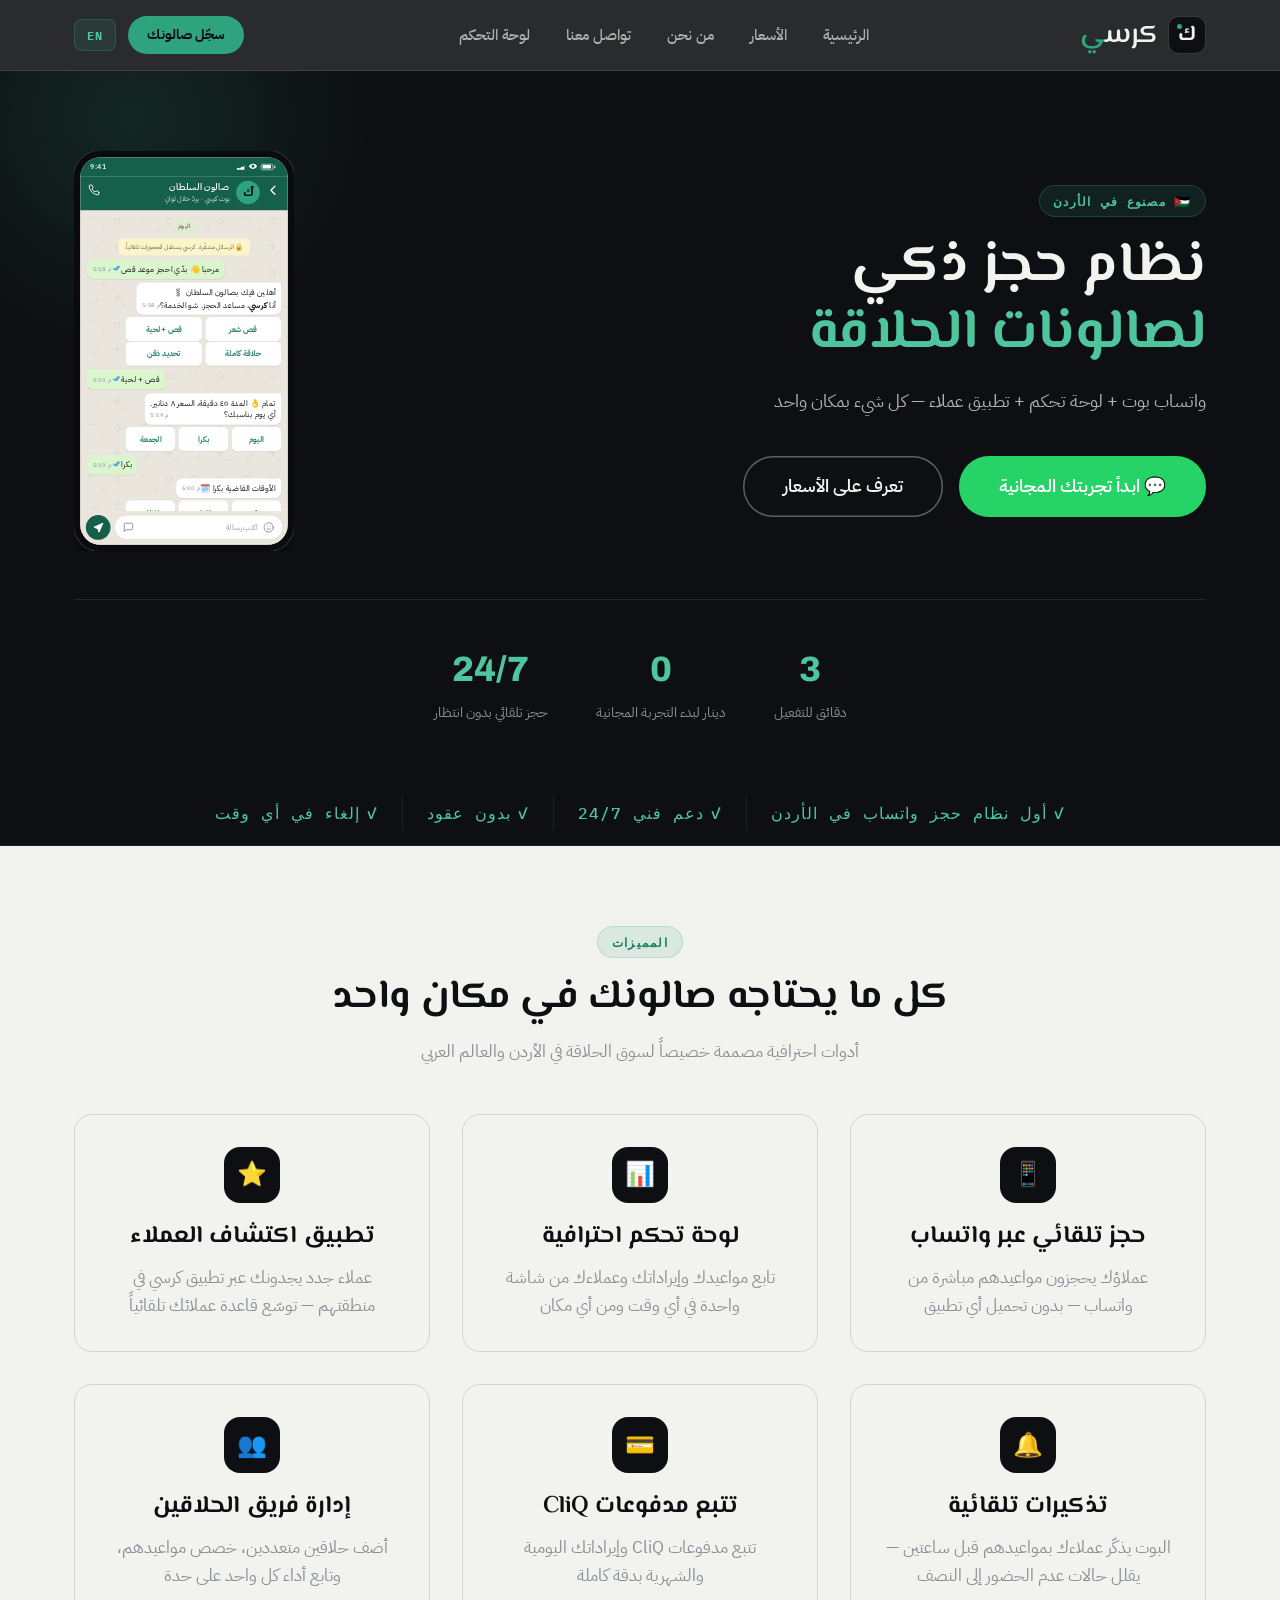
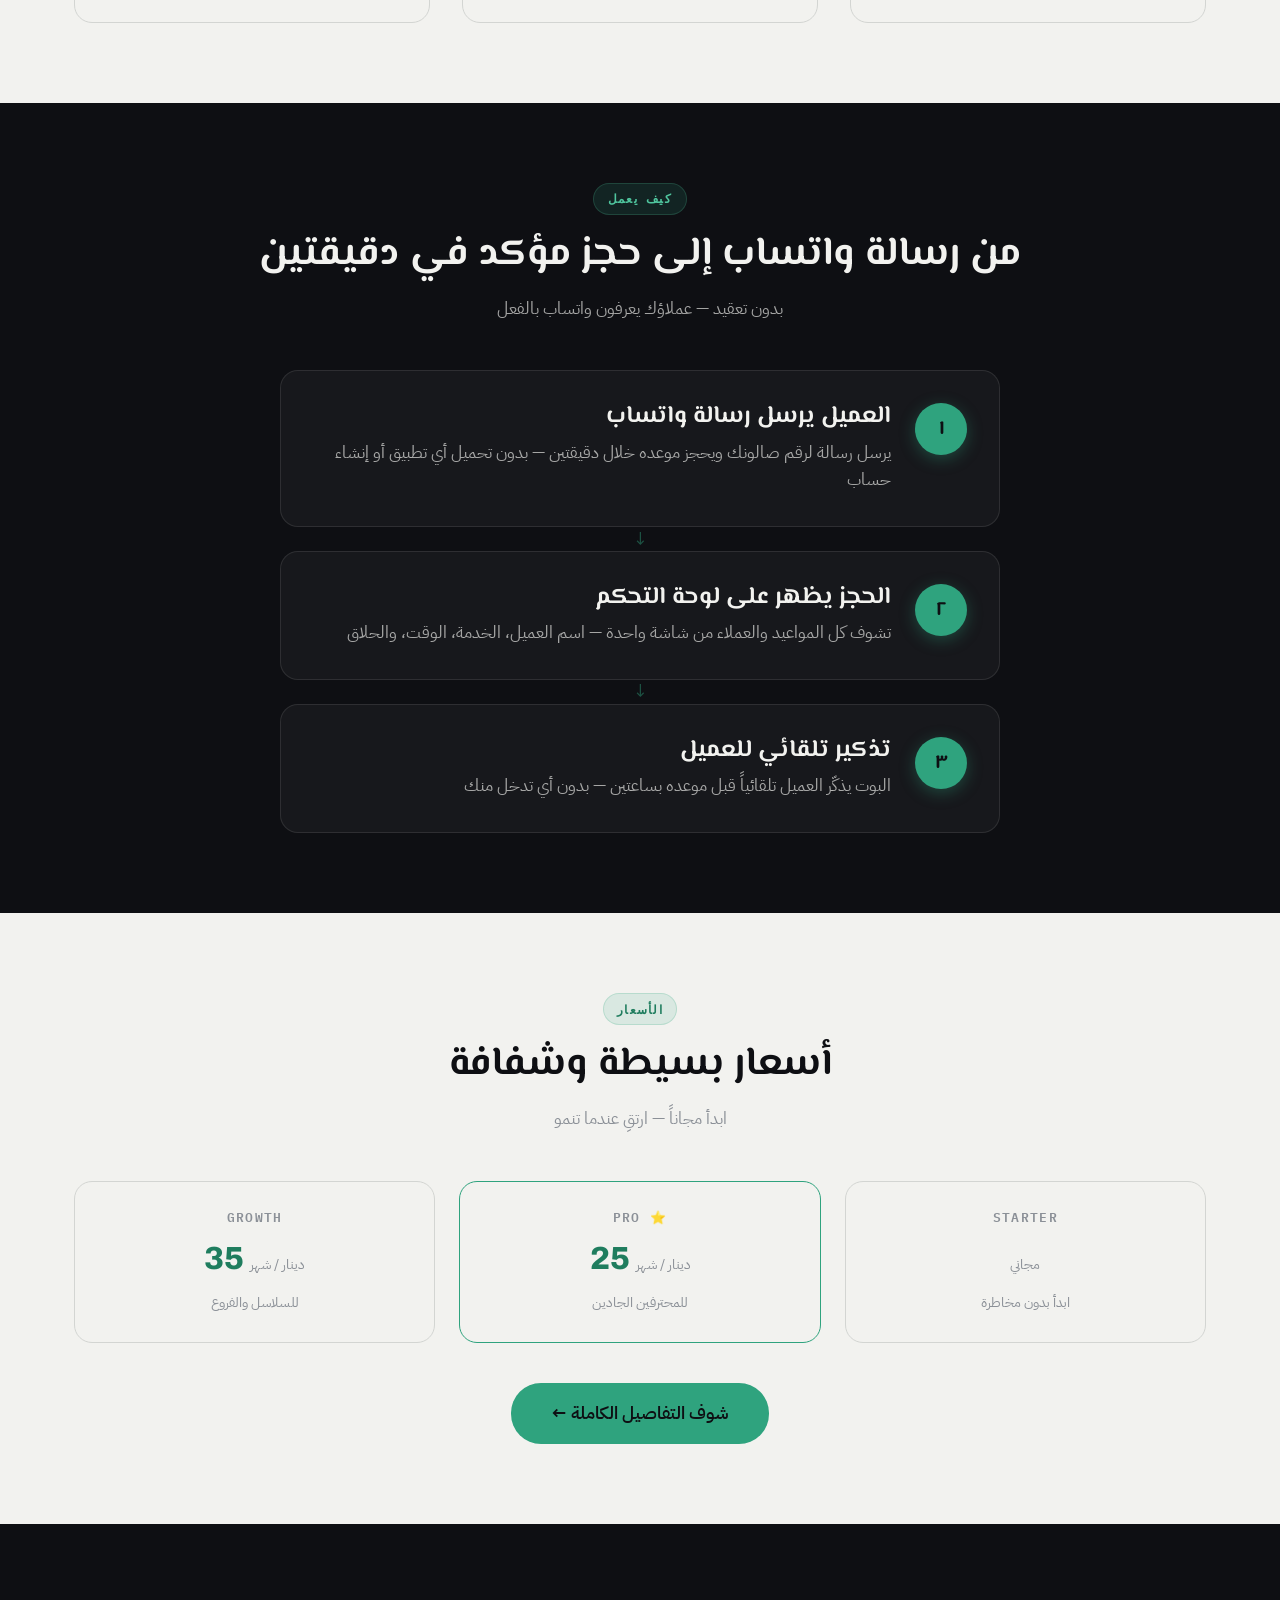
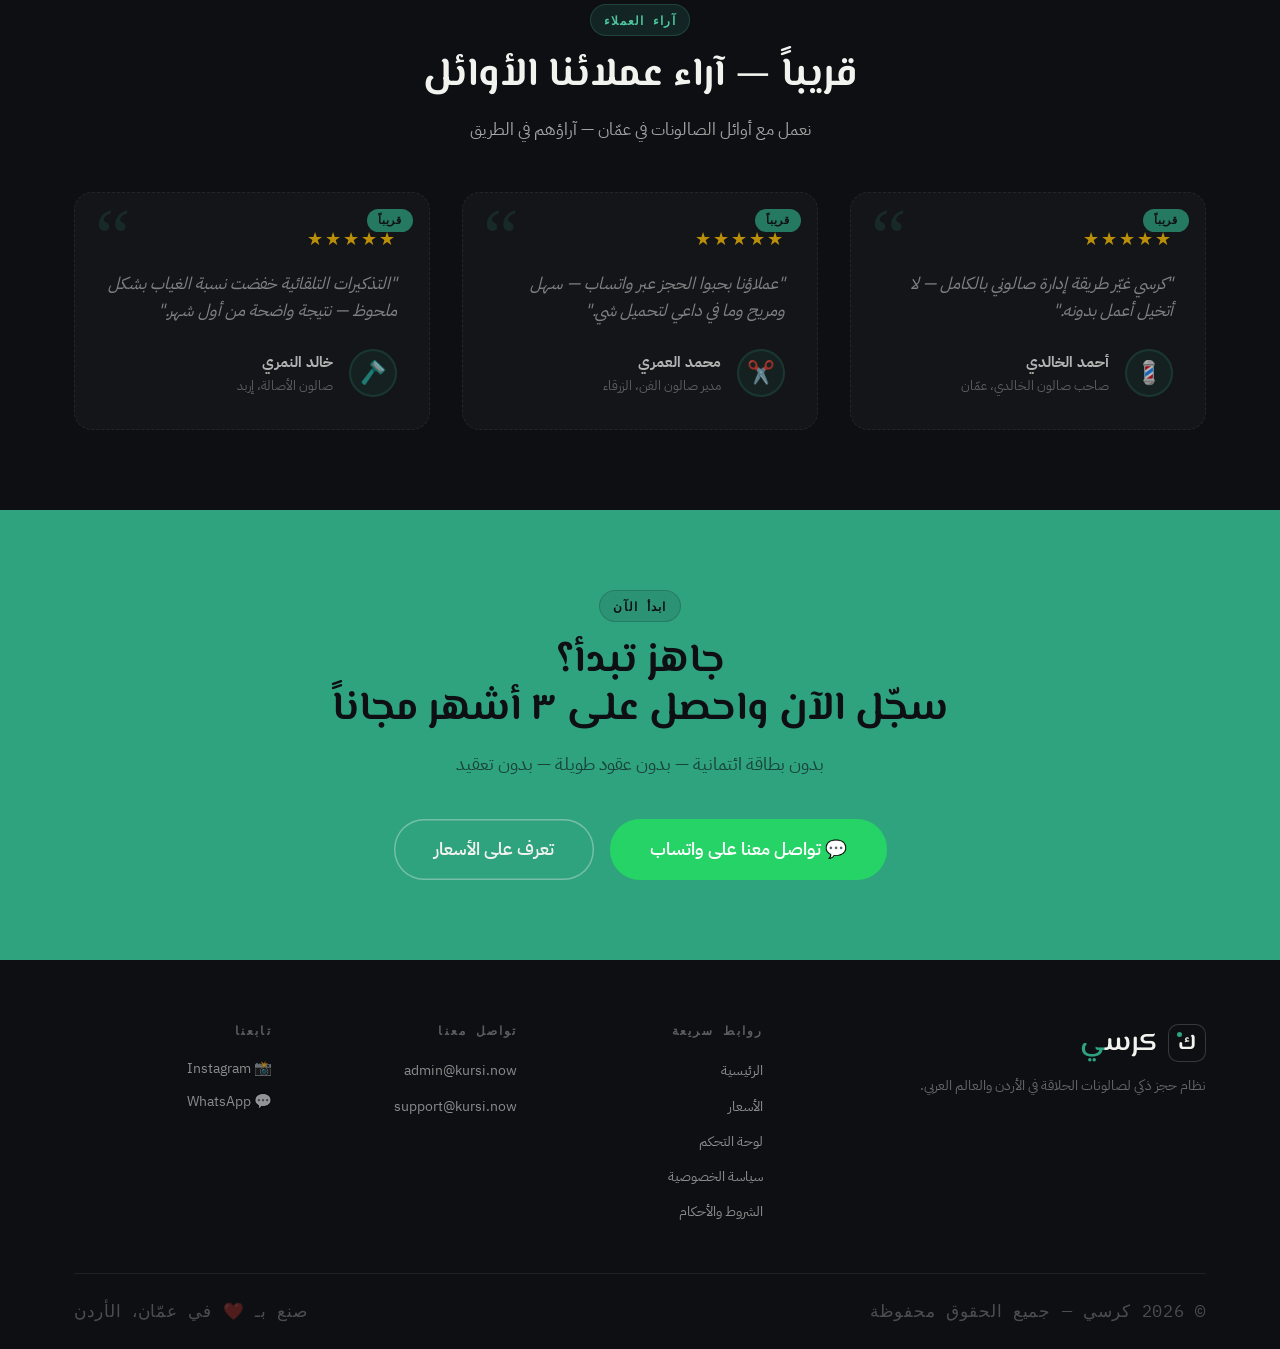
==== commit 1d843cb2: "delete page" ====
--- a/index.html
+++ b/index.html
@@ -93,34 +93,73 @@
             </div>
           </div>
 
-          <!-- Phone Mockup -->
+          <!-- WhatsApp Flow Phone Mockup -->
           <div class="phone-mockup" aria-hidden="true">
-            <div class="phone-notch"></div>
-            <div class="phone-screen">
-              <div class="chat-header">
-                <div class="chat-avatar">✂️</div>
-                <div>
-                  <div class="chat-name">
-                    <span data-lang="ar">صالون الفن</span><span data-lang="en">Art Salon</span>
+            <div class="wa-phone">
+              <div class="wa-screen">
+
+                <!-- status bar -->
+                <div class="wa-statusbar">
+                  <span>9:41</span>
+                  <span class="wa-sb-right">
+                    <svg viewBox="0 0 24 24"><path d="M2 16l4-1 4 2 4-5 4 1 4-4v11H2z"/></svg>
+                    <svg viewBox="0 0 24 24"><path d="M12 4C7 4 3 7 1 11c2 4 6 7 11 7s9-3 11-7c-2-4-6-7-11-7zm0 11a4 4 0 110-8 4 4 0 010 8z"/></svg>
+                    <span class="wa-bat"><span class="wa-cell"></span><span class="wa-nub"></span></span>
+                  </span>
+                </div>
+
+                <!-- chat header -->
+                <div class="wa-chathead">
+                  <span class="wa-back"><svg viewBox="0 0 24 24"><path d="M15 5l-7 7 7 7"/></svg></span>
+                  <span class="wa-av"><span class="wa-k">ك</span><span class="wa-spark"></span></span>
+                  <span class="wa-who"><b>صالون السلطان</b><small>بوت كرسي · يردّ خلال ثوانٍ</small></span>
+                  <span class="wa-acts"><svg viewBox="0 0 24 24"><path d="M22 16.9v3a2 2 0 01-2.2 2 19.8 19.8 0 01-8.6-3 19.5 19.5 0 01-6-6 19.8 19.8 0 01-3-8.6A2 2 0 014.1 2h3a2 2 0 012 1.7c.1.9.4 1.8.7 2.7a2 2 0 01-.5 2.1L8.1 9.9a16 16 0 006 6l1.4-1.2a2 2 0 012.1-.5c.9.3 1.8.6 2.7.7a2 2 0 011.7 2z"/></svg></span>
+                </div>
+
+                <!-- chat body -->
+                <div class="wa-chat">
+                  <div class="wa-daychip">اليوم</div>
+                  <div class="wa-enote">🔒 الرسائل مشفّرة. كرسي يستقبل الحجوزات تلقائياً.</div>
+
+                  <!-- customer -->
+                  <div class="wa-row wa-out"><div class="wa-bubble">مرحبا 👋 بدّي احجز موعد قص<span class="wa-meta">5:58 م<span class="wa-tick"><svg viewBox="0 0 16 11"><path d="M1 6l3 3 6-7M6 9l1 .5 6-7"/></svg></span></span></div></div>
+
+                  <!-- bot greeting + service buttons -->
+                  <div class="wa-row wa-in"><div class="wa-bubble">أهلين فيك بصالون السلطان 💈<br>أنا <b>كرسي</b>، مساعد الحجز. شو الخدمة؟<span class="wa-meta">5:58 م</span></div></div>
+                  <div class="wa-qbtns">
+                    <div class="wa-qrow"><div class="wa-qbtn">قص شعر</div><div class="wa-qbtn">قص + لحية</div></div>
+                    <div class="wa-qrow"><div class="wa-qbtn">حلاقة كاملة</div><div class="wa-qbtn">تحديد ذقن</div></div>
                   </div>
-                  <div class="chat-status">
-                    <span data-lang="ar">متاح الآن</span><span data-lang="en">Online</span>
+
+                  <!-- customer choice -->
+                  <div class="wa-row wa-out"><div class="wa-bubble">قص + لحية<span class="wa-meta">5:59 م<span class="wa-tick"><svg viewBox="0 0 16 11"><path d="M1 6l3 3 6-7M6 9l1 .5 6-7"/></svg></span></span></div></div>
+
+                  <!-- bot day -->
+                  <div class="wa-row wa-in"><div class="wa-bubble">تمام 👌 المدة ٤٥ دقيقة، السعر ٨ دنانير.<br>أي يوم بناسبك؟<span class="wa-meta">5:59 م</span></div></div>
+                  <div class="wa-qbtns">
+                    <div class="wa-qrow"><div class="wa-qbtn">اليوم</div><div class="wa-qbtn">بكرا</div><div class="wa-qbtn">الجمعة</div></div>
+                  </div>
+
+                  <!-- customer day -->
+                  <div class="wa-row wa-out"><div class="wa-bubble">بكرا<span class="wa-meta">5:59 م<span class="wa-tick"><svg viewBox="0 0 16 11"><path d="M1 6l3 3 6-7M6 9l1 .5 6-7"/></svg></span></span></div></div>
+
+                  <!-- bot times -->
+                  <div class="wa-row wa-in"><div class="wa-bubble">الأوقات الفاضية بكرا 🗓️<span class="wa-meta">6:00 م</span></div></div>
+                  <div class="wa-qbtns">
+                    <div class="wa-qrow"><div class="wa-qbtn">٤:٠٠ م</div><div class="wa-qbtn">٥:٣٠ م</div><div class="wa-qbtn">٧:١٥ م</div></div>
                   </div>
                 </div>
-              </div>
-              <div class="chat-body">
-                <div class="chat-msg client">
-                  <span data-lang="ar">مرحبا</span><span data-lang="en">Hello</span>
+
+                <!-- input bar -->
+                <div class="wa-inputbar">
+                  <div class="wa-field">
+                    <svg viewBox="0 0 24 24"><circle cx="12" cy="12" r="10"/><path d="M8 14s1.5 2 4 2 4-2 4-2M9 9h.01M15 9h.01"/></svg>
+                    <span class="wa-ph">اكتب رسالة</span>
+                    <svg viewBox="0 0 24 24"><path d="M21 15a2 2 0 01-2 2H7l-4 4V5a2 2 0 012-2h14a2 2 0 012 2z"/></svg>
+                  </div>
+                  <div class="wa-send"><svg viewBox="0 0 24 24"><path d="M3 11l18-8-8 18-2-7-8-3z"/></svg></div>
                 </div>
-                <div class="chat-msg bot">
-                  <span data-lang="ar">أهلاً! 👋<br>اختر الخدمة:<br>1️⃣ فيد<br>2️⃣ قصة كلاسيك</span>
-                  <span data-lang="en">Hi! 👋<br>Choose service:<br>1️⃣ Fade<br>2️⃣ Classic Cut</span>
-                </div>
-                <div class="chat-msg client">1</div>
-                <div class="chat-msg bot">
-                  <span data-lang="ar">✅ تم الحجز!<br>اليوم ٣:٠٠ م</span>
-                  <span data-lang="en">✅ Booking confirmed!<br>Today 3:00 PM</span>
-                </div>
+
               </div>
             </div>
           </div>
--- a/css/style.css
+++ b/css/style.css
@@ -365,90 +365,177 @@
   flex-wrap: wrap;
 }
 
-/* Phone Mockup */
+/* ======= WhatsApp Phone Mockup ======= */
 .phone-mockup {
   width: 220px;
+  height: 400px;
   flex-shrink: 0;
-  height: 400px;
-  border: 2.5px solid rgba(242,242,239,0.15);
+  overflow: hidden;
+  position: relative;
+  animation: float 4s ease-in-out infinite;
+}
+
+/* native 392px phone scaled to fit 220px wrapper */
+.wa-phone {
+  width: 392px;
+  background: #0a0b0e;
+  border-radius: 46px;
+  padding: 11px;
+  box-shadow: 0 0 0 2px #2a2d34, 0 30px 60px -20px rgba(0,0,0,.8);
+  position: absolute;
+  top: 0;
+  left: -86px; /* centers 392px element in 220px: (220-392)/2 */
+  transform: scale(0.561);
+  transform-origin: top center;
+}
+
+.wa-screen {
   border-radius: 36px;
-  background: rgba(242,242,239,0.04);
+  overflow: hidden;
+  background: #EAE6DD;
+  display: flex;
+  flex-direction: column;
+  height: 691px; /* 400/0.561 - 22 padding = exact fit */
+  direction: rtl;
+  font-family: var(--font);
+}
+
+/* status bar */
+.wa-statusbar {
+  background: #15604A;
+  color: #fff;
+  height: 34px;
+  display: flex;
+  align-items: center;
+  justify-content: space-between;
+  padding: 0 22px 0 18px;
+  font-size: 13px;
+  font-weight: 500;
+  direction: ltr;
+  flex-shrink: 0;
+}
+.wa-sb-right { display: flex; align-items: center; gap: 6px; }
+.wa-sb-right svg { width: 16px; height: 16px; fill: #fff; }
+.wa-bat { display: inline-flex; align-items: center; gap: 2px; }
+.wa-cell { width: 22px; height: 11px; border: 1.5px solid #fff; border-radius: 3px; position: relative; }
+.wa-cell::after { content: ""; position: absolute; inset: 1.5px; width: 78%; background: #fff; border-radius: 1px; }
+.wa-nub { width: 2px; height: 5px; background: #fff; border-radius: 0 2px 2px 0; }
+
+/* chat header */
+.wa-chathead {
+  background: #15604A;
+  color: #fff;
+  display: flex;
+  align-items: center;
+  gap: 12px;
+  padding: 8px 14px 11px;
+  flex-shrink: 0;
+}
+.wa-back svg {
+  width: 24px; height: 24px;
+  stroke: #fff; stroke-width: 2.4; fill: none;
+  stroke-linecap: round; stroke-linejoin: round;
+}
+.wa-av {
+  width: 42px; height: 42px; border-radius: 50%;
+  flex-shrink: 0; background: var(--accent);
+  display: flex; align-items: center; justify-content: center;
   position: relative;
+}
+.wa-k {
+  font-family: var(--font-serif);
+  font-weight: 700; font-size: 23px;
+  color: #0E0F13; transform: translateY(2px); display: inline-block;
+}
+.wa-spark {
+  position: absolute; width: 5px; height: 5px; border-radius: 50%;
+  top: 9px; right: 11px; background: #0E0F13;
+}
+.wa-who { flex: 1; line-height: 1.25; }
+.wa-who b { font-size: 16.5px; font-weight: 600; display: block; }
+.wa-who small { font-size: 12px; color: rgba(255,255,255,.78); }
+.wa-acts svg {
+  width: 21px; height: 21px;
+  stroke: #fff; stroke-width: 1.9; fill: none;
+  stroke-linecap: round; stroke-linejoin: round;
+}
+
+/* chat body */
+.wa-chat {
+  flex: 1;
+  padding: 14px 12px 12px;
+  background-color: #EAE6DD;
+  background-image: url("data:image/svg+xml;utf8,<svg xmlns='http://www.w3.org/2000/svg' width='92' height='92' viewBox='0 0 92 92'><g fill='none' stroke='%23C9C2B4' stroke-width='1.4' stroke-linecap='round' opacity='0.5'><path d='M14 16c3-4 9-4 12 0'/><circle cx='66' cy='20' r='5'/><path d='M60 64h12M66 58v12'/><path d='M20 70l4 4 7-8'/><path d='M74 78c2-3 7-3 9 0'/><path d='M40 40c0-3 4-5 7-3'/></g></svg>");
+  display: flex;
+  flex-direction: column;
+  gap: 7px;
   overflow: hidden;
-  animation: float 4s ease-in-out infinite;
-}
-.phone-notch {
-  position: absolute;
-  top: 13px;
-  left: 50%;
-  transform: translateX(-50%);
-  width: 48px;
-  height: 5px;
-  background: rgba(242,242,239,0.15);
-  border-radius: 3px;
-  z-index: 1;
-}
-.phone-screen {
-  position: absolute;
-  inset: 28px 6px 6px;
-  background: #ECE5DD;
-  border-radius: 30px;
-  overflow: hidden;
-  display: flex;
-  flex-direction: column;
-}
-.chat-header {
-  background: #075E54;
-  padding: 10px 12px;
-  display: flex;
-  align-items: center;
-  gap: 8px;
-  direction: rtl;
-}
-[dir="ltr"] .chat-header { direction: ltr; }
-.chat-avatar {
-  width: 28px;
-  height: 28px;
-  background: #25D366;
-  border-radius: 50%;
-  display: flex;
-  align-items: center;
-  justify-content: center;
-  font-size: 13px;
-  flex-shrink: 0;
-}
-.chat-name  { color: #fff; font-size: 10px; font-weight: 700; }
-.chat-status { color: rgba(255,255,255,0.7); font-size: 8px; }
-.chat-body {
-  flex: 1;
-  padding: 8px;
-  display: flex;
-  flex-direction: column;
-  gap: 5px;
-  overflow: hidden;
-  direction: rtl;
-}
-[dir="ltr"] .chat-body { direction: ltr; }
-.chat-msg {
-  max-width: 82%;
-  padding: 5px 9px;
-  border-radius: 8px;
-  font-size: 9.5px;
-  line-height: 1.5;
-  word-break: break-word;
-}
-.chat-msg.client {
-  background: #fff;
-  align-self: flex-start;
-  border-radius: 8px 0 8px 8px;
-}
-.chat-msg.bot {
-  background: #DCF8C6;
-  align-self: flex-end;
-  border-radius: 0 8px 8px 8px;
-}
-[dir="ltr"] .chat-msg.client { align-self: flex-end;  border-radius: 8px 0 8px 8px; }
-[dir="ltr"] .chat-msg.bot    { align-self: flex-start; border-radius: 0 8px 8px 8px; }
+}
+.wa-daychip {
+  align-self: center; background: #E4EBD4; color: #5b6b4a;
+  font-size: 11.5px; font-weight: 500; padding: 5px 13px; border-radius: 9px;
+}
+.wa-enote {
+  align-self: center; text-align: center; max-width: 84%;
+  background: #FCF4CB; color: #6b6440;
+  font-size: 11px; line-height: 1.5; padding: 7px 12px; border-radius: 9px;
+}
+
+/* bubbles */
+.wa-row { display: flex; width: 100%; }
+.wa-in  { justify-content: flex-start; }
+.wa-out { justify-content: flex-end; }
+.wa-bubble {
+  max-width: 80%; padding: 7px 10px 6px; border-radius: 11px;
+  font-size: 14.5px; line-height: 1.5; color: #0d1411;
+  position: relative; box-shadow: 0 1px .5px rgba(0,0,0,.13);
+  white-space: pre-wrap;
+}
+.wa-in  .wa-bubble { background: #fff; border-top-right-radius: 3px; }
+.wa-out .wa-bubble { background: #DBF6CE; border-top-left-radius: 3px; }
+.wa-meta {
+  display: inline-flex; align-items: center; gap: 3px;
+  float: left; margin: 3px 0 -2px;
+  font-size: 10.5px; color: #8A9398; direction: ltr;
+}
+.wa-tick svg {
+  width: 15px; height: 11px;
+  stroke: #3A9AE8; stroke-width: 2; fill: none;
+  stroke-linecap: round; stroke-linejoin: round;
+}
+
+/* quick-reply buttons */
+.wa-qbtns { display: flex; flex-direction: column; gap: 1px; width: 80%; align-self: flex-start; margin-top: -3px; }
+.wa-qrow  { display: flex; gap: 6px; }
+.wa-qbtn  {
+  flex: 1; background: #fff; color: #1F7D5E;
+  text-align: center; font-size: 14px; font-weight: 600;
+  padding: 10px 8px; border-radius: 9px;
+  box-shadow: 0 1px .5px rgba(0,0,0,.13);
+  display: flex; align-items: center; justify-content: center;
+}
+
+/* input bar */
+.wa-inputbar {
+  background: #EAE6DD; padding: 7px 10px 9px;
+  display: flex; align-items: center; gap: 8px; flex-shrink: 0;
+}
+.wa-field {
+  flex: 1; background: #fff; border-radius: 24px;
+  display: flex; align-items: center; gap: 9px; padding: 9px 14px;
+  box-shadow: 0 1px 1px rgba(0,0,0,.06);
+}
+.wa-ph { flex: 1; color: #9aa0a3; font-size: 14px; }
+.wa-field svg {
+  width: 20px; height: 20px;
+  stroke: #7e858a; stroke-width: 1.8; fill: none;
+  stroke-linecap: round; stroke-linejoin: round;
+}
+.wa-send {
+  width: 44px; height: 44px; border-radius: 50%; flex-shrink: 0;
+  background: #15604A; display: flex; align-items: center; justify-content: center;
+}
+.wa-send svg { width: 21px; height: 21px; stroke: #fff; stroke-width: 2; fill: #fff; }
 
 @keyframes float {
   0%, 100% { transform: translateY(0); }
@@ -1155,6 +1242,8 @@
   .contact-grid   { grid-template-columns: 1fr; }
   .hero-layout    { gap: 2.5rem; }
   .phone-mockup   { width: 190px; height: 350px; }
+  .phone-mockup .wa-phone { left: -101px; transform: scale(0.485); }
+  .phone-mockup .wa-screen { height: 700px; }
 }
 
 /* ============================================
@@ -1215,6 +1304,8 @@
   .hero-ctas .btn { width: 100%; max-width: 320px; }
   .hero-sub     { margin-left: auto; margin-right: auto; }
   .phone-mockup { order: 2; width: 200px; height: 360px; }
+  .phone-mockup .wa-phone { left: -96px; transform: scale(0.510); }
+  .phone-mockup .wa-screen { height: 684px; }
   .hero-stats   { gap: 2rem; }
 
   /* Trust bar */
